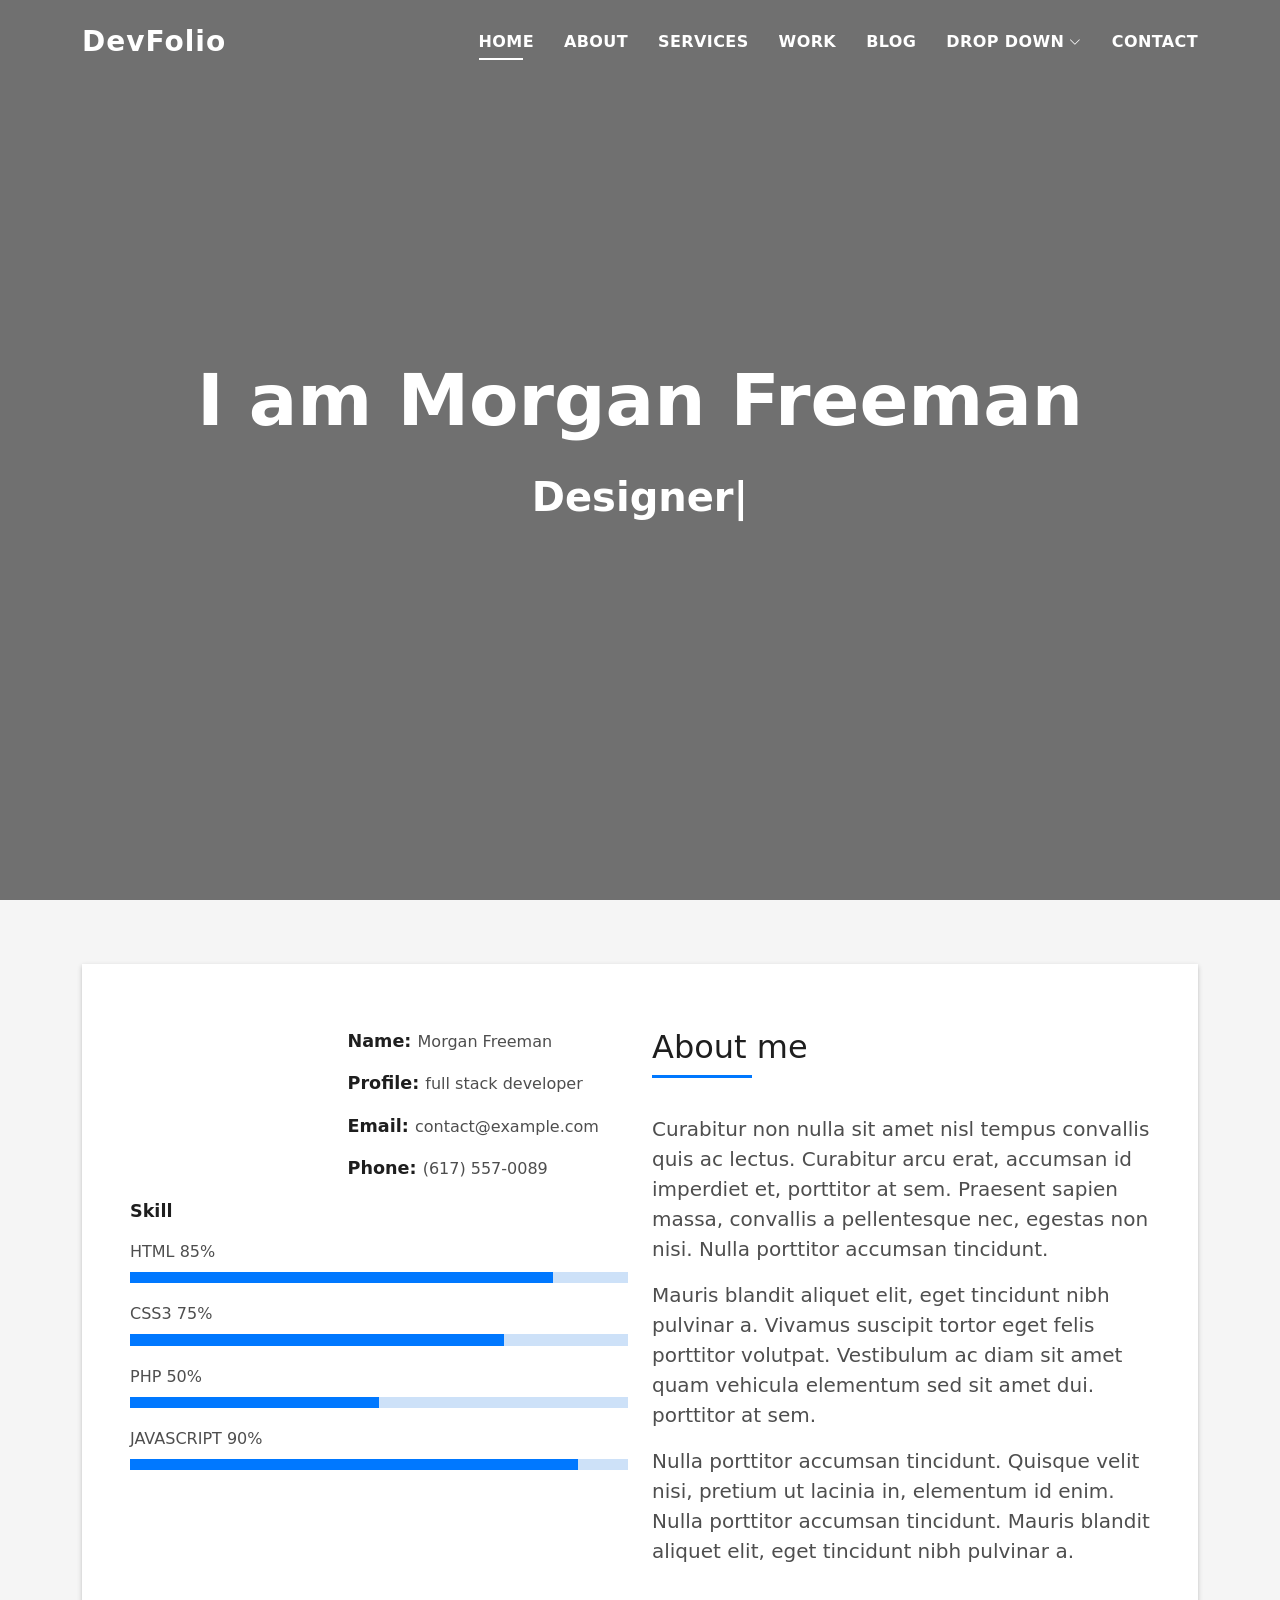
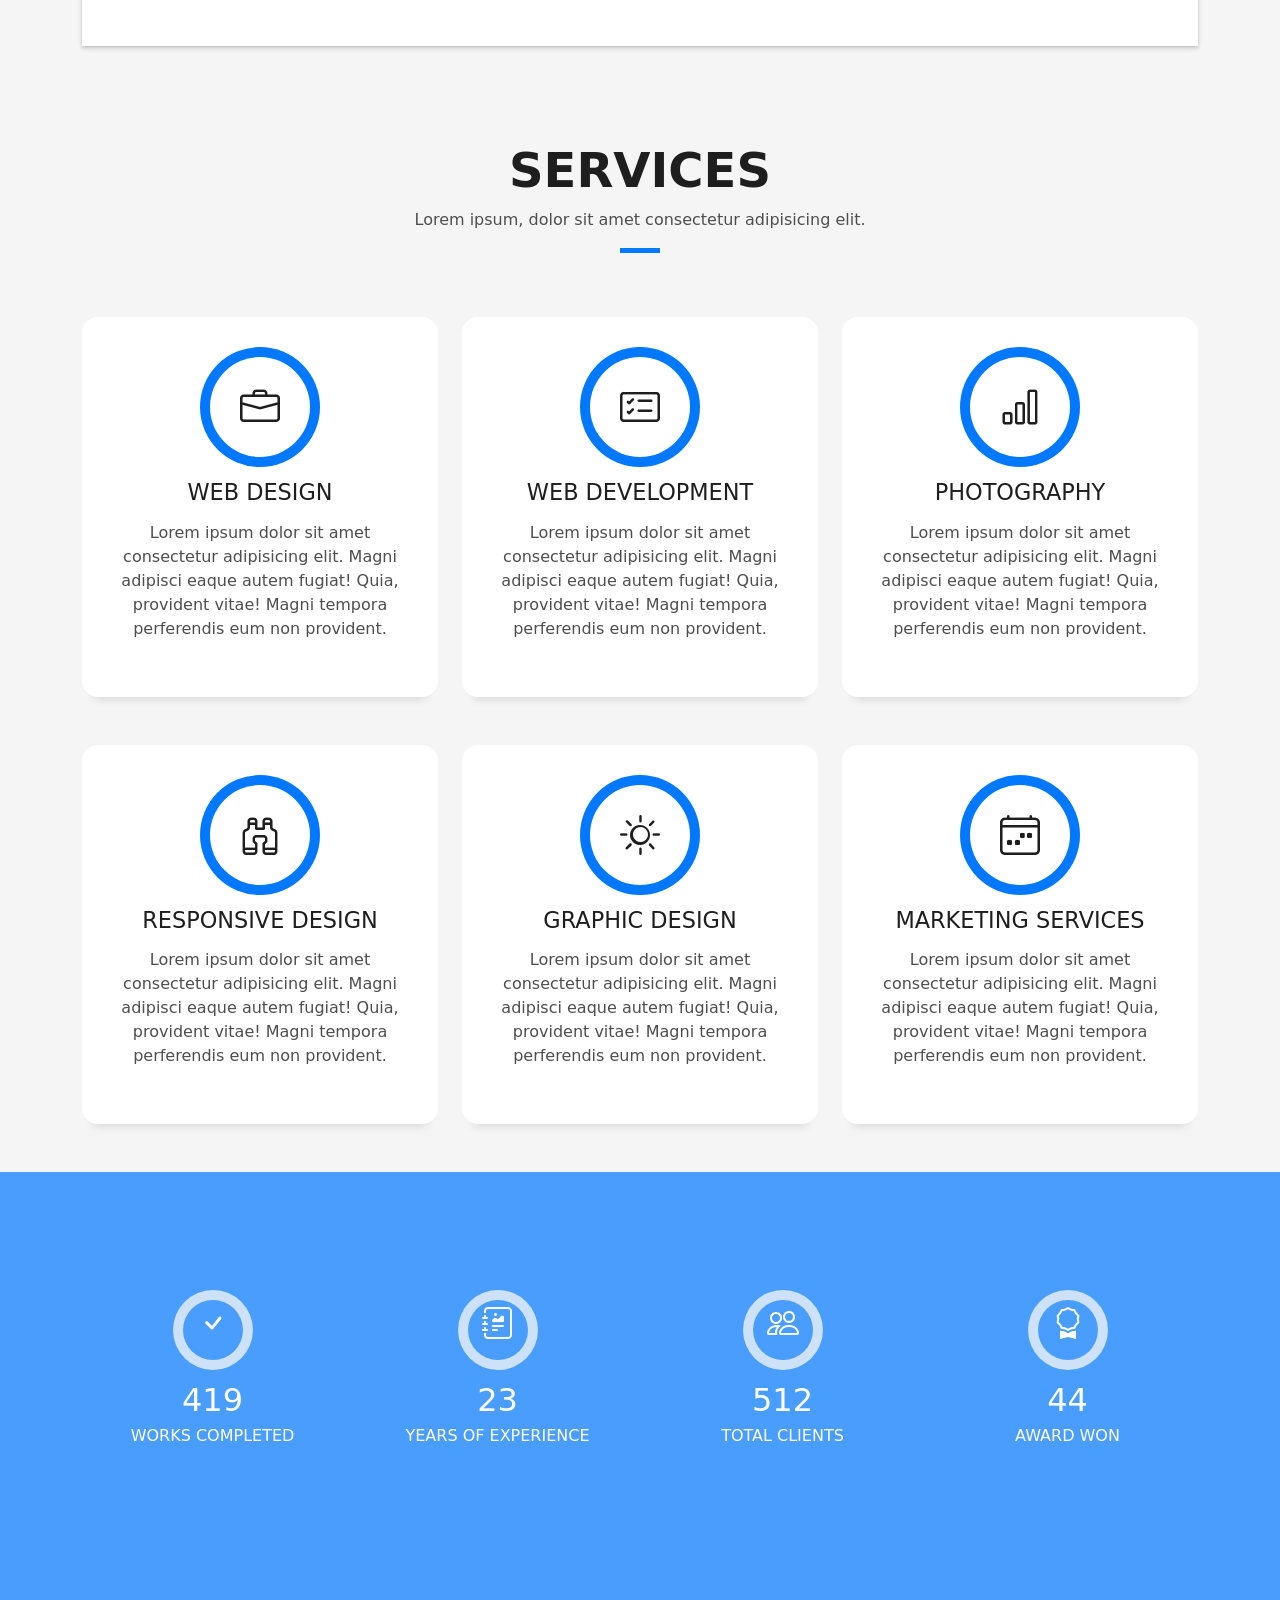
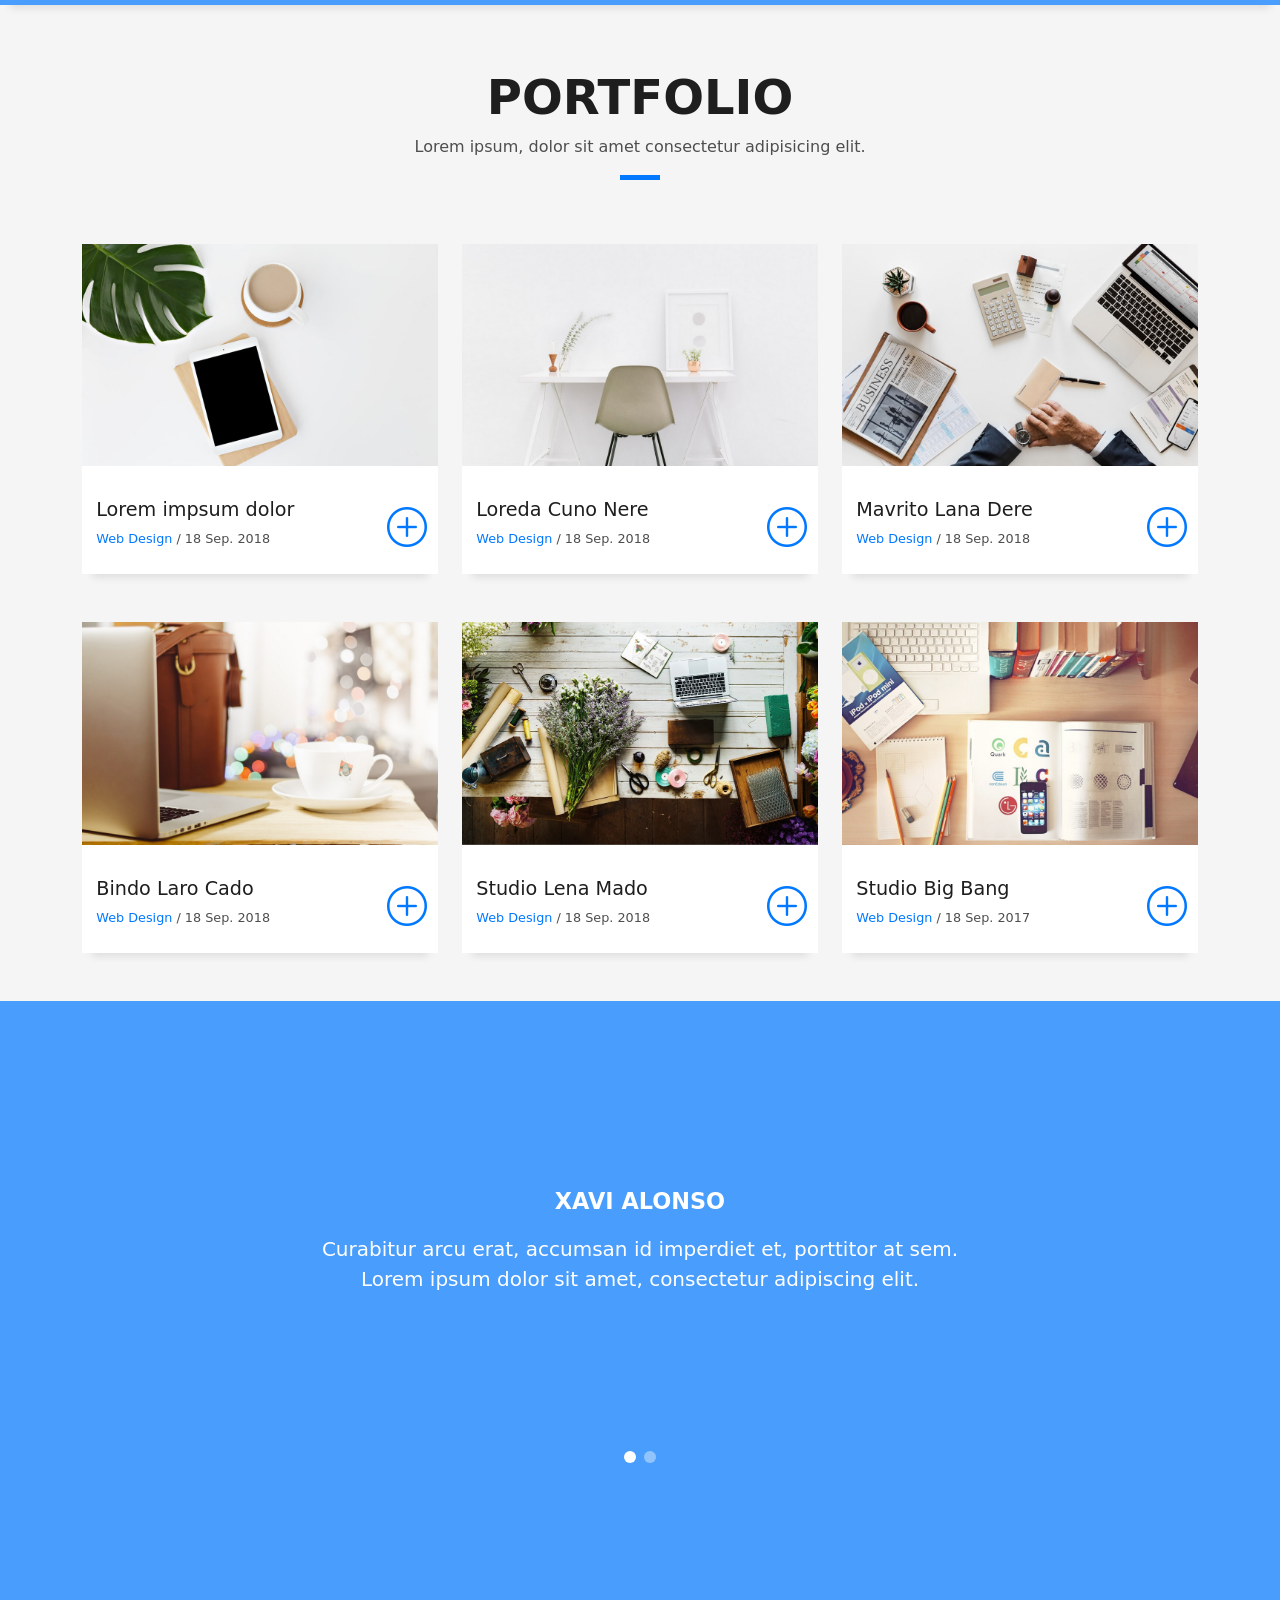
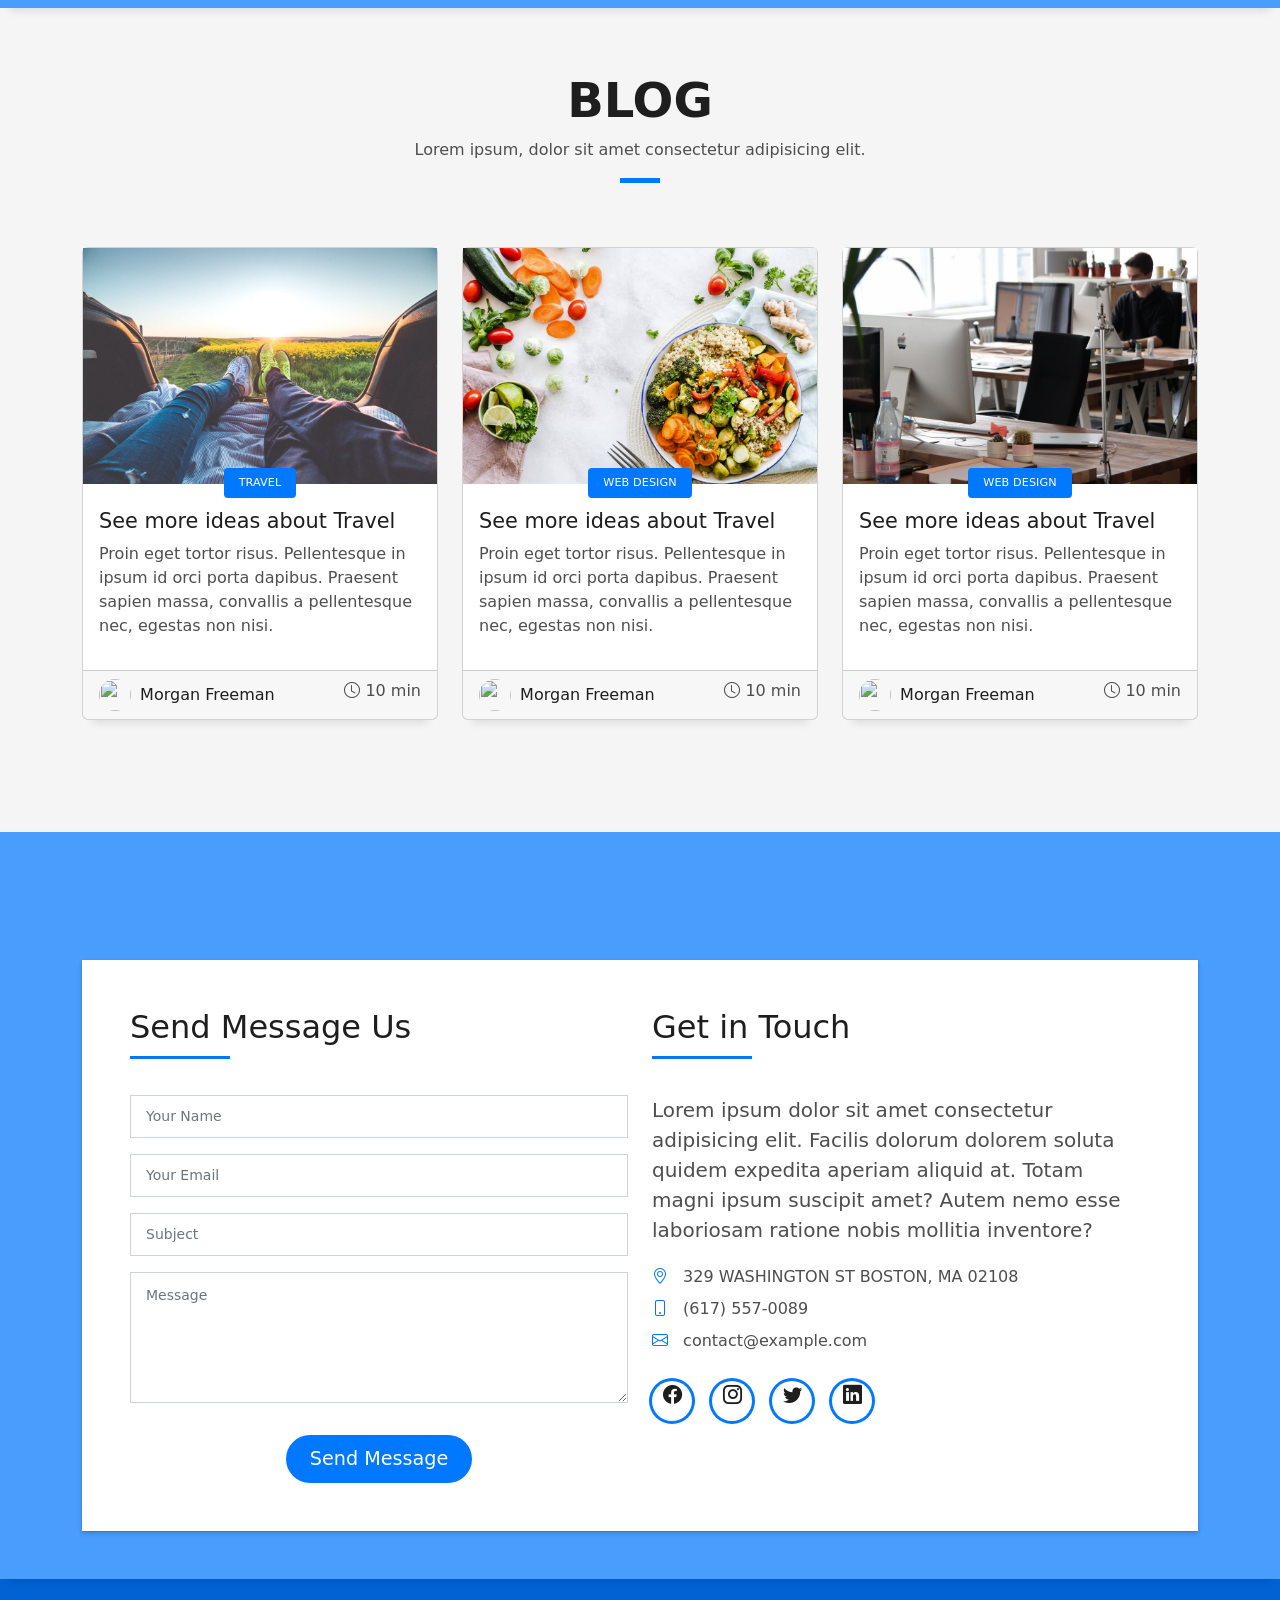
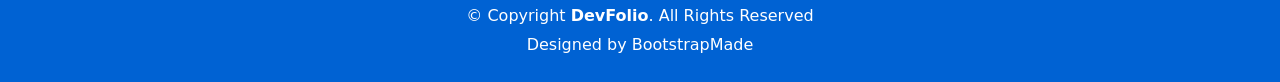
==== index.html @ f22b9125 "First commit" ====
<!DOCTYPE html>
<html lang="en">

<head>
  <meta charset="utf-8">
  <meta content="width=device-width, initial-scale=1.0" name="viewport">

  <title>DevFolio Bootstrap Portfolio Template - Index</title>
  <meta content="" name="description">
  <meta content="" name="keywords">

  <!-- Favicons -->
  <link href="assets/img/favicon.png" rel="icon">
  <link href="assets/img/apple-touch-icon.png" rel="apple-touch-icon">

  <!-- Vendor CSS Files -->
  <link href="assets/vendor/bootstrap/css/bootstrap.min.css" rel="stylesheet">
  <link href="assets/vendor/bootstrap-icons/bootstrap-icons.css" rel="stylesheet">
  <link href="assets/vendor/glightbox/css/glightbox.min.css" rel="stylesheet">
  <link href="assets/vendor/swiper/swiper-bundle.min.css" rel="stylesheet">

  <!-- Template Main CSS File -->
  <link href="assets/css/style.css" rel="stylesheet">

  <!-- =======================================================
  * Template Name: DevFolio - v4.10.0
  * Template URL: https://bootstrapmade.com/devfolio-bootstrap-portfolio-html-template/
  * Author: BootstrapMade.com
  * License: https://bootstrapmade.com/license/
  ======================================================== -->
</head>

<body>

  <!-- ======= Header ======= -->
  <header id="header" class="fixed-top">
    <div class="container d-flex align-items-center justify-content-between">

      <h1 class="logo"><a href="index.html">DevFolio</a></h1>
      <!-- Uncomment below if you prefer to use an image logo -->
      <!-- <a href="index.html" class="logo"><img src="assets/img/logo.png" alt="" class="img-fluid"></a>-->

      <nav id="navbar" class="navbar">
        <ul>
          <li><a class="nav-link scrollto active" href="#hero">Home</a></li>
          <li><a class="nav-link scrollto" href="#about">About</a></li>
          <li><a class="nav-link scrollto" href="#services">Services</a></li>
          <li><a class="nav-link scrollto " href="#work">Work</a></li>
          <li><a class="nav-link scrollto " href="#blog">Blog</a></li>
          <li class="dropdown"><a href="#"><span>Drop Down</span> <i class="bi bi-chevron-down"></i></a>
            <ul>
              <li><a href="#">Drop Down 1</a></li>
              <li class="dropdown"><a href="#"><span>Deep Drop Down</span> <i class="bi bi-chevron-right"></i></a>
                <ul>
                  <li><a href="#">Deep Drop Down 1</a></li>
                  <li><a href="#">Deep Drop Down 2</a></li>
                  <li><a href="#">Deep Drop Down 3</a></li>
                  <li><a href="#">Deep Drop Down 4</a></li>
                  <li><a href="#">Deep Drop Down 5</a></li>
                </ul>
              </li>
              <li><a href="#">Drop Down 2</a></li>
              <li><a href="#">Drop Down 3</a></li>
              <li><a href="#">Drop Down 4</a></li>
            </ul>
          </li>
          <li><a class="nav-link scrollto" href="#contact">Contact</a></li>
        </ul>
        <i class="bi bi-list mobile-nav-toggle"></i>
      </nav><!-- .navbar -->

    </div>
  </header><!-- End Header -->

  <!-- ======= Hero Section ======= -->
  <div id="hero" class="hero route bg-image" style="background-image: url(assets/img/hero-bg.jpg)">
    <div class="overlay-itro"></div>
    <div class="hero-content display-table">
      <div class="table-cell">
        <div class="container">
          <!--<p class="display-6 color-d">Hello, world!</p>-->
          <h1 class="hero-title mb-4">I am Morgan Freeman</h1>
          <p class="hero-subtitle"><span class="typed" data-typed-items="Designer, Developer, Freelancer, Photographer"></span></p>
          <!-- <p class="pt-3"><a class="btn btn-primary btn js-scroll px-4" href="#about" role="button">Learn More</a></p> -->
        </div>
      </div>
    </div>
  </div><!-- End Hero Section -->

  <main id="main">

    <!-- ======= About Section ======= -->
    <section id="about" class="about-mf sect-pt4 route">
      <div class="container">
        <div class="row">
          <div class="col-sm-12">
            <div class="box-shadow-full">
              <div class="row">
                <div class="col-md-6">
                  <div class="row">
                    <div class="col-sm-6 col-md-5">
                      <div class="about-img">
                        <img src="assets/img/testimonial-2.jpg" class="img-fluid rounded b-shadow-a" alt="">
                      </div>
                    </div>
                    <div class="col-sm-6 col-md-7">
                      <div class="about-info">
                        <p><span class="title-s">Name: </span> <span>Morgan Freeman</span></p>
                        <p><span class="title-s">Profile: </span> <span>full stack developer</span></p>
                        <p><span class="title-s">Email: </span> <span>contact@example.com</span></p>
                        <p><span class="title-s">Phone: </span> <span>(617) 557-0089</span></p>
                      </div>
                    </div>
                  </div>
                  <div class="skill-mf">
                    <p class="title-s">Skill</p>
                    <span>HTML</span> <span class="pull-right">85%</span>
                    <div class="progress">
                      <div class="progress-bar" role="progressbar" style="width: 85%;" aria-valuenow="85" aria-valuemin="0" aria-valuemax="100"></div>
                    </div>
                    <span>CSS3</span> <span class="pull-right">75%</span>
                    <div class="progress">
                      <div class="progress-bar" role="progressbar" style="width: 75%" aria-valuenow="75" aria-valuemin="0" aria-valuemax="100"></div>
                    </div>
                    <span>PHP</span> <span class="pull-right">50%</span>
                    <div class="progress">
                      <div class="progress-bar" role="progressbar" style="width: 50%" aria-valuenow="50" aria-valuemin="0" aria-valuemax="100"></div>
                    </div>
                    <span>JAVASCRIPT</span> <span class="pull-right">90%</span>
                    <div class="progress">
                      <div class="progress-bar" role="progressbar" style="width: 90%" aria-valuenow="90" aria-valuemin="0" aria-valuemax="100"></div>
                    </div>
                  </div>
                </div>
                <div class="col-md-6">
                  <div class="about-me pt-4 pt-md-0">
                    <div class="title-box-2">
                      <h5 class="title-left">
                        About me
                      </h5>
                    </div>
                    <p class="lead">
                      Curabitur non nulla sit amet nisl tempus convallis quis ac lectus. Curabitur arcu erat, accumsan id
                      imperdiet et, porttitor
                      at sem. Praesent sapien massa, convallis a pellentesque nec, egestas non nisi. Nulla
                      porttitor accumsan tincidunt.
                    </p>
                    <p class="lead">
                      Mauris blandit aliquet elit, eget tincidunt nibh pulvinar a. Vivamus suscipit tortor eget felis
                      porttitor volutpat. Vestibulum
                      ac diam sit amet quam vehicula elementum sed sit amet dui. porttitor at sem.
                    </p>
                    <p class="lead">
                      Nulla porttitor accumsan tincidunt. Quisque velit nisi, pretium ut lacinia in, elementum id enim.
                      Nulla porttitor accumsan
                      tincidunt. Mauris blandit aliquet elit, eget tincidunt nibh pulvinar a.
                    </p>
                  </div>
                </div>
              </div>
            </div>
          </div>
        </div>
      </div>
    </section><!-- End About Section -->

    <!-- ======= Services Section ======= -->
    <section id="services" class="services-mf pt-5 route">
      <div class="container">
        <div class="row">
          <div class="col-sm-12">
            <div class="title-box text-center">
              <h3 class="title-a">
                Services
              </h3>
              <p class="subtitle-a">
                Lorem ipsum, dolor sit amet consectetur adipisicing elit.
              </p>
              <div class="line-mf"></div>
            </div>
          </div>
        </div>
        <div class="row">
          <div class="col-md-4">
            <div class="service-box">
              <div class="service-ico">
                <span class="ico-circle"><i class="bi bi-briefcase"></i></span>
              </div>
              <div class="service-content">
                <h2 class="s-title">Web Design</h2>
                <p class="s-description text-center">
                  Lorem ipsum dolor sit amet consectetur adipisicing elit. Magni adipisci eaque autem fugiat! Quia,
                  provident vitae! Magni
                  tempora perferendis eum non provident.
                </p>
              </div>
            </div>
          </div>
          <div class="col-md-4">
            <div class="service-box">
              <div class="service-ico">
                <span class="ico-circle"><i class="bi bi-card-checklist"></i></span>
              </div>
              <div class="service-content">
                <h2 class="s-title">Web Development</h2>
                <p class="s-description text-center">
                  Lorem ipsum dolor sit amet consectetur adipisicing elit. Magni adipisci eaque autem fugiat! Quia,
                  provident vitae! Magni
                  tempora perferendis eum non provident.
                </p>
              </div>
            </div>
          </div>
          <div class="col-md-4">
            <div class="service-box">
              <div class="service-ico">
                <span class="ico-circle"><i class="bi bi-bar-chart"></i></span>
              </div>
              <div class="service-content">
                <h2 class="s-title">Photography</h2>
                <p class="s-description text-center">
                  Lorem ipsum dolor sit amet consectetur adipisicing elit. Magni adipisci eaque autem fugiat! Quia,
                  provident vitae! Magni
                  tempora perferendis eum non provident.
                </p>
              </div>
            </div>
          </div>
          <div class="col-md-4">
            <div class="service-box">
              <div class="service-ico">
                <span class="ico-circle"><i class="bi bi-binoculars"></i></span>
              </div>
              <div class="service-content">
                <h2 class="s-title">Responsive Design</h2>
                <p class="s-description text-center">
                  Lorem ipsum dolor sit amet consectetur adipisicing elit. Magni adipisci eaque autem fugiat! Quia,
                  provident vitae! Magni
                  tempora perferendis eum non provident.
                </p>
              </div>
            </div>
          </div>
          <div class="col-md-4">
            <div class="service-box">
              <div class="service-ico">
                <span class="ico-circle"><i class="bi bi-brightness-high"></i></span>
              </div>
              <div class="service-content">
                <h2 class="s-title">Graphic Design</h2>
                <p class="s-description text-center">
                  Lorem ipsum dolor sit amet consectetur adipisicing elit. Magni adipisci eaque autem fugiat! Quia,
                  provident vitae! Magni
                  tempora perferendis eum non provident.
                </p>
              </div>
            </div>
          </div>
          <div class="col-md-4">
            <div class="service-box">
              <div class="service-ico">
                <span class="ico-circle"><i class="bi bi-calendar4-week"></i></span>
              </div>
              <div class="service-content">
                <h2 class="s-title">Marketing Services</h2>
                <p class="s-description text-center">
                  Lorem ipsum dolor sit amet consectetur adipisicing elit. Magni adipisci eaque autem fugiat! Quia,
                  provident vitae! Magni
                  tempora perferendis eum non provident.
                </p>
              </div>
            </div>
          </div>
        </div>
      </div>
    </section><!-- End Services Section -->

    <!-- ======= Counter Section ======= -->
    <div class="section-counter paralax-mf bg-image" style="background-image: url(assets/img/counters-bg.jpg)">
      <div class="overlay-mf"></div>
      <div class="container position-relative">
        <div class="row">
          <div class="col-sm-3 col-lg-3">
            <div class="counter-box counter-box pt-4 pt-md-0">
              <div class="counter-ico">
                <span class="ico-circle"><i class="bi bi-check"></i></span>
              </div>
              <div class="counter-num">
                <p data-purecounter-start="0" data-purecounter-end="450" data-purecounter-duration="1" class="counter purecounter"></p>
                <span class="counter-text">WORKS COMPLETED</span>
              </div>
            </div>
          </div>
          <div class="col-sm-3 col-lg-3">
            <div class="counter-box pt-4 pt-md-0">
              <div class="counter-ico">
                <span class="ico-circle"><i class="bi bi-journal-richtext"></i></span>
              </div>
              <div class="counter-num">
                <p data-purecounter-start="0" data-purecounter-end="25" data-purecounter-duration="1" class="counter purecounter"></p>
                <span class="counter-text">YEARS OF EXPERIENCE</span>
              </div>
            </div>
          </div>
          <div class="col-sm-3 col-lg-3">
            <div class="counter-box pt-4 pt-md-0">
              <div class="counter-ico">
                <span class="ico-circle"><i class="bi bi-people"></i></span>
              </div>
              <div class="counter-num">
                <p data-purecounter-start="0" data-purecounter-end="550" data-purecounter-duration="1" class="counter purecounter"></p>
                <span class="counter-text">TOTAL CLIENTS</span>
              </div>
            </div>
          </div>
          <div class="col-sm-3 col-lg-3">
            <div class="counter-box pt-4 pt-md-0">
              <div class="counter-ico">
                <span class="ico-circle"><i class="bi bi-award"></i></span>
              </div>
              <div class="counter-num">
                <p data-purecounter-start="0" data-purecounter-end="48" data-purecounter-duration="1" class="counter purecounter"></p>
                <span class="counter-text">AWARD WON</span>
              </div>
            </div>
          </div>
        </div>
      </div>
    </div><!-- End Counter Section -->

    <!-- ======= Portfolio Section ======= -->
    <section id="work" class="portfolio-mf sect-pt4 route">
      <div class="container">
        <div class="row">
          <div class="col-sm-12">
            <div class="title-box text-center">
              <h3 class="title-a">
                Portfolio
              </h3>
              <p class="subtitle-a">
                Lorem ipsum, dolor sit amet consectetur adipisicing elit.
              </p>
              <div class="line-mf"></div>
            </div>
          </div>
        </div>
        <div class="row">
          <div class="col-md-4">
            <div class="work-box">
              <a href="assets/img/work-1.jpg" data-gallery="portfolioGallery" class="portfolio-lightbox">
                <div class="work-img">
                  <img src="assets/img/work-1.jpg" alt="" class="img-fluid">
                </div>
              </a>
              <div class="work-content">
                <div class="row">
                  <div class="col-sm-8">
                    <h2 class="w-title">Lorem impsum dolor</h2>
                    <div class="w-more">
                      <span class="w-ctegory">Web Design</span> / <span class="w-date">18 Sep. 2018</span>
                    </div>
                  </div>
                  <div class="col-sm-4">
                    <div class="w-like">
                      <a href="portfolio-details.html"> <span class="bi bi-plus-circle"></span></a>
                    </div>
                  </div>
                </div>
              </div>
            </div>
          </div>
          <div class="col-md-4">
            <div class="work-box">
              <a href="assets/img/work-2.jpg" data-gallery="portfolioGallery" class="portfolio-lightbox">
                <div class="work-img">
                  <img src="assets/img/work-2.jpg" alt="" class="img-fluid">
                </div>
              </a>
              <div class="work-content">
                <div class="row">
                  <div class="col-sm-8">
                    <h2 class="w-title">Loreda Cuno Nere</h2>
                    <div class="w-more">
                      <span class="w-ctegory">Web Design</span> / <span class="w-date">18 Sep. 2018</span>
                    </div>
                  </div>
                  <div class="col-sm-4">
                    <div class="w-like">
                      <a href="portfolio-details.html"> <span class="bi bi-plus-circle"></span></a>
                    </div>
                  </div>
                </div>
              </div>
            </div>
          </div>
          <div class="col-md-4">
            <div class="work-box">
              <a href="assets/img/work-3.jpg" data-gallery="portfolioGallery" class="portfolio-lightbox">
                <div class="work-img">
                  <img src="assets/img/work-3.jpg" alt="" class="img-fluid">
                </div>
              </a>
              <div class="work-content">
                <div class="row">
                  <div class="col-sm-8">
                    <h2 class="w-title">Mavrito Lana Dere</h2>
                    <div class="w-more">
                      <span class="w-ctegory">Web Design</span> / <span class="w-date">18 Sep. 2018</span>
                    </div>
                  </div>
                  <div class="col-sm-4">
                    <div class="w-like">
                      <a href="portfolio-details.html"> <span class="bi bi-plus-circle"></span></a>
                    </div>
                  </div>
                </div>
              </div>
            </div>
          </div>
          <div class="col-md-4">
            <div class="work-box">
              <a href="assets/img/work-4.jpg" data-gallery="portfolioGallery" class="portfolio-lightbox">
                <div class="work-img">
                  <img src="assets/img/work-4.jpg" alt="" class="img-fluid">
                </div>
              </a>
              <div class="work-content">
                <div class="row">
                  <div class="col-sm-8">
                    <h2 class="w-title">Bindo Laro Cado</h2>
                    <div class="w-more">
                      <span class="w-ctegory">Web Design</span> / <span class="w-date">18 Sep. 2018</span>
                    </div>
                  </div>
                  <div class="col-sm-4">
                    <div class="w-like">
                      <a href="portfolio-details.html"> <span class="bi bi-plus-circle"></span></a>
                    </div>
                  </div>
                </div>
              </div>
            </div>
          </div>
          <div class="col-md-4">
            <div class="work-box">
              <a href="assets/img/work-5.jpg" data-gallery="portfolioGallery" class="portfolio-lightbox">
                <div class="work-img">
                  <img src="assets/img/work-5.jpg" alt="" class="img-fluid">
                </div>
              </a>
              <div class="work-content">
                <div class="row">
                  <div class="col-sm-8">
                    <h2 class="w-title">Studio Lena Mado</h2>
                    <div class="w-more">
                      <span class="w-ctegory">Web Design</span> / <span class="w-date">18 Sep. 2018</span>
                    </div>
                  </div>
                  <div class="col-sm-4">
                    <div class="w-like">
                      <a href="portfolio-details.html"> <span class="bi bi-plus-circle"></span></a>
                    </div>
                  </div>
                </div>
              </div>
            </div>
          </div>
          <div class="col-md-4">
            <div class="work-box">
              <a href="assets/img/work-6.jpg" data-gallery="portfolioGallery" class="portfolio-lightbox">
                <div class="work-img">
                  <img src="assets/img/work-6.jpg" alt="" class="img-fluid">
                </div>
              </a>
              <div class="work-content">
                <div class="row">
                  <div class="col-sm-8">
                    <h2 class="w-title">Studio Big Bang</h2>
                    <div class="w-more">
                      <span class="w-ctegory">Web Design</span> / <span class="w-date">18 Sep. 2017</span>
                    </div>
                  </div>
                  <div class="col-sm-4">
                    <div class="w-like">
                      <a href="portfolio-details.html"> <span class="bi bi-plus-circle"></span></a>
                    </div>
                  </div>
                </div>
              </div>
            </div>
          </div>

        </div>
      </div>
    </section><!-- End Portfolio Section -->

    <!-- ======= Testimonials Section ======= -->
    <div class="testimonials paralax-mf bg-image" style="background-image: url(assets/img/overlay-bg.jpg)">
      <div class="overlay-mf"></div>
      <div class="container">
        <div class="row">
          <div class="col-md-12">

            <div class="testimonials-slider swiper" data-aos="fade-up" data-aos-delay="100">
              <div class="swiper-wrapper">

                <div class="swiper-slide">
                  <div class="testimonial-box">
                    <div class="author-test">
                      <img src="assets/img/testimonial-2.jpg" alt="" class="rounded-circle b-shadow-a">
                      <span class="author">Xavi Alonso</span>
                    </div>
                    <div class="content-test">
                      <p class="description lead">
                        Curabitur arcu erat, accumsan id imperdiet et, porttitor at sem. Lorem ipsum dolor sit amet,
                        consectetur adipiscing elit.
                      </p>
                    </div>
                  </div>
                </div><!-- End testimonial item -->

                <div class="swiper-slide">
                  <div class="testimonial-box">
                    <div class="author-test">
                      <img src="assets/img/testimonial-4.jpg" alt="" class="rounded-circle b-shadow-a">
                      <span class="author">Marta Socrate</span>
                    </div>
                    <div class="content-test">
                      <p class="description lead">
                        Curabitur arcu erat, accumsan id imperdiet et, porttitor at sem. Lorem ipsum dolor sit amet,
                        consectetur adipiscing elit.
                      </p>
                    </div>
                  </div>
                </div><!-- End testimonial item -->
              </div>
              <div class="swiper-pagination"></div>
            </div>

            <!-- <div id="testimonial-mf" class="owl-carousel owl-theme">
          
        </div> -->
          </div>
        </div>
      </div>
    </div><!-- End Testimonials Section -->

    <!-- ======= Blog Section ======= -->
    <section id="blog" class="blog-mf sect-pt4 route">
      <div class="container">
        <div class="row">
          <div class="col-sm-12">
            <div class="title-box text-center">
              <h3 class="title-a">
                Blog
              </h3>
              <p class="subtitle-a">
                Lorem ipsum, dolor sit amet consectetur adipisicing elit.
              </p>
              <div class="line-mf"></div>
            </div>
          </div>
        </div>
        <div class="row">
          <div class="col-md-4">
            <div class="card card-blog">
              <div class="card-img">
                <a href="blog-single.html"><img src="assets/img/post-1.jpg" alt="" class="img-fluid"></a>
              </div>
              <div class="card-body">
                <div class="card-category-box">
                  <div class="card-category">
                    <h6 class="category">Travel</h6>
                  </div>
                </div>
                <h3 class="card-title"><a href="blog-single.html">See more ideas about Travel</a></h3>
                <p class="card-description">
                  Proin eget tortor risus. Pellentesque in ipsum id orci porta dapibus. Praesent sapien massa, convallis
                  a pellentesque nec,
                  egestas non nisi.
                </p>
              </div>
              <div class="card-footer">
                <div class="post-author">
                  <a href="#">
                    <img src="assets/img/testimonial-2.jpg" alt="" class="avatar rounded-circle">
                    <span class="author">Morgan Freeman</span>
                  </a>
                </div>
                <div class="post-date">
                  <span class="bi bi-clock"></span> 10 min
                </div>
              </div>
            </div>
          </div>
          <div class="col-md-4">
            <div class="card card-blog">
              <div class="card-img">
                <a href="blog-single.html"><img src="assets/img/post-2.jpg" alt="" class="img-fluid"></a>
              </div>
              <div class="card-body">
                <div class="card-category-box">
                  <div class="card-category">
                    <h6 class="category">Web Design</h6>
                  </div>
                </div>
                <h3 class="card-title"><a href="blog-single.html">See more ideas about Travel</a></h3>
                <p class="card-description">
                  Proin eget tortor risus. Pellentesque in ipsum id orci porta dapibus. Praesent sapien massa, convallis
                  a pellentesque nec,
                  egestas non nisi.
                </p>
              </div>
              <div class="card-footer">
                <div class="post-author">
                  <a href="#">
                    <img src="assets/img/testimonial-2.jpg" alt="" class="avatar rounded-circle">
                    <span class="author">Morgan Freeman</span>
                  </a>
                </div>
                <div class="post-date">
                  <span class="bi bi-clock"></span> 10 min
                </div>
              </div>
            </div>
          </div>
          <div class="col-md-4">
            <div class="card card-blog">
              <div class="card-img">
                <a href="blog-single.html"><img src="assets/img/post-3.jpg" alt="" class="img-fluid"></a>
              </div>
              <div class="card-body">
                <div class="card-category-box">
                  <div class="card-category">
                    <h6 class="category">Web Design</h6>
                  </div>
                </div>
                <h3 class="card-title"><a href="blog-single.html">See more ideas about Travel</a></h3>
                <p class="card-description">
                  Proin eget tortor risus. Pellentesque in ipsum id orci porta dapibus. Praesent sapien massa, convallis
                  a pellentesque nec,
                  egestas non nisi.
                </p>
              </div>
              <div class="card-footer">
                <div class="post-author">
                  <a href="#">
                    <img src="assets/img/testimonial-2.jpg" alt="" class="avatar rounded-circle">
                    <span class="author">Morgan Freeman</span>
                  </a>
                </div>
                <div class="post-date">
                  <span class="bi bi-clock"></span> 10 min
                </div>
              </div>
            </div>
          </div>
        </div>
      </div>
    </section><!-- End Blog Section -->

    <!-- ======= Contact Section ======= -->
    <section id="contact" class="paralax-mf footer-paralax bg-image sect-mt4 route" style="background-image: url(assets/img/overlay-bg.jpg)">
      <div class="overlay-mf"></div>
      <div class="container">
        <div class="row">
          <div class="col-sm-12">
            <div class="contact-mf">
              <div id="contact" class="box-shadow-full">
                <div class="row">
                  <div class="col-md-6">
                    <div class="title-box-2">
                      <h5 class="title-left">
                        Send Message Us
                      </h5>
                    </div>
                    <div>
                      <form action="forms/contact.php" method="post" role="form" class="php-email-form">
                        <div class="row">
                          <div class="col-md-12 mb-3">
                            <div class="form-group">
                              <input type="text" name="name" class="form-control" id="name" placeholder="Your Name" required>
                            </div>
                          </div>
                          <div class="col-md-12 mb-3">
                            <div class="form-group">
                              <input type="email" class="form-control" name="email" id="email" placeholder="Your Email" required>
                            </div>
                          </div>
                          <div class="col-md-12 mb-3">
                            <div class="form-group">
                              <input type="text" class="form-control" name="subject" id="subject" placeholder="Subject" required>
                            </div>
                          </div>
                          <div class="col-md-12">
                            <div class="form-group">
                              <textarea class="form-control" name="message" rows="5" placeholder="Message" required></textarea>
                            </div>
                          </div>
                          <div class="col-md-12 text-center my-3">
                            <div class="loading">Loading</div>
                            <div class="error-message"></div>
                            <div class="sent-message">Your message has been sent. Thank you!</div>
                          </div>
                          <div class="col-md-12 text-center">
                            <button type="submit" class="button button-a button-big button-rouded">Send Message</button>
                          </div>
                        </div>
                      </form>
                    </div>
                  </div>
                  <div class="col-md-6">
                    <div class="title-box-2 pt-4 pt-md-0">
                      <h5 class="title-left">
                        Get in Touch
                      </h5>
                    </div>
                    <div class="more-info">
                      <p class="lead">
                        Lorem ipsum dolor sit amet consectetur adipisicing elit. Facilis dolorum dolorem soluta quidem
                        expedita aperiam aliquid at.
                        Totam magni ipsum suscipit amet? Autem nemo esse laboriosam ratione nobis
                        mollitia inventore?
                      </p>
                      <ul class="list-ico">
                        <li><span class="bi bi-geo-alt"></span> 329 WASHINGTON ST BOSTON, MA 02108</li>
                        <li><span class="bi bi-phone"></span> (617) 557-0089</li>
                        <li><span class="bi bi-envelope"></span> contact@example.com</li>
                      </ul>
                    </div>
                    <div class="socials">
                      <ul>
                        <li><a href=""><span class="ico-circle"><i class="bi bi-facebook"></i></span></a></li>
                        <li><a href=""><span class="ico-circle"><i class="bi bi-instagram"></i></span></a></li>
                        <li><a href=""><span class="ico-circle"><i class="bi bi-twitter"></i></span></a></li>
                        <li><a href=""><span class="ico-circle"><i class="bi bi-linkedin"></i></span></a></li>
                      </ul>
                    </div>
                  </div>
                </div>
              </div>
            </div>
          </div>
        </div>
      </div>
    </section><!-- End Contact Section -->

  </main><!-- End #main -->

  <!-- ======= Footer ======= -->
  <footer>
    <div class="container">
      <div class="row">
        <div class="col-sm-12">
          <div class="copyright-box">
            <p class="copyright">&copy; Copyright <strong>DevFolio</strong>. All Rights Reserved</p>
            <div class="credits">
              <!--
              All the links in the footer should remain intact.
              You can delete the links only if you purchased the pro version.
              Licensing information: https://bootstrapmade.com/license/
              Purchase the pro version with working PHP/AJAX contact form: https://bootstrapmade.com/buy/?theme=DevFolio
            -->
              Designed by <a href="https://bootstrapmade.com/">BootstrapMade</a>
            </div>
          </div>
        </div>
      </div>
    </div>
  </footer><!-- End  Footer -->

  <div id="preloader"></div>
  <a href="#" class="back-to-top d-flex align-items-center justify-content-center"><i class="bi bi-arrow-up-short"></i></a>

  <!-- Vendor JS Files -->
  <script src="assets/vendor/purecounter/purecounter_vanilla.js"></script>
  <script src="assets/vendor/bootstrap/js/bootstrap.bundle.min.js"></script>
  <script src="assets/vendor/glightbox/js/glightbox.min.js"></script>
  <script src="assets/vendor/swiper/swiper-bundle.min.js"></script>
  <script src="assets/vendor/typed.js/typed.min.js"></script>
  <script src="assets/vendor/php-email-form/validate.js"></script>

  <!-- Template Main JS File -->
  <script src="assets/js/main.js"></script>

</body>

</html>
---- assets/css/style.css ----
/**
* Template Name: DevFolio - v4.10.0
* Template URL: https://bootstrapmade.com/devfolio-bootstrap-portfolio-html-template/
* Author: BootstrapMade.com
* License: https://bootstrapmade.com/license/
*/

/*--------------------------------------------------------------
# General
--------------------------------------------------------------*/
body {
  background-color: #f5f5f5;
  color: #4e4e4e;
}

h1,
h2,
h3,
h4,
h5,
h6 {
  color: #1e1e1e;
}

a {
  color: #1e1e1e;
  text-decoration: none;
  transition: all 0.5s ease-in-out;
}

a:hover {
  color: #0078ff;
  text-decoration: none;
  transition: all 0.5s ease-in-out;
}

.p-r {
  position: relative;
}

.color-a {
  text-decoration: none;
  color: #0078ff;
}

.color-d {
  color: #f5f5f5;
}

.color-text-a {
  text-decoration: none;
  color: #4e4e4e;
}

.box-shadow,
.card-blog,
.work-box,
.service-box,
.paralax-mf {
  box-shadow: 0 13px 8px -10px rgba(0, 0, 0, 0.1);
}

.box-shadow-a,
.button:hover {
  text-decoration: none;
  box-shadow: 0 0 0 4px #cde1f8;
}

.display-5 {
  font-size: 2.5rem;
  font-weight: 300;
  line-height: 1.1;
}

.display-6 {
  font-size: 2rem;
  font-weight: 300;
  line-height: 1.1;
}

.avatar {
  width: 32px;
  height: 32px;
  margin-right: 4px;
  overflow: hidden;
}

.bg-image {
  background-repeat: no-repeat;
  background-attachment: fixed;
  background-size: cover;
  background-position: center center;
}

@media (max-width: 1024px) {
  .bg-image {
    background-attachment: scroll;
  }
}

.overlay-mf {
  background-color: #0078ff;
}

.overlay-mf {
  position: absolute;
  top: 0;
  left: 0px;
  padding: 0;
  height: 100%;
  width: 100%;
  opacity: 0.7;
}

.paralax-mf {
  position: relative;
  padding: 8rem 0;
}

.display-table {
  width: 100%;
  height: 100%;
  display: table;
}

.table-cell {
  display: table-cell;
  vertical-align: middle;
}

/*--/ Sections /--*/
.sect-4 {
  padding: 4rem 0;
}

.sect-pt4 {
  padding-top: 4rem;
}

.sect-mt4 {
  margin-top: 4rem;
}

/*--/ Title s /--*/
.title-s {
  font-weight: 600;
  color: #1e1e1e;
  font-size: 1.1rem;
}

/*--/ Title A /--*/
.title-box {
  margin-bottom: 4rem;
}

.title-a {
  text-decoration: none;
  font-size: 3rem;
  font-weight: bold;
  text-transform: uppercase;
}

.subtitle-a {
  text-decoration: none;
  color: #4e4e4e;
}

.line-mf {
  width: 40px;
  height: 5px;
  background-color: #0078ff;
  margin: 0 auto;
}

/*--/ Title Left /--*/
.title-box-2 {
  margin-bottom: 3rem;
}

.title-left {
  font-size: 2rem;
  position: relative;
}

.title-left:before {
  content: "";
  position: absolute;
  height: 3px;
  background-color: #0078ff;
  width: 100px;
  bottom: -12px;
}

/*------/ Box /------*/
.box-pl2 {
  padding-left: 2rem;
}

.box-shadow-full {
  padding: 3rem 1.25rem;
  position: relative;
  background-color: #fff;
  margin-bottom: 3rem;
  z-index: 2;
  box-shadow: 0 1px 1px 0 rgba(0, 0, 0, 0.06), 0 2px 5px 0 rgba(0, 0, 0, 0.2);
}

@media (min-width: 768px) {
  .box-shadow-full {
    padding: 3rem;
  }
}

/*------/ Socials /------*/
.socials {
  padding: 1.5rem 0;
}

.socials ul li {
  display: inline-block;
}

.socials .ico-circle {
  height: 40px;
  width: 40px;
  font-size: 1.2rem;
  border-radius: 50%;
  line-height: 1.6;
  margin: 0 15px 0 0;
  box-shadow: 0 0 0 3px #0078ff;
  transition: all 500ms ease;
}

.socials .ico-circle:hover {
  background-color: #0078ff;
  color: #fff;
  box-shadow: 0 0 0 3px #cde1f8;
  transition: all 500ms ease;
}

/*------/ Ul resect /------*/
.ul-resect,
.widget-tags ul,
.widget-sidebar .list-sidebar,
.box-comments .list-comments,
.blog-wrapper .post-meta ul,
.list-ico,
.socials ul {
  list-style: none;
  padding-left: 0;
  margin-bottom: 0;
}

.list-ico {
  line-height: 2;
}

.list-ico span {
  color: #0078ff;
  margin-right: 10px;
}

/*------/ Ico Circle /------*/
.ico-circle {
  height: 100px;
  width: 100px;
  font-size: 2rem;
  border-radius: 50%;
  line-height: 1.55;
  margin: 0 auto;
  text-align: center;
  box-shadow: 0 0 0 10px #0078ff;
  display: block;
}

/*------/ Owl Carousel /------*/
.owl-theme .owl-dots {
  text-align: center;
  margin-top: 18px;
}

.owl-theme .owl-dots .owl-dot {
  display: inline-block;
}

.owl-theme .owl-dots .owl-dot span {
  width: 18px;
  height: 7px;
  margin: 5px 5px;
  background: #cde1f8;
  border: 0px solid #cde1f8;
  display: block;
  transition: all 0.6s ease-in-out;
  cursor: pointer;
}

.owl-theme .owl-dots .owl-dot:hover span {
  background-color: #cde1f8;
}

.owl-theme .owl-dots .owl-dot.active span {
  background-color: #1B1B1B;
  width: 25px;
}

/*--/ Scrolltop s /--*/
.scrolltop-mf {
  position: relative;
  display: none;
}

.scrolltop-mf span {
  z-index: 999;
  position: fixed;
  width: 42px;
  height: 42px;
  background-color: #0078ff;
  opacity: 0.7;
  font-size: 1.6rem;
  line-height: 1.5;
  text-align: center;
  color: #fff;
  top: auto;
  left: auto;
  right: 30px;
  bottom: 50px;
  cursor: pointer;
  border-radius: 50%;
}

/*--------------------------------------------------------------
# Back to top button
--------------------------------------------------------------*/
.back-to-top {
  position: fixed;
  visibility: hidden;
  opacity: 0;
  right: 15px;
  bottom: 15px;
  z-index: 996;
  background: #0078ff;
  width: 40px;
  height: 40px;
  border-radius: 50px;
  transition: all 0.4s;
}

.back-to-top i {
  font-size: 28px;
  color: #fff;
  line-height: 0;
}

.back-to-top:hover {
  background: #298eff;
  color: #fff;
}

.back-to-top.active {
  visibility: visible;
  opacity: 1;
}

/*------/ Prelaoder /------*/
#preloader {
  position: fixed;
  top: 0;
  left: 0;
  right: 0;
  bottom: 0;
  z-index: 9999;
  overflow: hidden;
  background: #fff;
}

#preloader:before {
  content: "";
  position: fixed;
  top: calc(50% - 30px);
  left: calc(50% - 30px);
  border: 6px solid #f2f2f2;
  border-top: 6px solid #0078ff;
  border-radius: 50%;
  width: 60px;
  height: 60px;
  -webkit-animation: animate-preloader 1s linear infinite;
  animation: animate-preloader 1s linear infinite;
}

@-webkit-keyframes animate-preloader {
  0% {
    transform: rotate(0deg);
  }

  100% {
    transform: rotate(360deg);
  }
}

@keyframes animate-preloader {
  0% {
    transform: rotate(0deg);
  }

  100% {
    transform: rotate(360deg);
  }
}

/*------/ Button /------*/
.button {
  display: inline-block;
  padding: 0.3rem 0.6rem;
  text-align: center;
  vertical-align: middle;
  -webkit-user-select: none;
  -moz-user-select: none;
  user-select: none;
  font-size: 1rem;
  border-radius: 0.3rem;
  border: 1px solid transparent;
  transition: all 500ms ease;
  cursor: pointer;
}

.button:focus {
  outline: 0;
}

.button:hover {
  background-color: #0062d3;
  color: #fff;
  transition: all 500ms ease;
}

.button-a {
  text-decoration: none;
  background-color: #0078ff;
  color: #fff;
  border-color: #cde1f8;
}

.button-big {
  padding: 0.9rem 2.3rem;
  font-size: 1.2rem;
}

.button-rouded {
  border-radius: 5rem;
}

.btn-lg {
  padding: 0.5rem 1rem;
  font-size: 1.25rem;
  line-height: 1.5;
  border-radius: 0.3rem;
}

/*--------------------------------------------------------------
# Header
--------------------------------------------------------------*/
#header {
  transition: all 0.5s;
  z-index: 997;
  padding: 20px 0;
}

#header .logo {
  font-size: 28px;
  margin: 0;
  padding: 0;
  font-weight: 600;
  letter-spacing: 1px;
}

#header .logo a {
  color: #fff;
}

#header .logo img {
  max-height: 40px;
}

#header.header-scrolled {
  background: rgba(0, 0, 0, 0.9);
  padding: 12px 0;
}

/*--------------------------------------------------------------
# Navigation Menu
--------------------------------------------------------------*/
/**
* Desktop Navigation 
*/
.navbar {
  padding: 0;
}

.navbar ul {
  margin: 0;
  padding: 0;
  display: flex;
  list-style: none;
  align-items: center;
}

.navbar li {
  position: relative;
}

.navbar>ul>li {
  white-space: nowrap;
  padding: 10px 0 10px 30px;
}

.navbar a,
.navbar a:focus {
  display: flex;
  align-items: center;
  justify-content: space-between;
  color: #fff;
  font-size: 16px;
  font-weight: 600;
  padding: 0;
  white-space: nowrap;
  transition: 0.3s;
  letter-spacing: 0.4px;
  position: relative;
  text-transform: uppercase;
}

.navbar a i,
.navbar a:focus i {
  font-size: 12px;
  line-height: 0;
  margin-left: 5px;
}

.navbar>ul>li>a:before {
  content: "";
  position: absolute;
  width: 100%;
  height: 2px;
  bottom: -6px;
  left: 0;
  width: 0;
  background-color: #fff;
  visibility: hidden;
  transition: all 0.3s ease-in-out 0s;
}

.navbar a:hover:before,
.navbar li:hover>a:before,
.navbar .active:before {
  visibility: visible;
  width: 80%;
}

.navbar a:hover,
.navbar .active,
.navbar .active:focus,
.navbar li:hover>a {
  color: #fff;
}

.navbar .dropdown ul {
  display: block;
  position: absolute;
  left: 30px;
  top: calc(100% + 30px);
  margin: 0;
  padding: 10px 0;
  z-index: 99;
  opacity: 0;
  visibility: hidden;
  background: #fff;
  box-shadow: 0px 0px 30px rgba(127, 137, 161, 0.25);
  transition: 0.3s;
}

.navbar .dropdown ul li {
  min-width: 200px;
}

.navbar .dropdown ul a {
  padding: 10px 20px;
  font-size: 14px;
  text-transform: none;
  color: #4e4e4e;
}

.navbar .dropdown ul a i {
  font-size: 12px;
}

.navbar .dropdown ul a:hover,
.navbar .dropdown ul .active:hover,
.navbar .dropdown ul li:hover>a {
  color: #0078ff;
}

.navbar .dropdown:hover>ul {
  opacity: 1;
  top: 100%;
  visibility: visible;
}

.navbar .dropdown .dropdown ul {
  top: 0;
  left: calc(100% - 30px);
  visibility: hidden;
}

.navbar .dropdown .dropdown:hover>ul {
  opacity: 1;
  top: 0;
  left: 100%;
  visibility: visible;
}

@media (max-width: 1366px) {
  .navbar .dropdown .dropdown ul {
    left: -90%;
  }

  .navbar .dropdown .dropdown:hover>ul {
    left: -100%;
  }
}

/**
* Mobile Navigation 
*/
.mobile-nav-toggle {
  color: #fff;
  font-size: 28px;
  cursor: pointer;
  display: none;
  line-height: 0;
  transition: 0.5s;
}

@media (max-width: 991px) {
  .mobile-nav-toggle {
    display: block;
  }

  .navbar ul {
    display: none;
  }
}

.navbar-mobile {
  position: fixed;
  overflow: hidden;
  top: 0;
  right: 0;
  left: 0;
  bottom: 0;
  background: rgba(78, 78, 78, 0.9);
  transition: 0.3s;
  z-index: 999;
}

.navbar-mobile .mobile-nav-toggle {
  position: absolute;
  top: 15px;
  right: 15px;
}

.navbar-mobile ul {
  display: block;
  position: absolute;
  top: 55px;
  right: 15px;
  bottom: 15px;
  left: 15px;
  padding: 10px 0;
  background-color: #fff;
  overflow-y: auto;
  transition: 0.3s;
}

.navbar-mobile>ul>li {
  padding: 0;
}

.navbar-mobile a:hover:before,
.navbar-mobile li:hover>a:before,
.navbar-mobile .active:before {
  visibility: hidden;
}

.navbar-mobile a,
.navbar-mobile a:focus {
  padding: 10px 20px;
  font-size: 15px;
  color: #4e4e4e;
}

.navbar-mobile a:hover,
.navbar-mobile .active,
.navbar-mobile li:hover>a {
  color: #0078ff;
}

.navbar-mobile .getstarted,
.navbar-mobile .getstarted:focus {
  margin: 15px;
}

.navbar-mobile .dropdown ul {
  position: static;
  display: none;
  margin: 10px 20px;
  padding: 10px 0;
  z-index: 99;
  opacity: 1;
  visibility: visible;
  background: #fff;
  box-shadow: 0px 0px 30px rgba(127, 137, 161, 0.25);
}

.navbar-mobile .dropdown ul li {
  min-width: 200px;
}

.navbar-mobile .dropdown ul a {
  padding: 10px 20px;
}

.navbar-mobile .dropdown ul a i {
  font-size: 12px;
}

.navbar-mobile .dropdown ul a:hover,
.navbar-mobile .dropdown ul .active:hover,
.navbar-mobile .dropdown ul li:hover>a {
  color: #0078ff;
}

.navbar-mobile .dropdown>.dropdown-active {
  display: block;
}

/*--------------------------------------------------------------
# Hero Section
--------------------------------------------------------------*/
.hero {
  height: 100vh;
  position: relative;
  color: #fff;
}

.hero .hero-content {
  text-align: center;
  position: absolute;
}

.hero .overlay-itro {
  background-color: rgba(0, 0, 0, 0.6);
  position: absolute;
  top: 0;
  left: 0px;
  padding: 0;
  height: 100%;
  width: 100%;
  opacity: 0.9;
}

.hero .hero-title {
  color: #fff;
  font-weight: 600;
  font-size: 3rem;
}

@media (min-width: 768px) {
  .hero .hero-title {
    font-size: 4.5rem;
  }
}

.hero .hero-subtitle {
  font-size: 1.5rem;
  font-weight: 600;
}

@media (min-width: 768px) {
  .hero .hero-subtitle {
    font-size: 2.5rem;
  }
}

.hero .text-slider-items {
  display: none;
}

.hero-single {
  height: 350px;
}

.hero-single .hero-content {
  margin-top: 30px;
}

.hero-single .hero-title {
  text-transform: uppercase;
  font-size: 3rem;
}

@media (min-width: 768px) {
  .hero-single .hero-title {
    font-size: 3.5rem;
  }
}

.hero-single .breadcrumb {
  background-color: transparent;
  color: #0078ff;
}

.hero-single .breadcrumb .breadcrumb-item:before {
  color: #cde1f8;
}

.hero-single .breadcrumb .breadcrumb-item.active {
  color: #cde1f8;
}

.hero-single .breadcrumb a {
  color: #fff;
}

/*--------------------------------------------------------------
# About
--------------------------------------------------------------*/
.about-mf .box-shadow-full {
  padding-top: 4rem;
  padding-bottom: 4rem;
}

.about-mf .about-img {
  margin-bottom: 2rem;
}

.about-mf .about-img img {
  margin-left: 10px;
}

@media (min-width: 767px) {
  .about-mf .box-pl2 {
    margin-top: 3rem;
    padding-left: 0rem;
  }
}

.skill-mf span {
  color: #4e4e4e;
}

.skill-mf .progress {
  background-color: #cde1f8;
  margin: 0.5rem 0 1.2rem 0;
  border-radius: 0;
  height: 0.7rem;
}

.skill-mf .progress .progress-bar {
  height: 0.7rem;
  background-color: #0078ff;
}

/*--------------------------------------------------------------
# Services
--------------------------------------------------------------*/
.service-box {
  background-color: #fff;
  padding: 2.5rem 1.3rem;
  border-radius: 1rem;
  margin-bottom: 3rem;
  text-align: center;
}

.service-box:hover .ico-circle {
  transition: all 500ms ease;
  color: #fff;
  background-color: #0078ff;
  box-shadow: 0 0 0 10px #cde1f8;
}

.service-box .service-ico {
  margin-bottom: 1rem;
  color: #1e1e1e;
}

.service-box .ico-circle {
  transition: all 500ms ease;
  display: inline-flex;
  align-items: center;
  justify-content: center;
}

.service-box .ico-circle i {
  line-height: 0;
  font-size: 40px;
}

.service-box .s-title {
  font-size: 1.4rem;
  text-transform: uppercase;
  text-align: center;
  padding: 0.4rem 0;
}

.service-box .s-description {
  color: #4e4e4e;
}

/*--------------------------------------------------------------
# Counter
--------------------------------------------------------------*/
.counter-box {
  color: #fff;
  text-align: center;
}

@media (min-width: 577px) {
  .counter-box {
    margin-bottom: 1.8rem;
  }
}

.counter-ico {
  margin-bottom: 1rem;
}

.counter-ico .ico-circle {
  height: 60px;
  width: 60px;
  line-height: 1.5;
  box-shadow: 0 0 0 10px #cde1f8;
}

.counter-num .counter {
  font-size: 2rem;
  margin-bottom: 0;
}

/*--------------------------------------------------------------
# Portfolio
--------------------------------------------------------------*/
.work-box {
  margin-bottom: 3rem;
  -webkit-backface-visibility: hidden;
  backface-visibility: hidden;
  background-color: #fff;
}

.work-box:hover img {
  transform: scale(1.3);
}

.work-img {
  display: block;
  overflow: hidden;
}

.work-img img {
  transition: all 1s;
}

.work-content {
  padding: 2rem 3% 1rem 4%;
}

.work-content .w-more {
  color: #4e4e4e;
  font-size: 0.8rem;
}

.work-content .w-more .w-ctegory {
  color: #0078ff;
}

.work-content .w-like {
  font-size: 2.5rem;
  color: #0078ff;
  float: right;
}

.work-content .w-like a {
  color: #0078ff;
}

.work-content .w-like .num-like {
  font-size: 0.7rem;
}

.w-title {
  font-size: 1.2rem;
}

/*--------------------------------------------------------------
# Portfolio Details
--------------------------------------------------------------*/
.portfolio-details {
  padding-top: 40px;
}

.portfolio-details .portfolio-details-slider img {
  width: 100%;
}

.portfolio-details .portfolio-details-slider .swiper-pagination {
  margin-top: 20px;
  position: relative;
}

.portfolio-details .portfolio-details-slider .swiper-pagination .swiper-pagination-bullet {
  width: 12px;
  height: 12px;
  background-color: #fff;
  opacity: 1;
  border: 1px solid #0078ff;
}

.portfolio-details .portfolio-details-slider .swiper-pagination .swiper-pagination-bullet-active {
  background-color: #0078ff;
}

.portfolio-details .portfolio-info {
  padding: 30px;
  box-shadow: 0px 0 30px rgba(78, 78, 78, 0.08);
}

.portfolio-details .portfolio-info h3 {
  font-size: 22px;
  font-weight: 700;
  margin-bottom: 20px;
  padding-bottom: 20px;
  border-bottom: 1px solid #eee;
}

.portfolio-details .portfolio-info ul {
  list-style: none;
  padding: 0;
  font-size: 15px;
}

.portfolio-details .portfolio-info ul li+li {
  margin-top: 10px;
}

.portfolio-details .portfolio-description {
  padding-top: 30px;
}

.portfolio-details .portfolio-description h2 {
  font-size: 26px;
  font-weight: 700;
  margin-bottom: 20px;
}

.portfolio-details .portfolio-description p {
  padding: 0;
}

/*--------------------------------------------------------------
# Testimonials
--------------------------------------------------------------*/
.testimonial-box {
  color: #fff;
  text-align: center;
}

.testimonial-box .author-test {
  margin-top: 1rem;
}

.testimonial-box .author-test img {
  margin: 0 auto;
}

.testimonial-box .author {
  color: #fff;
  text-transform: uppercase;
  font-weight: 600;
  margin: 1rem 0;
  display: block;
  font-size: 1.4rem;
}

.testimonial-box .comit {
  font-size: 2rem;
  color: #0078ff;
  background-color: #fff;
  width: 52px;
  height: 52px;
  display: block;
  margin: 0 auto;
  border-radius: 50%;
  line-height: 1.6;
}

@media (min-width: 768px) {
  .testimonial-box .description {
    padding: 0 5rem;
  }
}

@media (min-width: 992px) {
  .testimonial-box .description {
    padding: 0 8rem;
  }
}

@media (min-width: 1200px) {
  .testimonial-box .description {
    padding: 0 13rem;
  }
}

.swiper-pagination {
  margin-top: 20px;
  position: relative;
}

.swiper-pagination .swiper-pagination-bullet {
  width: 12px;
  height: 12px;
  background-color: rgba(255, 255, 255, 0.4);
  opacity: 1;
}

.swiper-pagination .swiper-pagination-bullet-active {
  background-color: #fff;
}

/*--------------------------------------------------------------
# Contact
--------------------------------------------------------------*/
.footer-paralax {
  padding: 4rem 0 0 0;
}

.contact-mf {
  margin-top: 4rem;
}

@media (min-width: 767px) {
  .contact-mf .box-pl2 {
    margin-top: 3rem;
    padding-left: 0rem;
  }
}

.php-email-form .error-message {
  display: none;
  color: #fff;
  background: #ed3c0d;
  text-align: center;
  padding: 15px;
  font-weight: 600;
}

.php-email-form .sent-message {
  display: none;
  color: #fff;
  background: #18d26e;
  text-align: center;
  padding: 15px;
  font-weight: 600;
}

.php-email-form .loading {
  display: none;
  background: #fff;
  text-align: center;
  padding: 15px;
}

.php-email-form .loading:before {
  content: "";
  display: inline-block;
  border-radius: 50%;
  width: 24px;
  height: 24px;
  margin: 0 10px -6px 0;
  border: 3px solid #18d26e;
  border-top-color: #eee;
  -webkit-animation: animate-loading 1s linear infinite;
  animation: animate-loading 1s linear infinite;
}

.php-email-form input,
.php-email-form textarea {
  border-radius: 0;
  box-shadow: none;
  font-size: 14px;
}

.php-email-form input:focus,
.php-email-form textarea:focus {
  border-color: #0078ff;
}

.php-email-form input {
  padding: 10px 15px;
}

.php-email-form textarea {
  padding: 12px 15px;
  margin-bottom: 0;
}

.php-email-form button[type=submit] {
  background: #0078ff;
  border: 0;
  padding: 10px 24px;
  color: #fff;
  transition: 0.4s;
}

.php-email-form button[type=submit]:hover {
  background: #3393ff;
}

@-webkit-keyframes animate-loading {
  0% {
    transform: rotate(0deg);
  }

  100% {
    transform: rotate(360deg);
  }
}

@keyframes animate-loading {
  0% {
    transform: rotate(0deg);
  }

  100% {
    transform: rotate(360deg);
  }
}

/*--------------------------------------------------------------
# Blog
--------------------------------------------------------------*/
@media (min-width: 767px) {
  .card-blog {
    margin-bottom: 3rem;
  }
}

.card-blog .card-body {
  position: relative;
}

.card-blog .card-category-box {
  position: absolute;
  text-align: center;
  top: -16px;
  left: 15px;
  right: 15px;
  line-height: 25px;
  overflow: hidden;
}

.card-blog .card-category {
  display: inline-block;
  color: #fff;
  padding: 0 15px 5px;
  overflow: hidden;
  background-color: #0078ff;
  border-radius: 4px;
}

.card-blog .card-category .category {
  color: #fff;
  display: inline-block;
  text-transform: uppercase;
  font-size: 0.7rem;
  letter-spacing: 0.1px;
  margin-bottom: 0;
}

.card-blog .card-title {
  font-size: 1.3rem;
  margin-top: 0.6rem;
}

.card-blog .card-description {
  color: #4e4e4e;
}

.card-blog .post-author {
  display: inline-block;
}

.card-blog .post-date {
  color: #4e4e4e;
  display: inline-block;
  float: right;
}

/*--------------------------------------------------------------
# Blog Single
--------------------------------------------------------------*/
.post-box,
.form-comments,
.box-comments,
.widget-sidebar {
  padding: 2rem;
  background-color: #fff;
  margin-bottom: 3rem;
}

@media (min-width: 768px) {

  .post-box,
  .form-comments,
  .box-comments,
  .widget-sidebar {
    padding: 3rem;
  }
}

.blog-wrapper .article-title {
  font-size: 1.5rem;
}

@media (min-width: 768px) {
  .blog-wrapper .article-title {
    font-size: 1.9rem;
  }
}

.blog-wrapper .post-meta {
  margin: 1rem 0;
}

.blog-wrapper .post-meta ul {
  border-left: 4px solid #0078ff;
  margin-top: 1rem;
}

.blog-wrapper .post-meta ul li {
  display: inline-block;
  margin-left: 15px;
}

.blog-wrapper .post-meta ul a {
  color: #0078ff;
}

.blog-wrapper .post-meta ul span {
  color: #1e1e1e;
}

.blog-wrapper .blockquote {
  border-left: 4px solid #0078ff;
  padding: 18px;
  font-style: italic;
}

/*------/ Comments /------*/
.box-comments .list-comments li {
  padding-bottom: 40px;
}

.box-comments .list-comments .comment-avatar {
  display: table-cell;
  vertical-align: top;
}

.box-comments .list-comments .comment-avatar img {
  width: 80px;
  height: 80px;
}

.box-comments .list-comments .comment-author {
  font-size: 1.3rem;
}

@media (min-width: 768px) {
  .box-comments .list-comments .comment-author {
    font-size: 1.5rem;
  }
}

.box-comments .list-comments .comment-details {
  display: table-cell;
  vertical-align: top;
  padding-left: 25px;
}

.box-comments .list-comments a {
  color: #0078ff;
}

.box-comments .list-comments span {
  color: #1e1e1e;
  font-style: italic;
}

.box-comments .comment-children {
  margin-left: 40px;
}

/*------/ Sidebar /------*/
.widget-sidebar .sidebar-title {
  font-size: 1.6rem;
  font-weight: 600;
  border-left: 5px solid #0078ff;
  padding-left: 15px;
  text-transform: uppercase;
  margin-bottom: 1.5rem;
}

.widget-sidebar .list-sidebar li {
  position: relative;
  padding: 6px 0 6px 24px;
}

.widget-sidebar .list-sidebar li:before {
  position: absolute;
  content: "";
  width: 10px;
  height: 1px;
  left: 0;
  background-color: #0078ff;
  top: 20px;
}

.sidebar-search input {
  background-color: #fff;
  border-radius: 0;
  transition: all 0.5s ease-in-out;
}

.sidebar-search .btn-search {
  background-color: #0078ff;
  border-color: #0078ff;
  border-radius: 0;
  padding-left: 20px;
  padding-right: 20px;
}

.widget-tags ul li {
  display: inline-block;
  background-color: #0078ff;
  padding: 0.2rem 0.6rem;
  margin-bottom: 0.5rem;
  border-radius: 15px;
}

.widget-tags ul li a {
  color: #fff;
}

/*--------------------------------------------------------------
# Footer
--------------------------------------------------------------*/
footer {
  text-align: center;
  color: #fff;
  padding: 25px 0;
  background: #0062d3;
}

footer .copyright {
  margin-bottom: 0.3rem;
}

footer .credits {
  margin-bottom: 0;
}

footer .credits a {
  color: #fff;
}
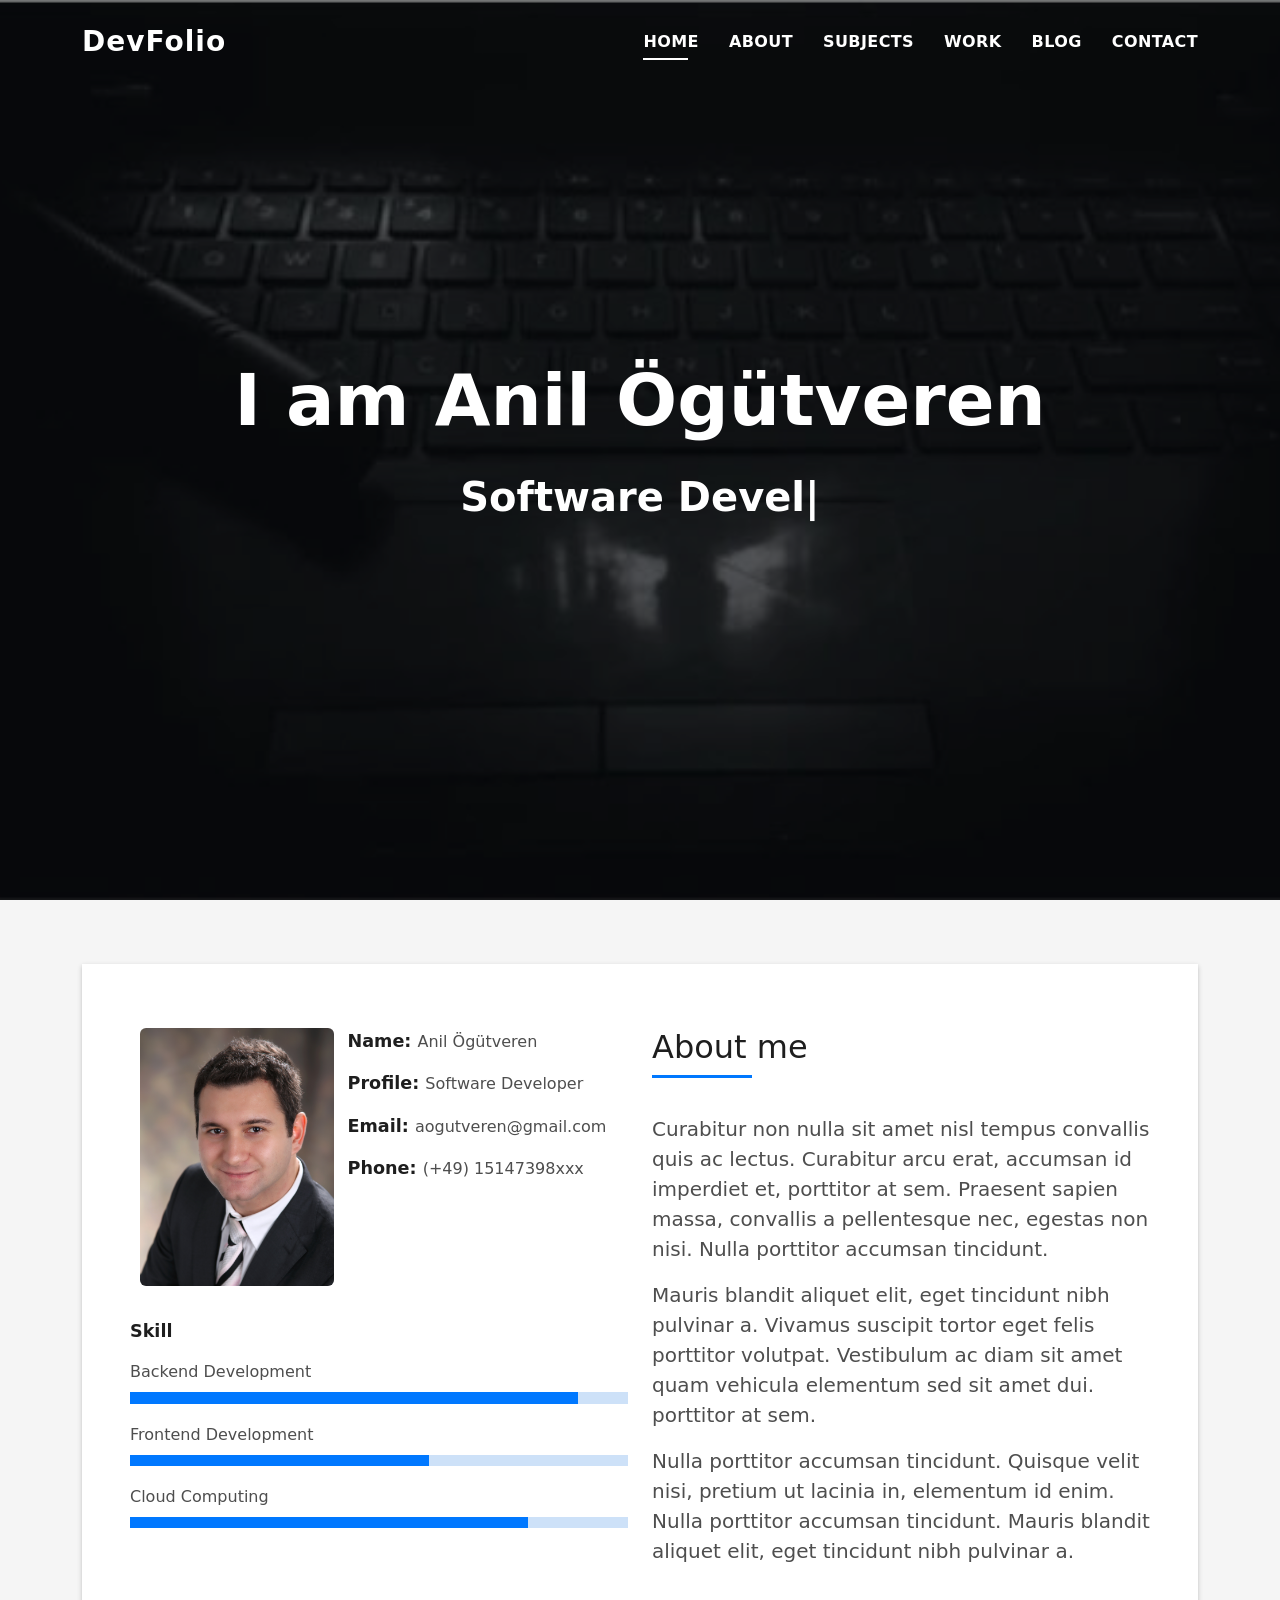
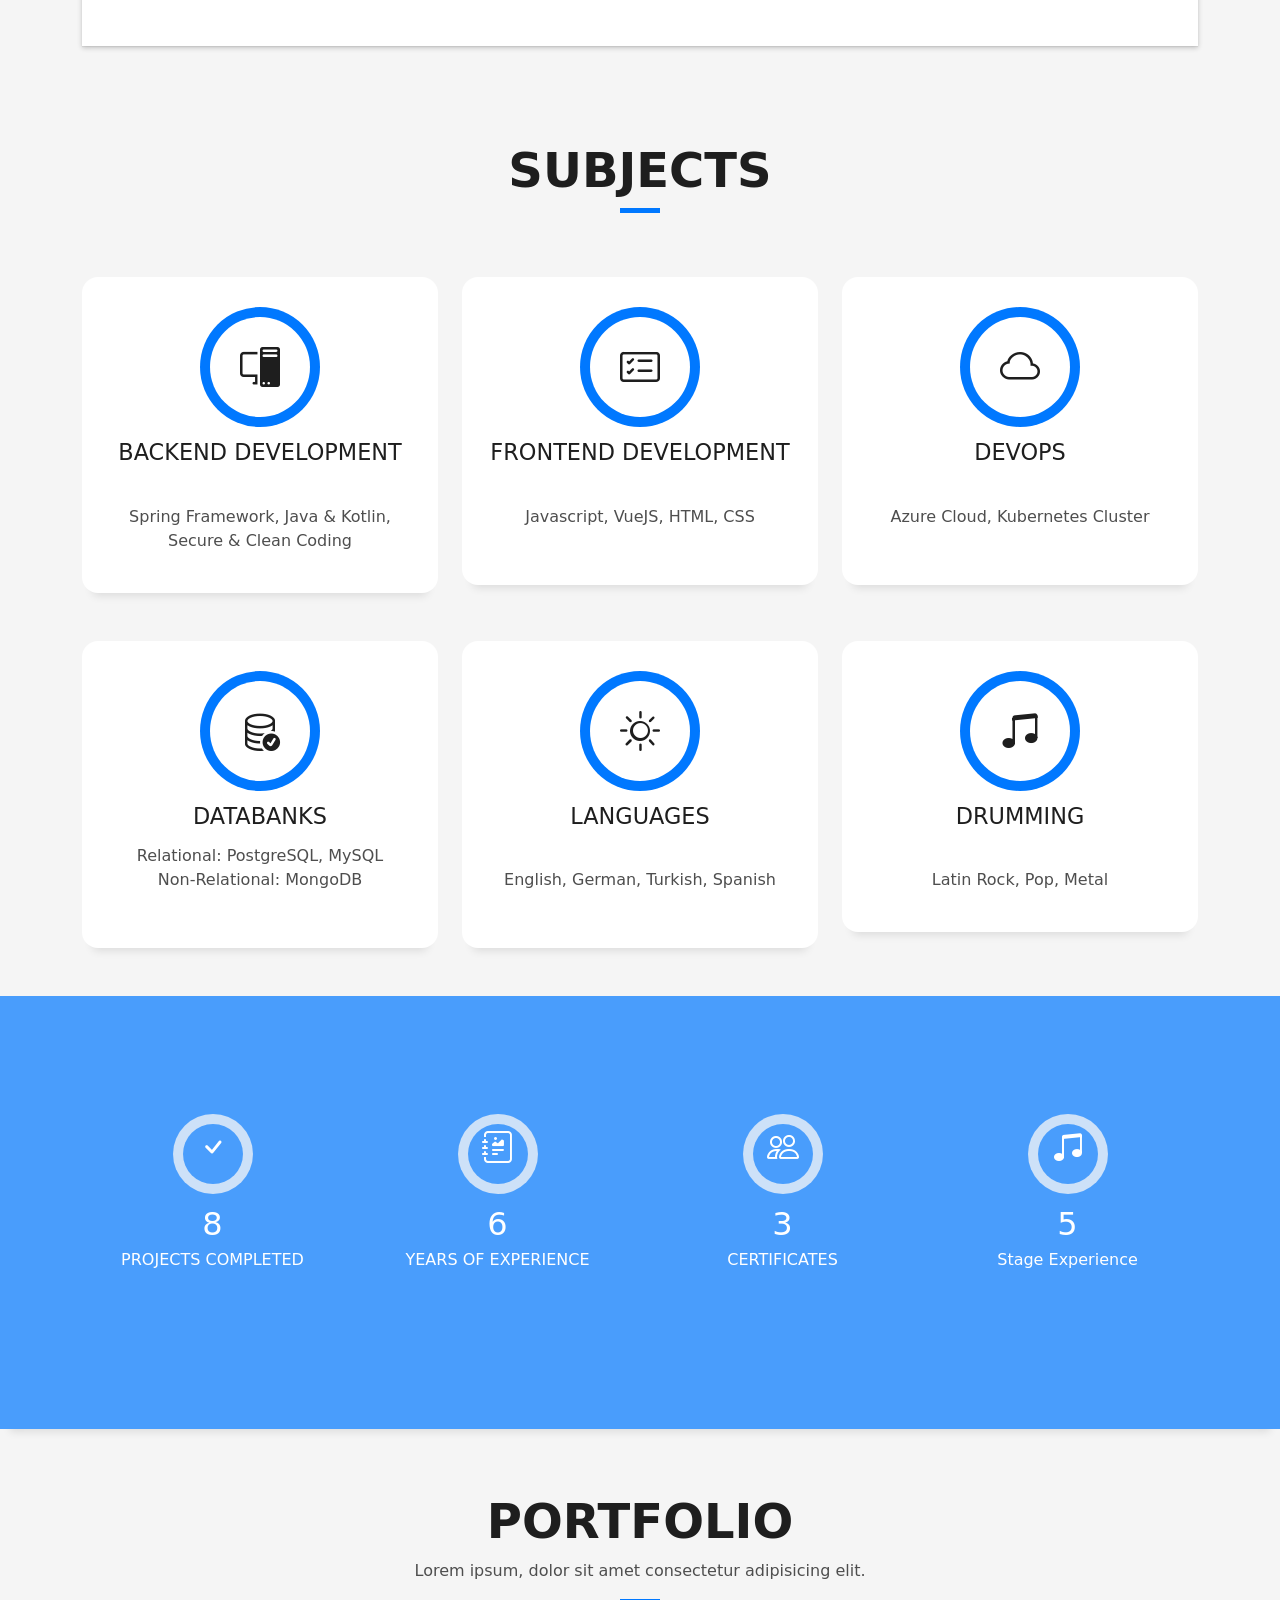
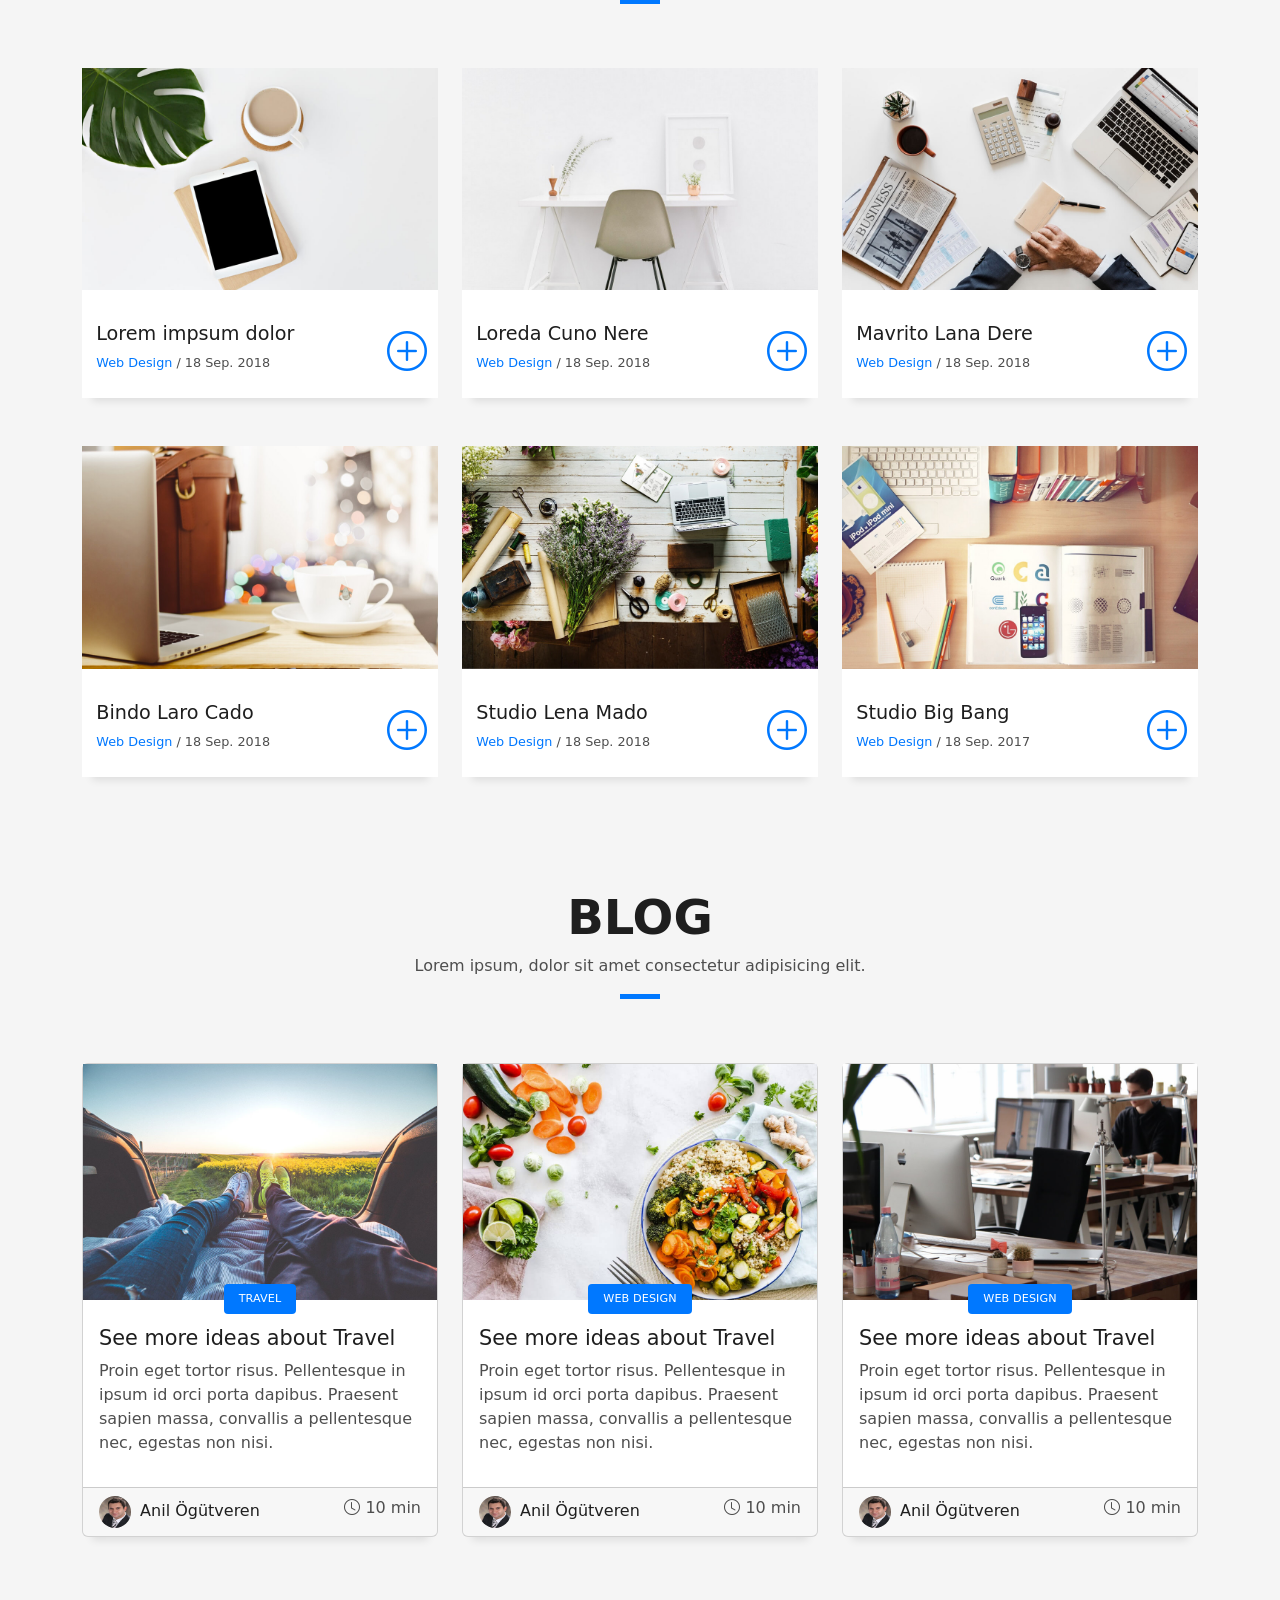
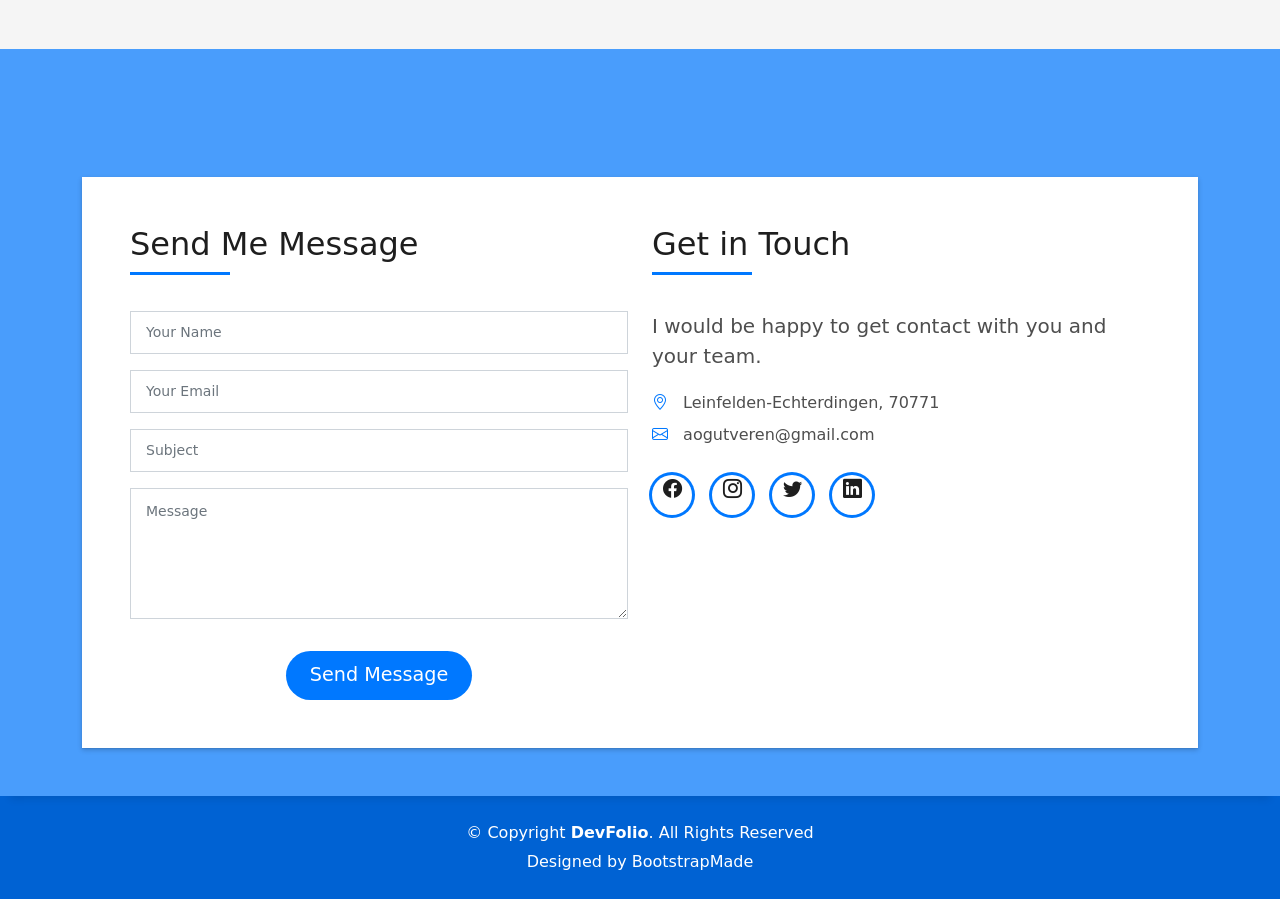
==== commit 8c01e8c4: "Frontpage is set" ====
--- a/index.html
+++ b/index.html
@@ -44,26 +44,9 @@
         <ul>
           <li><a class="nav-link scrollto active" href="#hero">Home</a></li>
           <li><a class="nav-link scrollto" href="#about">About</a></li>
-          <li><a class="nav-link scrollto" href="#services">Services</a></li>
+          <li><a class="nav-link scrollto" href="#services">Subjects</a></li>
           <li><a class="nav-link scrollto " href="#work">Work</a></li>
           <li><a class="nav-link scrollto " href="#blog">Blog</a></li>
-          <li class="dropdown"><a href="#"><span>Drop Down</span> <i class="bi bi-chevron-down"></i></a>
-            <ul>
-              <li><a href="#">Drop Down 1</a></li>
-              <li class="dropdown"><a href="#"><span>Deep Drop Down</span> <i class="bi bi-chevron-right"></i></a>
-                <ul>
-                  <li><a href="#">Deep Drop Down 1</a></li>
-                  <li><a href="#">Deep Drop Down 2</a></li>
-                  <li><a href="#">Deep Drop Down 3</a></li>
-                  <li><a href="#">Deep Drop Down 4</a></li>
-                  <li><a href="#">Deep Drop Down 5</a></li>
-                </ul>
-              </li>
-              <li><a href="#">Drop Down 2</a></li>
-              <li><a href="#">Drop Down 3</a></li>
-              <li><a href="#">Drop Down 4</a></li>
-            </ul>
-          </li>
           <li><a class="nav-link scrollto" href="#contact">Contact</a></li>
         </ul>
         <i class="bi bi-list mobile-nav-toggle"></i>
@@ -79,8 +62,8 @@
       <div class="table-cell">
         <div class="container">
           <!--<p class="display-6 color-d">Hello, world!</p>-->
-          <h1 class="hero-title mb-4">I am Morgan Freeman</h1>
-          <p class="hero-subtitle"><span class="typed" data-typed-items="Designer, Developer, Freelancer, Photographer"></span></p>
+          <h1 class="hero-title mb-4">I am Anil Ögütveren</h1>
+          <p class="hero-subtitle"><span class="typed" data-typed-items="Software Developer, Freelancer, Drummer"></span></p>
           <!-- <p class="pt-3"><a class="btn btn-primary btn js-scroll px-4" href="#about" role="button">Learn More</a></p> -->
         </div>
       </div>
@@ -105,30 +88,26 @@
                     </div>
                     <div class="col-sm-6 col-md-7">
                       <div class="about-info">
-                        <p><span class="title-s">Name: </span> <span>Morgan Freeman</span></p>
-                        <p><span class="title-s">Profile: </span> <span>full stack developer</span></p>
-                        <p><span class="title-s">Email: </span> <span>contact@example.com</span></p>
-                        <p><span class="title-s">Phone: </span> <span>(617) 557-0089</span></p>
+                        <p><span class="title-s">Name: </span> <span>Anil Ögütveren</span></p>
+                        <p><span class="title-s">Profile: </span> <span>Software Developer</span></p>
+                        <p><span class="title-s">Email: </span> <span>aogutveren@gmail.com</span></p>
+                        <p><span class="title-s">Phone: </span> <span>(+49) 15147398xxx</span></p>
                       </div>
                     </div>
                   </div>
                   <div class="skill-mf">
                     <p class="title-s">Skill</p>
-                    <span>HTML</span> <span class="pull-right">85%</span>
+                    <span>Backend Development</span> <span class="pull-right"></span>
                     <div class="progress">
-                      <div class="progress-bar" role="progressbar" style="width: 85%;" aria-valuenow="85" aria-valuemin="0" aria-valuemax="100"></div>
-                    </div>
-                    <span>CSS3</span> <span class="pull-right">75%</span>
+                      <div class="progress-bar" role="progressbar" style="width: 90%;" aria-valuenow="85" aria-valuemin="0" aria-valuemax="100"></div>
+                    </div>
+                    <span>Frontend Development</span> <span class="pull-right"></span>
                     <div class="progress">
-                      <div class="progress-bar" role="progressbar" style="width: 75%" aria-valuenow="75" aria-valuemin="0" aria-valuemax="100"></div>
-                    </div>
-                    <span>PHP</span> <span class="pull-right">50%</span>
+                      <div class="progress-bar" role="progressbar" style="width: 60%" aria-valuenow="75" aria-valuemin="0" aria-valuemax="100"></div>
+                    </div>
+                    <span>Cloud Computing</span> <span class="pull-right"></span>
                     <div class="progress">
-                      <div class="progress-bar" role="progressbar" style="width: 50%" aria-valuenow="50" aria-valuemin="0" aria-valuemax="100"></div>
-                    </div>
-                    <span>JAVASCRIPT</span> <span class="pull-right">90%</span>
-                    <div class="progress">
-                      <div class="progress-bar" role="progressbar" style="width: 90%" aria-valuenow="90" aria-valuemin="0" aria-valuemax="100"></div>
+                      <div class="progress-bar" role="progressbar" style="width: 80%" aria-valuenow="50" aria-valuemin="0" aria-valuemax="100"></div>
                     </div>
                   </div>
                 </div>
@@ -171,11 +150,8 @@
           <div class="col-sm-12">
             <div class="title-box text-center">
               <h3 class="title-a">
-                Services
+                Subjects
               </h3>
-              <p class="subtitle-a">
-                Lorem ipsum, dolor sit amet consectetur adipisicing elit.
-              </p>
               <div class="line-mf"></div>
             </div>
           </div>
@@ -184,15 +160,14 @@
           <div class="col-md-4">
             <div class="service-box">
               <div class="service-ico">
-                <span class="ico-circle"><i class="bi bi-briefcase"></i></span>
+                <span class="ico-circle"><i class="bi bi-pc-display"></i></span>
               </div>
               <div class="service-content">
-                <h2 class="s-title">Web Design</h2>
-                <p class="s-description text-center">
-                  Lorem ipsum dolor sit amet consectetur adipisicing elit. Magni adipisci eaque autem fugiat! Quia,
-                  provident vitae! Magni
-                  tempora perferendis eum non provident.
-                </p>
+                <h2 class="s-title">Backend Development</h2>
+                <br class="s-description text-center">
+                  Spring Framework, Java & Kotlin,  
+                  Secure & Clean Coding
+                </br>
               </div>
             </div>
           </div>
@@ -202,11 +177,9 @@
                 <span class="ico-circle"><i class="bi bi-card-checklist"></i></span>
               </div>
               <div class="service-content">
-                <h2 class="s-title">Web Development</h2>
-                <p class="s-description text-center">
-                  Lorem ipsum dolor sit amet consectetur adipisicing elit. Magni adipisci eaque autem fugiat! Quia,
-                  provident vitae! Magni
-                  tempora perferendis eum non provident.
+                <h2 class="s-title">Frontend Development</h2>
+                <br class="s-description text-center">
+                  Javascript, VueJS, HTML, CSS
                 </p>
               </div>
             </div>
@@ -214,14 +187,13 @@
           <div class="col-md-4">
             <div class="service-box">
               <div class="service-ico">
-                <span class="ico-circle"><i class="bi bi-bar-chart"></i></span>
+                <span class="ico-circle"><i class="bi bi-cloud"></i></span>
               </div>
               <div class="service-content">
-                <h2 class="s-title">Photography</h2>
-                <p class="s-description text-center">
-                  Lorem ipsum dolor sit amet consectetur adipisicing elit. Magni adipisci eaque autem fugiat! Quia,
-                  provident vitae! Magni
-                  tempora perferendis eum non provident.
+                <h2 class="s-title">DevOps</h2>
+                <br class="s-description text-center">
+                  Azure Cloud, Kubernetes Cluster
+                 
                 </p>
               </div>
             </div>
@@ -229,14 +201,14 @@
           <div class="col-md-4">
             <div class="service-box">
               <div class="service-ico">
-                <span class="ico-circle"><i class="bi bi-binoculars"></i></span>
+                <span class="ico-circle"><i class="bi bi-database-check"></i></span>
               </div>
               <div class="service-content">
-                <h2 class="s-title">Responsive Design</h2>
+                <h2 class="s-title">Databanks</h2>
                 <p class="s-description text-center">
-                  Lorem ipsum dolor sit amet consectetur adipisicing elit. Magni adipisci eaque autem fugiat! Quia,
-                  provident vitae! Magni
-                  tempora perferendis eum non provident.
+                  Relational: PostgreSQL, MySQL
+                  <br> 
+                  Non-Relational: MongoDB
                 </p>
               </div>
             </div>
@@ -247,11 +219,9 @@
                 <span class="ico-circle"><i class="bi bi-brightness-high"></i></span>
               </div>
               <div class="service-content">
-                <h2 class="s-title">Graphic Design</h2>
-                <p class="s-description text-center">
-                  Lorem ipsum dolor sit amet consectetur adipisicing elit. Magni adipisci eaque autem fugiat! Quia,
-                  provident vitae! Magni
-                  tempora perferendis eum non provident.
+                <h2 class="s-title">Languages</h2>
+                <br class="s-description text-center">
+                  English, German, Turkish, Spanish
                 </p>
               </div>
             </div>
@@ -259,15 +229,13 @@
           <div class="col-md-4">
             <div class="service-box">
               <div class="service-ico">
-                <span class="ico-circle"><i class="bi bi-calendar4-week"></i></span>
+                <span class="ico-circle"><i class="bi bi-music-note-beamed"></i></span>
               </div>
               <div class="service-content">
-                <h2 class="s-title">Marketing Services</h2>
-                <p class="s-description text-center">
-                  Lorem ipsum dolor sit amet consectetur adipisicing elit. Magni adipisci eaque autem fugiat! Quia,
-                  provident vitae! Magni
-                  tempora perferendis eum non provident.
-                </p>
+                <h2 class="s-title">Drumming</h2>
+                <br class="s-description text-center">
+                  Latin Rock, Pop, Metal 
+                </br>
               </div>
             </div>
           </div>
@@ -286,8 +254,8 @@
                 <span class="ico-circle"><i class="bi bi-check"></i></span>
               </div>
               <div class="counter-num">
-                <p data-purecounter-start="0" data-purecounter-end="450" data-purecounter-duration="1" class="counter purecounter"></p>
-                <span class="counter-text">WORKS COMPLETED</span>
+                <p data-purecounter-start="0" data-purecounter-end="10" data-purecounter-duration="1" class="counter purecounter"></p>
+                <span class="counter-text">PROJECTS COMPLETED</span>
               </div>
             </div>
           </div>
@@ -297,7 +265,7 @@
                 <span class="ico-circle"><i class="bi bi-journal-richtext"></i></span>
               </div>
               <div class="counter-num">
-                <p data-purecounter-start="0" data-purecounter-end="25" data-purecounter-duration="1" class="counter purecounter"></p>
+                <p data-purecounter-start="0" data-purecounter-end="8" data-purecounter-duration="1" class="counter purecounter"></p>
                 <span class="counter-text">YEARS OF EXPERIENCE</span>
               </div>
             </div>
@@ -308,19 +276,19 @@
                 <span class="ico-circle"><i class="bi bi-people"></i></span>
               </div>
               <div class="counter-num">
-                <p data-purecounter-start="0" data-purecounter-end="550" data-purecounter-duration="1" class="counter purecounter"></p>
-                <span class="counter-text">TOTAL CLIENTS</span>
+                <p data-purecounter-start="0" data-purecounter-end="4" data-purecounter-duration="1" class="counter purecounter"></p>
+                <span class="counter-text">CERTIFICATES</span>
               </div>
             </div>
           </div>
           <div class="col-sm-3 col-lg-3">
             <div class="counter-box pt-4 pt-md-0">
               <div class="counter-ico">
-                <span class="ico-circle"><i class="bi bi-award"></i></span>
+                <span class="ico-circle"><i class="bi bi-music-note-beamed"></i></span>
               </div>
               <div class="counter-num">
-                <p data-purecounter-start="0" data-purecounter-end="48" data-purecounter-duration="1" class="counter purecounter"></p>
-                <span class="counter-text">AWARD WON</span>
+                <p data-purecounter-start="0" data-purecounter-end="6" data-purecounter-duration="1" class="counter purecounter"></p>
+                <span class="counter-text">Stage Experience</span>
               </div>
             </div>
           </div>
@@ -494,57 +462,6 @@
       </div>
     </section><!-- End Portfolio Section -->
 
-    <!-- ======= Testimonials Section ======= -->
-    <div class="testimonials paralax-mf bg-image" style="background-image: url(assets/img/overlay-bg.jpg)">
-      <div class="overlay-mf"></div>
-      <div class="container">
-        <div class="row">
-          <div class="col-md-12">
-
-            <div class="testimonials-slider swiper" data-aos="fade-up" data-aos-delay="100">
-              <div class="swiper-wrapper">
-
-                <div class="swiper-slide">
-                  <div class="testimonial-box">
-                    <div class="author-test">
-                      <img src="assets/img/testimonial-2.jpg" alt="" class="rounded-circle b-shadow-a">
-                      <span class="author">Xavi Alonso</span>
-                    </div>
-                    <div class="content-test">
-                      <p class="description lead">
-                        Curabitur arcu erat, accumsan id imperdiet et, porttitor at sem. Lorem ipsum dolor sit amet,
-                        consectetur adipiscing elit.
-                      </p>
-                    </div>
-                  </div>
-                </div><!-- End testimonial item -->
-
-                <div class="swiper-slide">
-                  <div class="testimonial-box">
-                    <div class="author-test">
-                      <img src="assets/img/testimonial-4.jpg" alt="" class="rounded-circle b-shadow-a">
-                      <span class="author">Marta Socrate</span>
-                    </div>
-                    <div class="content-test">
-                      <p class="description lead">
-                        Curabitur arcu erat, accumsan id imperdiet et, porttitor at sem. Lorem ipsum dolor sit amet,
-                        consectetur adipiscing elit.
-                      </p>
-                    </div>
-                  </div>
-                </div><!-- End testimonial item -->
-              </div>
-              <div class="swiper-pagination"></div>
-            </div>
-
-            <!-- <div id="testimonial-mf" class="owl-carousel owl-theme">
-          
-        </div> -->
-          </div>
-        </div>
-      </div>
-    </div><!-- End Testimonials Section -->
-
     <!-- ======= Blog Section ======= -->
     <section id="blog" class="blog-mf sect-pt4 route">
       <div class="container">
@@ -584,7 +501,7 @@
                 <div class="post-author">
                   <a href="#">
                     <img src="assets/img/testimonial-2.jpg" alt="" class="avatar rounded-circle">
-                    <span class="author">Morgan Freeman</span>
+                    <span class="author">Anil Ögütveren</span>
                   </a>
                 </div>
                 <div class="post-date">
@@ -615,7 +532,7 @@
                 <div class="post-author">
                   <a href="#">
                     <img src="assets/img/testimonial-2.jpg" alt="" class="avatar rounded-circle">
-                    <span class="author">Morgan Freeman</span>
+                    <span class="author">Anil Ögütveren</span>
                   </a>
                 </div>
                 <div class="post-date">
@@ -646,7 +563,7 @@
                 <div class="post-author">
                   <a href="#">
                     <img src="assets/img/testimonial-2.jpg" alt="" class="avatar rounded-circle">
-                    <span class="author">Morgan Freeman</span>
+                    <span class="author">Anil Ögütveren</span>
                   </a>
                 </div>
                 <div class="post-date">
@@ -671,7 +588,7 @@
                   <div class="col-md-6">
                     <div class="title-box-2">
                       <h5 class="title-left">
-                        Send Message Us
+                        Send Me Message
                       </h5>
                     </div>
                     <div>
@@ -717,15 +634,11 @@
                     </div>
                     <div class="more-info">
                       <p class="lead">
-                        Lorem ipsum dolor sit amet consectetur adipisicing elit. Facilis dolorum dolorem soluta quidem
-                        expedita aperiam aliquid at.
-                        Totam magni ipsum suscipit amet? Autem nemo esse laboriosam ratione nobis
-                        mollitia inventore?
+                        I would be happy to get contact with you and your team. 
                       </p>
                       <ul class="list-ico">
-                        <li><span class="bi bi-geo-alt"></span> 329 WASHINGTON ST BOSTON, MA 02108</li>
-                        <li><span class="bi bi-phone"></span> (617) 557-0089</li>
-                        <li><span class="bi bi-envelope"></span> contact@example.com</li>
+                        <li><span class="bi bi-geo-alt"></span> Leinfelden-Echterdingen, 70771</li>
+                        <li><span class="bi bi-envelope"></span> aogutveren@gmail.com</li>
                       </ul>
                     </div>
                     <div class="socials">
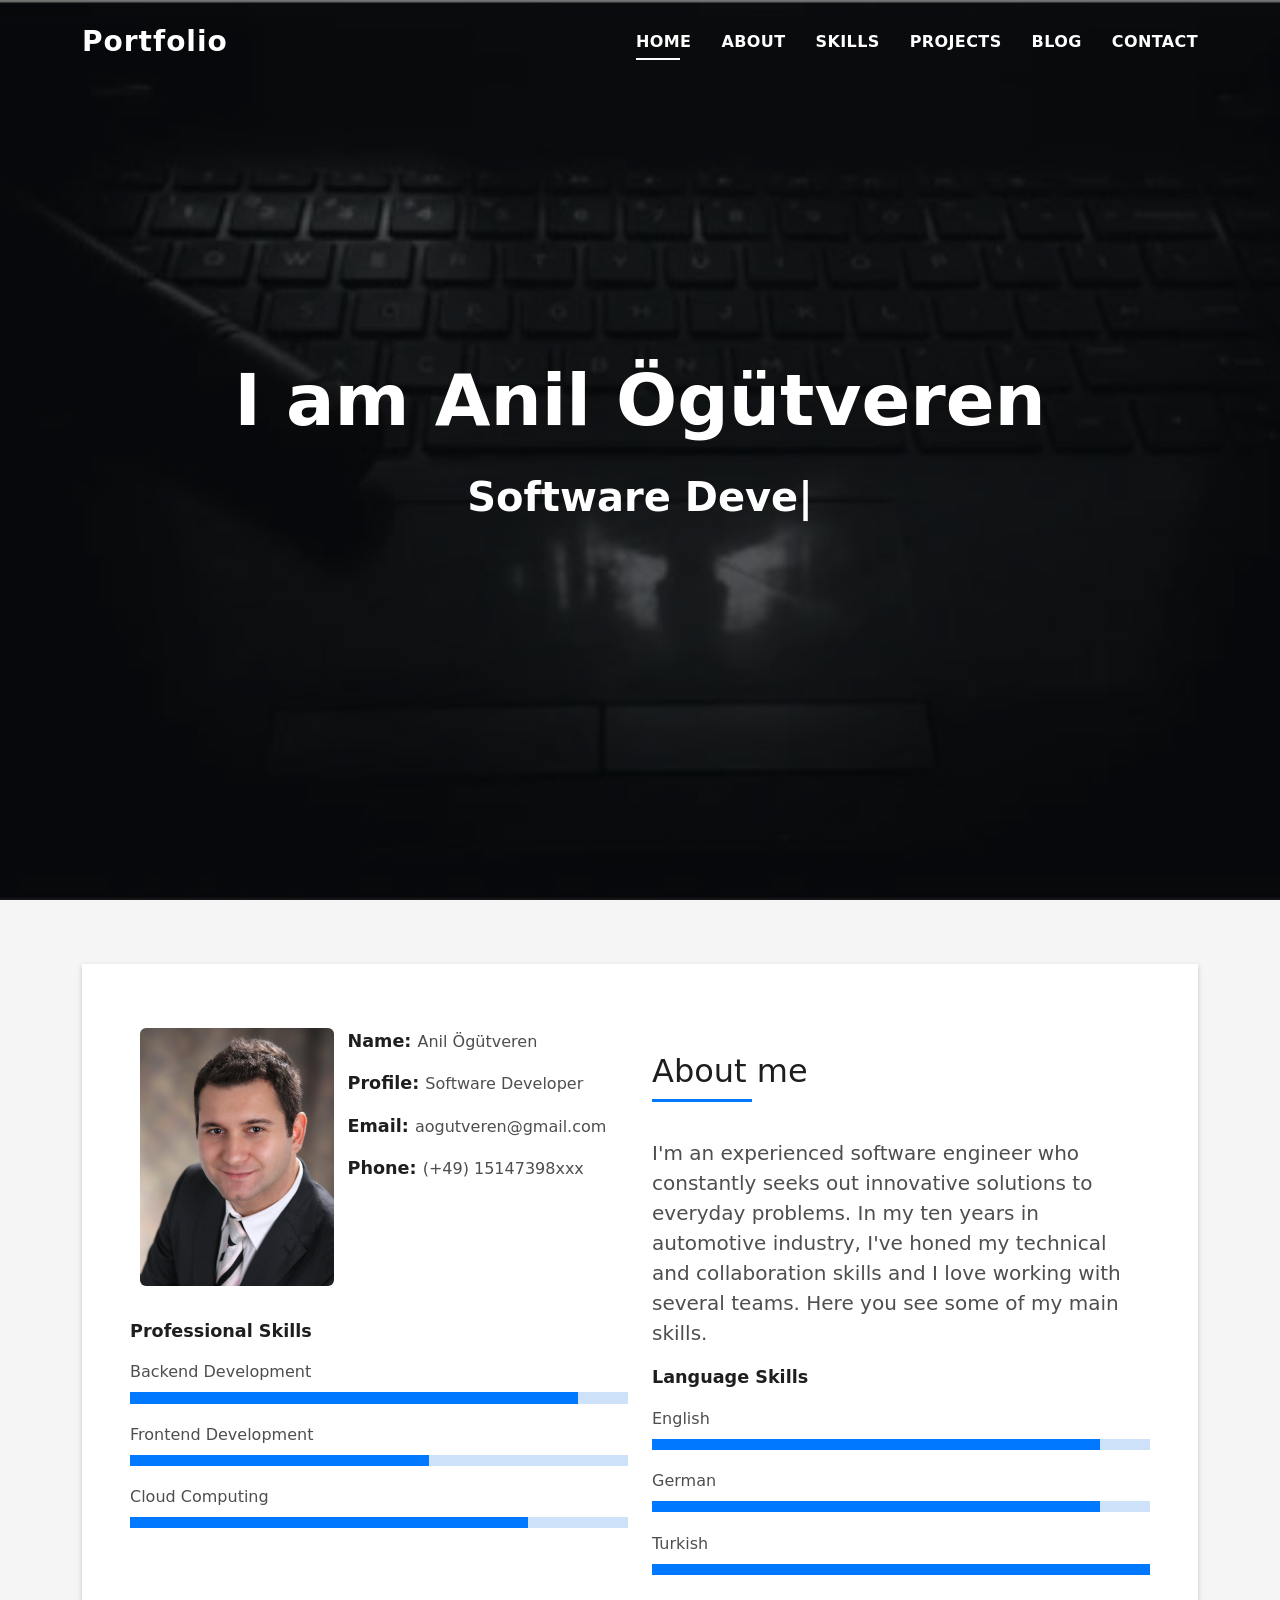
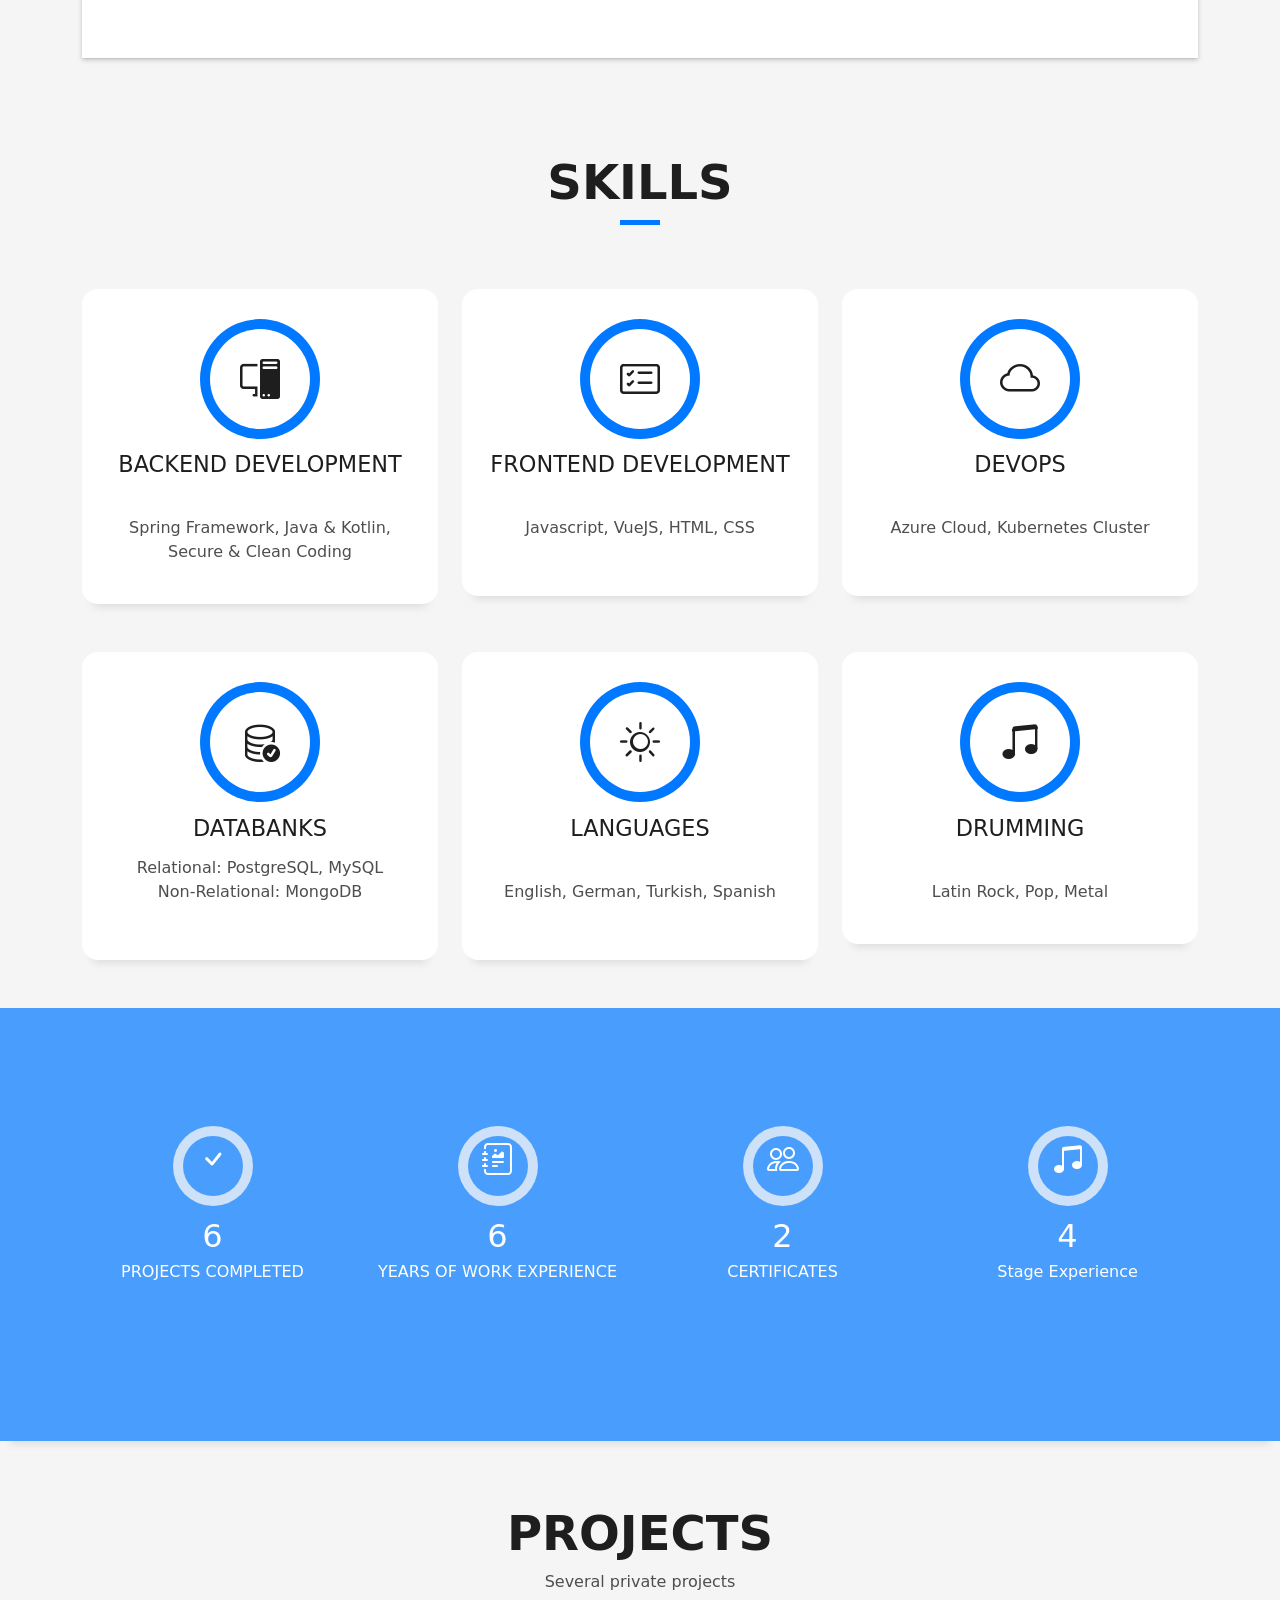
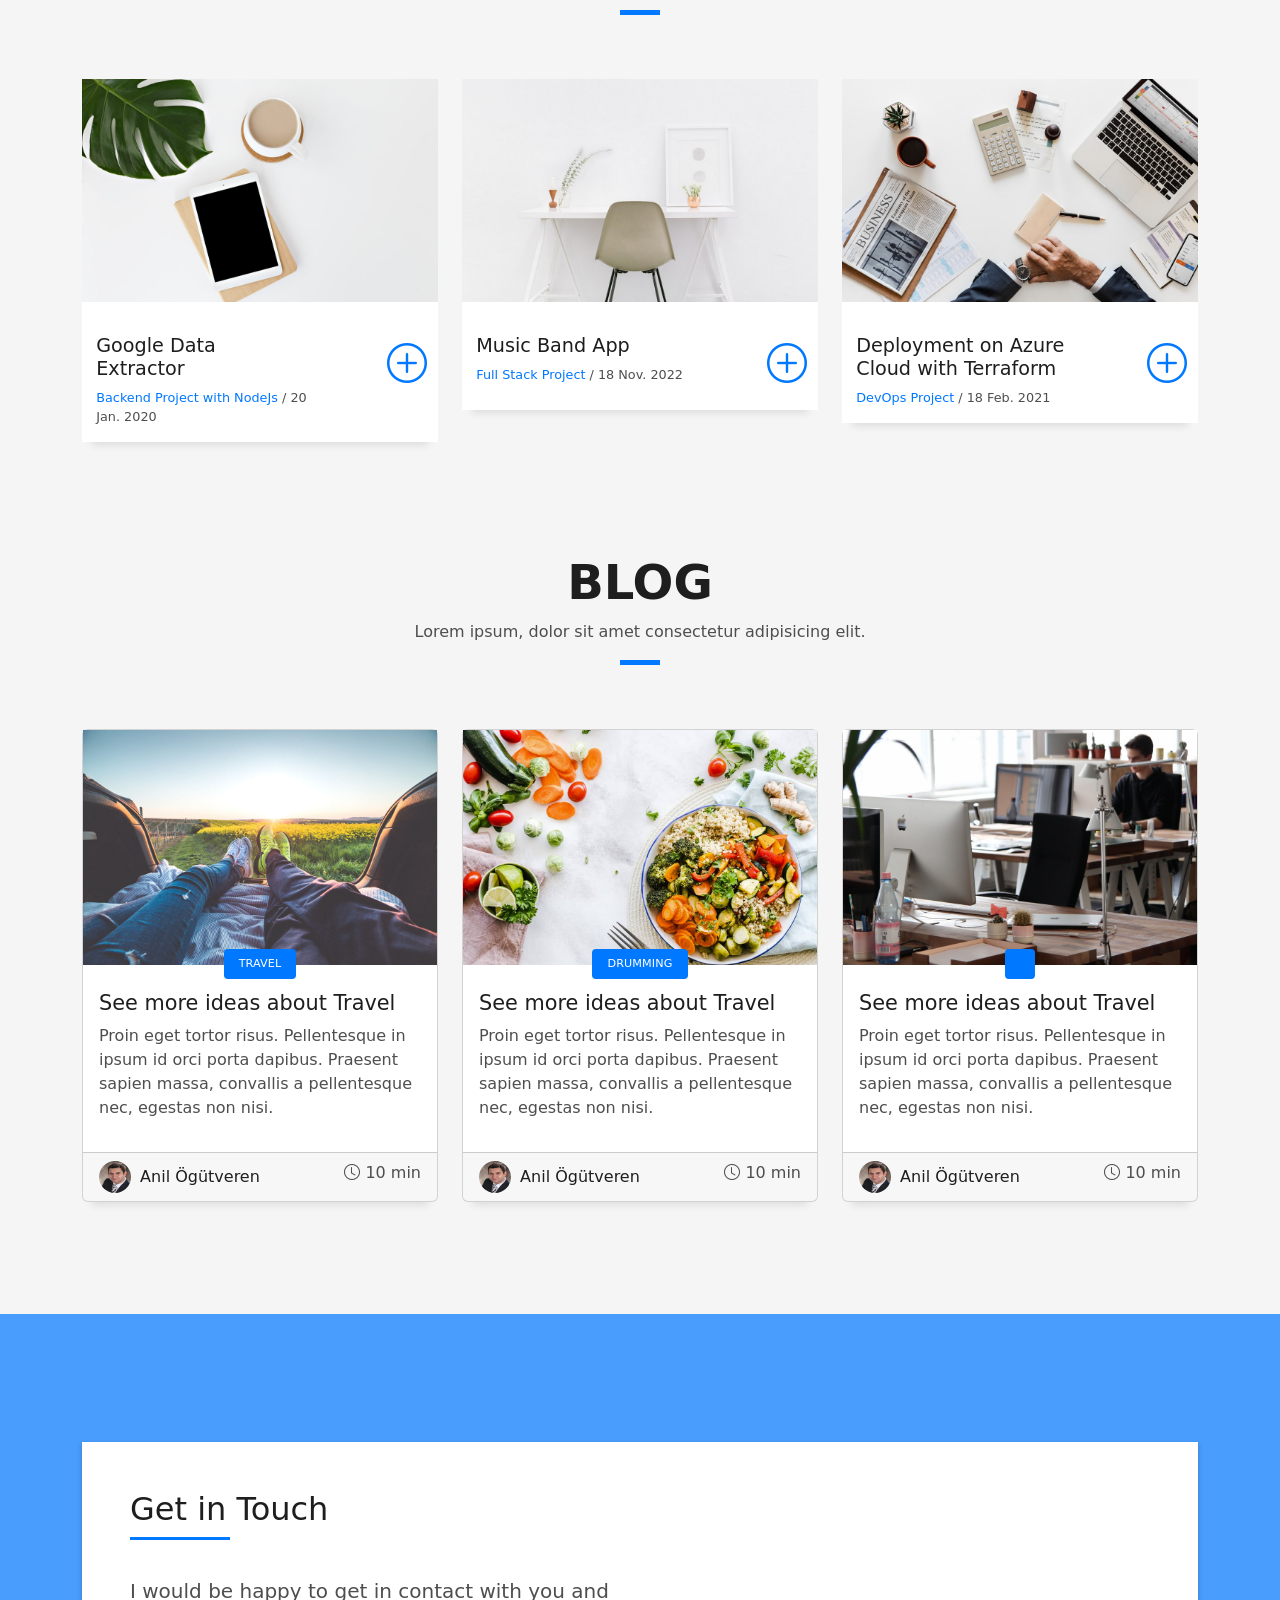
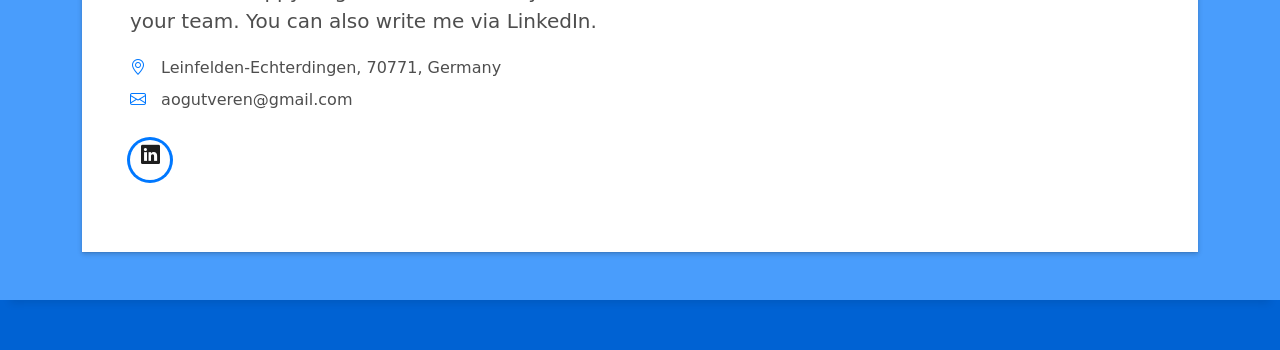
==== commit d315ed90: "Worked on skills" ====
--- a/index.html
+++ b/index.html
@@ -5,7 +5,7 @@
   <meta charset="utf-8">
   <meta content="width=device-width, initial-scale=1.0" name="viewport">
 
-  <title>DevFolio Bootstrap Portfolio Template - Index</title>
+  <title>Anil Ögütveren Portfolio</title>
   <meta content="" name="description">
   <meta content="" name="keywords">
 
@@ -21,22 +21,14 @@
 
   <!-- Template Main CSS File -->
   <link href="assets/css/style.css" rel="stylesheet">
-
-  <!-- =======================================================
-  * Template Name: DevFolio - v4.10.0
-  * Template URL: https://bootstrapmade.com/devfolio-bootstrap-portfolio-html-template/
-  * Author: BootstrapMade.com
-  * License: https://bootstrapmade.com/license/
-  ======================================================== -->
 </head>
-
 <body>
 
   <!-- ======= Header ======= -->
   <header id="header" class="fixed-top">
     <div class="container d-flex align-items-center justify-content-between">
 
-      <h1 class="logo"><a href="index.html">DevFolio</a></h1>
+      <h1 class="logo"><a href="index.html">Portfolio</a></h1>
       <!-- Uncomment below if you prefer to use an image logo -->
       <!-- <a href="index.html" class="logo"><img src="assets/img/logo.png" alt="" class="img-fluid"></a>-->
 
@@ -44,8 +36,8 @@
         <ul>
           <li><a class="nav-link scrollto active" href="#hero">Home</a></li>
           <li><a class="nav-link scrollto" href="#about">About</a></li>
-          <li><a class="nav-link scrollto" href="#services">Subjects</a></li>
-          <li><a class="nav-link scrollto " href="#work">Work</a></li>
+          <li><a class="nav-link scrollto" href="#services">Skills</a></li>
+          <li><a class="nav-link scrollto " href="#work">Projects</a></li>
           <li><a class="nav-link scrollto " href="#blog">Blog</a></li>
           <li><a class="nav-link scrollto" href="#contact">Contact</a></li>
         </ul>
@@ -63,7 +55,7 @@
         <div class="container">
           <!--<p class="display-6 color-d">Hello, world!</p>-->
           <h1 class="hero-title mb-4">I am Anil Ögütveren</h1>
-          <p class="hero-subtitle"><span class="typed" data-typed-items="Software Developer, Freelancer, Drummer"></span></p>
+          <p class="hero-subtitle"><span class="typed" data-typed-items="Software Developer, Drummer"></span></p>
           <!-- <p class="pt-3"><a class="btn btn-primary btn js-scroll px-4" href="#about" role="button">Learn More</a></p> -->
         </div>
       </div>
@@ -96,7 +88,7 @@
                     </div>
                   </div>
                   <div class="skill-mf">
-                    <p class="title-s">Skill</p>
+                    <p class="title-s">Professional Skills</p>
                     <span>Backend Development</span> <span class="pull-right"></span>
                     <div class="progress">
                       <div class="progress-bar" role="progressbar" style="width: 90%;" aria-valuenow="85" aria-valuemin="0" aria-valuemax="100"></div>
@@ -112,28 +104,31 @@
                   </div>
                 </div>
                 <div class="col-md-6">
-                  <div class="about-me pt-4 pt-md-0">
+                  <br class="about-me pt-4 pt-md-0">
                     <div class="title-box-2">
                       <h5 class="title-left">
                         About me
                       </h5>
                     </div>
                     <p class="lead">
-                      Curabitur non nulla sit amet nisl tempus convallis quis ac lectus. Curabitur arcu erat, accumsan id
-                      imperdiet et, porttitor
-                      at sem. Praesent sapien massa, convallis a pellentesque nec, egestas non nisi. Nulla
-                      porttitor accumsan tincidunt.
+                      I'm an experienced software engineer who constantly seeks out innovative solutions to everyday problems. 
+                      In my ten years in automotive industry, I've honed my technical and collaboration skills and I love working with several teams.
+                      Here you see some of my main skills.
                     </p>
-                    <p class="lead">
-                      Mauris blandit aliquet elit, eget tincidunt nibh pulvinar a. Vivamus suscipit tortor eget felis
-                      porttitor volutpat. Vestibulum
-                      ac diam sit amet quam vehicula elementum sed sit amet dui. porttitor at sem.
-                    </p>
-                    <p class="lead">
-                      Nulla porttitor accumsan tincidunt. Quisque velit nisi, pretium ut lacinia in, elementum id enim.
-                      Nulla porttitor accumsan
-                      tincidunt. Mauris blandit aliquet elit, eget tincidunt nibh pulvinar a.
-                    </p>
+                    <div class="skill-mf">
+                      <p class="title-s">Language Skills</p>
+                      <span>English</span> <span class="pull-right"></span>
+                      <div class="progress">
+                        <div class="progress-bar" role="progressbar" style="width: 90%;" aria-valuenow="85" aria-valuemin="0" aria-valuemax="100"></div>
+                      </div>
+                      <span>German</span> <span class="pull-right"></span>
+                      <div class="progress">
+                        <div class="progress-bar" role="progressbar" style="width: 90%" aria-valuenow="75" aria-valuemin="0" aria-valuemax="100"></div>
+                      </div>
+                      <span>Turkish</span> <span class="pull-right"></span>
+                      <div class="progress">
+                        <div class="progress-bar" role="progressbar" style="width: 100%" aria-valuenow="50" aria-valuemin="0" aria-valuemax="100"></div>
+                      </div>
                   </div>
                 </div>
               </div>
@@ -150,7 +145,7 @@
           <div class="col-sm-12">
             <div class="title-box text-center">
               <h3 class="title-a">
-                Subjects
+                Skills
               </h3>
               <div class="line-mf"></div>
             </div>
@@ -265,8 +260,8 @@
                 <span class="ico-circle"><i class="bi bi-journal-richtext"></i></span>
               </div>
               <div class="counter-num">
-                <p data-purecounter-start="0" data-purecounter-end="8" data-purecounter-duration="1" class="counter purecounter"></p>
-                <span class="counter-text">YEARS OF EXPERIENCE</span>
+                <p data-purecounter-start="0" data-purecounter-end="10" data-purecounter-duration="1" class="counter purecounter"></p>
+                <span class="counter-text">YEARS OF WORK EXPERIENCE</span>
               </div>
             </div>
           </div>
@@ -303,10 +298,10 @@
           <div class="col-sm-12">
             <div class="title-box text-center">
               <h3 class="title-a">
-                Portfolio
+                Projects
               </h3>
               <p class="subtitle-a">
-                Lorem ipsum, dolor sit amet consectetur adipisicing elit.
+                Several private projects
               </p>
               <div class="line-mf"></div>
             </div>
@@ -323,9 +318,9 @@
               <div class="work-content">
                 <div class="row">
                   <div class="col-sm-8">
-                    <h2 class="w-title">Lorem impsum dolor</h2>
+                    <h2 class="w-title">Google Data Extractor</h2>
                     <div class="w-more">
-                      <span class="w-ctegory">Web Design</span> / <span class="w-date">18 Sep. 2018</span>
+                      <span class="w-ctegory">Backend Project with NodeJs</span> / <span class="w-date">20 Jan. 2020</span>
                     </div>
                   </div>
                   <div class="col-sm-4">
@@ -347,9 +342,9 @@
               <div class="work-content">
                 <div class="row">
                   <div class="col-sm-8">
-                    <h2 class="w-title">Loreda Cuno Nere</h2>
+                    <h2 class="w-title">Music Band App</h2>
                     <div class="w-more">
-                      <span class="w-ctegory">Web Design</span> / <span class="w-date">18 Sep. 2018</span>
+                      <span class="w-ctegory">Full Stack Project</span> / <span class="w-date">18 Nov. 2022</span>
                     </div>
                   </div>
                   <div class="col-sm-4">
@@ -371,81 +366,9 @@
               <div class="work-content">
                 <div class="row">
                   <div class="col-sm-8">
-                    <h2 class="w-title">Mavrito Lana Dere</h2>
+                    <h2 class="w-title">Deployment on Azure Cloud with Terraform</h2>
                     <div class="w-more">
-                      <span class="w-ctegory">Web Design</span> / <span class="w-date">18 Sep. 2018</span>
-                    </div>
-                  </div>
-                  <div class="col-sm-4">
-                    <div class="w-like">
-                      <a href="portfolio-details.html"> <span class="bi bi-plus-circle"></span></a>
-                    </div>
-                  </div>
-                </div>
-              </div>
-            </div>
-          </div>
-          <div class="col-md-4">
-            <div class="work-box">
-              <a href="assets/img/work-4.jpg" data-gallery="portfolioGallery" class="portfolio-lightbox">
-                <div class="work-img">
-                  <img src="assets/img/work-4.jpg" alt="" class="img-fluid">
-                </div>
-              </a>
-              <div class="work-content">
-                <div class="row">
-                  <div class="col-sm-8">
-                    <h2 class="w-title">Bindo Laro Cado</h2>
-                    <div class="w-more">
-                      <span class="w-ctegory">Web Design</span> / <span class="w-date">18 Sep. 2018</span>
-                    </div>
-                  </div>
-                  <div class="col-sm-4">
-                    <div class="w-like">
-                      <a href="portfolio-details.html"> <span class="bi bi-plus-circle"></span></a>
-                    </div>
-                  </div>
-                </div>
-              </div>
-            </div>
-          </div>
-          <div class="col-md-4">
-            <div class="work-box">
-              <a href="assets/img/work-5.jpg" data-gallery="portfolioGallery" class="portfolio-lightbox">
-                <div class="work-img">
-                  <img src="assets/img/work-5.jpg" alt="" class="img-fluid">
-                </div>
-              </a>
-              <div class="work-content">
-                <div class="row">
-                  <div class="col-sm-8">
-                    <h2 class="w-title">Studio Lena Mado</h2>
-                    <div class="w-more">
-                      <span class="w-ctegory">Web Design</span> / <span class="w-date">18 Sep. 2018</span>
-                    </div>
-                  </div>
-                  <div class="col-sm-4">
-                    <div class="w-like">
-                      <a href="portfolio-details.html"> <span class="bi bi-plus-circle"></span></a>
-                    </div>
-                  </div>
-                </div>
-              </div>
-            </div>
-          </div>
-          <div class="col-md-4">
-            <div class="work-box">
-              <a href="assets/img/work-6.jpg" data-gallery="portfolioGallery" class="portfolio-lightbox">
-                <div class="work-img">
-                  <img src="assets/img/work-6.jpg" alt="" class="img-fluid">
-                </div>
-              </a>
-              <div class="work-content">
-                <div class="row">
-                  <div class="col-sm-8">
-                    <h2 class="w-title">Studio Big Bang</h2>
-                    <div class="w-more">
-                      <span class="w-ctegory">Web Design</span> / <span class="w-date">18 Sep. 2017</span>
+                      <span class="w-ctegory">DevOps Project</span> / <span class="w-date">18 Feb. 2021</span>
                     </div>
                   </div>
                   <div class="col-sm-4">
@@ -518,7 +441,7 @@
               <div class="card-body">
                 <div class="card-category-box">
                   <div class="card-category">
-                    <h6 class="category">Web Design</h6>
+                    <h6 class="category">Drumming</h6>
                   </div>
                 </div>
                 <h3 class="card-title"><a href="blog-single.html">See more ideas about Travel</a></h3>
@@ -549,7 +472,7 @@
               <div class="card-body">
                 <div class="card-category-box">
                   <div class="card-category">
-                    <h6 class="category">Web Design</h6>
+                    <h6 class="category"></h6>
                   </div>
                 </div>
                 <h3 class="card-title"><a href="blog-single.html">See more ideas about Travel</a></h3>
@@ -586,47 +509,6 @@
               <div id="contact" class="box-shadow-full">
                 <div class="row">
                   <div class="col-md-6">
-                    <div class="title-box-2">
-                      <h5 class="title-left">
-                        Send Me Message
-                      </h5>
-                    </div>
-                    <div>
-                      <form action="forms/contact.php" method="post" role="form" class="php-email-form">
-                        <div class="row">
-                          <div class="col-md-12 mb-3">
-                            <div class="form-group">
-                              <input type="text" name="name" class="form-control" id="name" placeholder="Your Name" required>
-                            </div>
-                          </div>
-                          <div class="col-md-12 mb-3">
-                            <div class="form-group">
-                              <input type="email" class="form-control" name="email" id="email" placeholder="Your Email" required>
-                            </div>
-                          </div>
-                          <div class="col-md-12 mb-3">
-                            <div class="form-group">
-                              <input type="text" class="form-control" name="subject" id="subject" placeholder="Subject" required>
-                            </div>
-                          </div>
-                          <div class="col-md-12">
-                            <div class="form-group">
-                              <textarea class="form-control" name="message" rows="5" placeholder="Message" required></textarea>
-                            </div>
-                          </div>
-                          <div class="col-md-12 text-center my-3">
-                            <div class="loading">Loading</div>
-                            <div class="error-message"></div>
-                            <div class="sent-message">Your message has been sent. Thank you!</div>
-                          </div>
-                          <div class="col-md-12 text-center">
-                            <button type="submit" class="button button-a button-big button-rouded">Send Message</button>
-                          </div>
-                        </div>
-                      </form>
-                    </div>
-                  </div>
-                  <div class="col-md-6">
                     <div class="title-box-2 pt-4 pt-md-0">
                       <h5 class="title-left">
                         Get in Touch
@@ -634,19 +516,17 @@
                     </div>
                     <div class="more-info">
                       <p class="lead">
-                        I would be happy to get contact with you and your team. 
+                        I would be happy to get in contact with you and your team.
+                        You can also write me via LinkedIn.
                       </p>
                       <ul class="list-ico">
-                        <li><span class="bi bi-geo-alt"></span> Leinfelden-Echterdingen, 70771</li>
+                        <li><span class="bi bi-geo-alt"></span> Leinfelden-Echterdingen, 70771, Germany</li>
                         <li><span class="bi bi-envelope"></span> aogutveren@gmail.com</li>
                       </ul>
                     </div>
                     <div class="socials">
                       <ul>
-                        <li><a href=""><span class="ico-circle"><i class="bi bi-facebook"></i></span></a></li>
-                        <li><a href=""><span class="ico-circle"><i class="bi bi-instagram"></i></span></a></li>
-                        <li><a href=""><span class="ico-circle"><i class="bi bi-twitter"></i></span></a></li>
-                        <li><a href=""><span class="ico-circle"><i class="bi bi-linkedin"></i></span></a></li>
+                        <li><a href="https://www.linkedin.com/in/an%C4%B1l-%C3%B6-17a94618/" target="_blank"><span class="ico-circle"><i class="bi bi-linkedin"></i></span></a></li>
                       </ul>
                     </div>
                   </div>
@@ -665,18 +545,6 @@
     <div class="container">
       <div class="row">
         <div class="col-sm-12">
-          <div class="copyright-box">
-            <p class="copyright">&copy; Copyright <strong>DevFolio</strong>. All Rights Reserved</p>
-            <div class="credits">
-              <!--
-              All the links in the footer should remain intact.
-              You can delete the links only if you purchased the pro version.
-              Licensing information: https://bootstrapmade.com/license/
-              Purchase the pro version with working PHP/AJAX contact form: https://bootstrapmade.com/buy/?theme=DevFolio
-            -->
-              Designed by <a href="https://bootstrapmade.com/">BootstrapMade</a>
-            </div>
-          </div>
         </div>
       </div>
     </div>
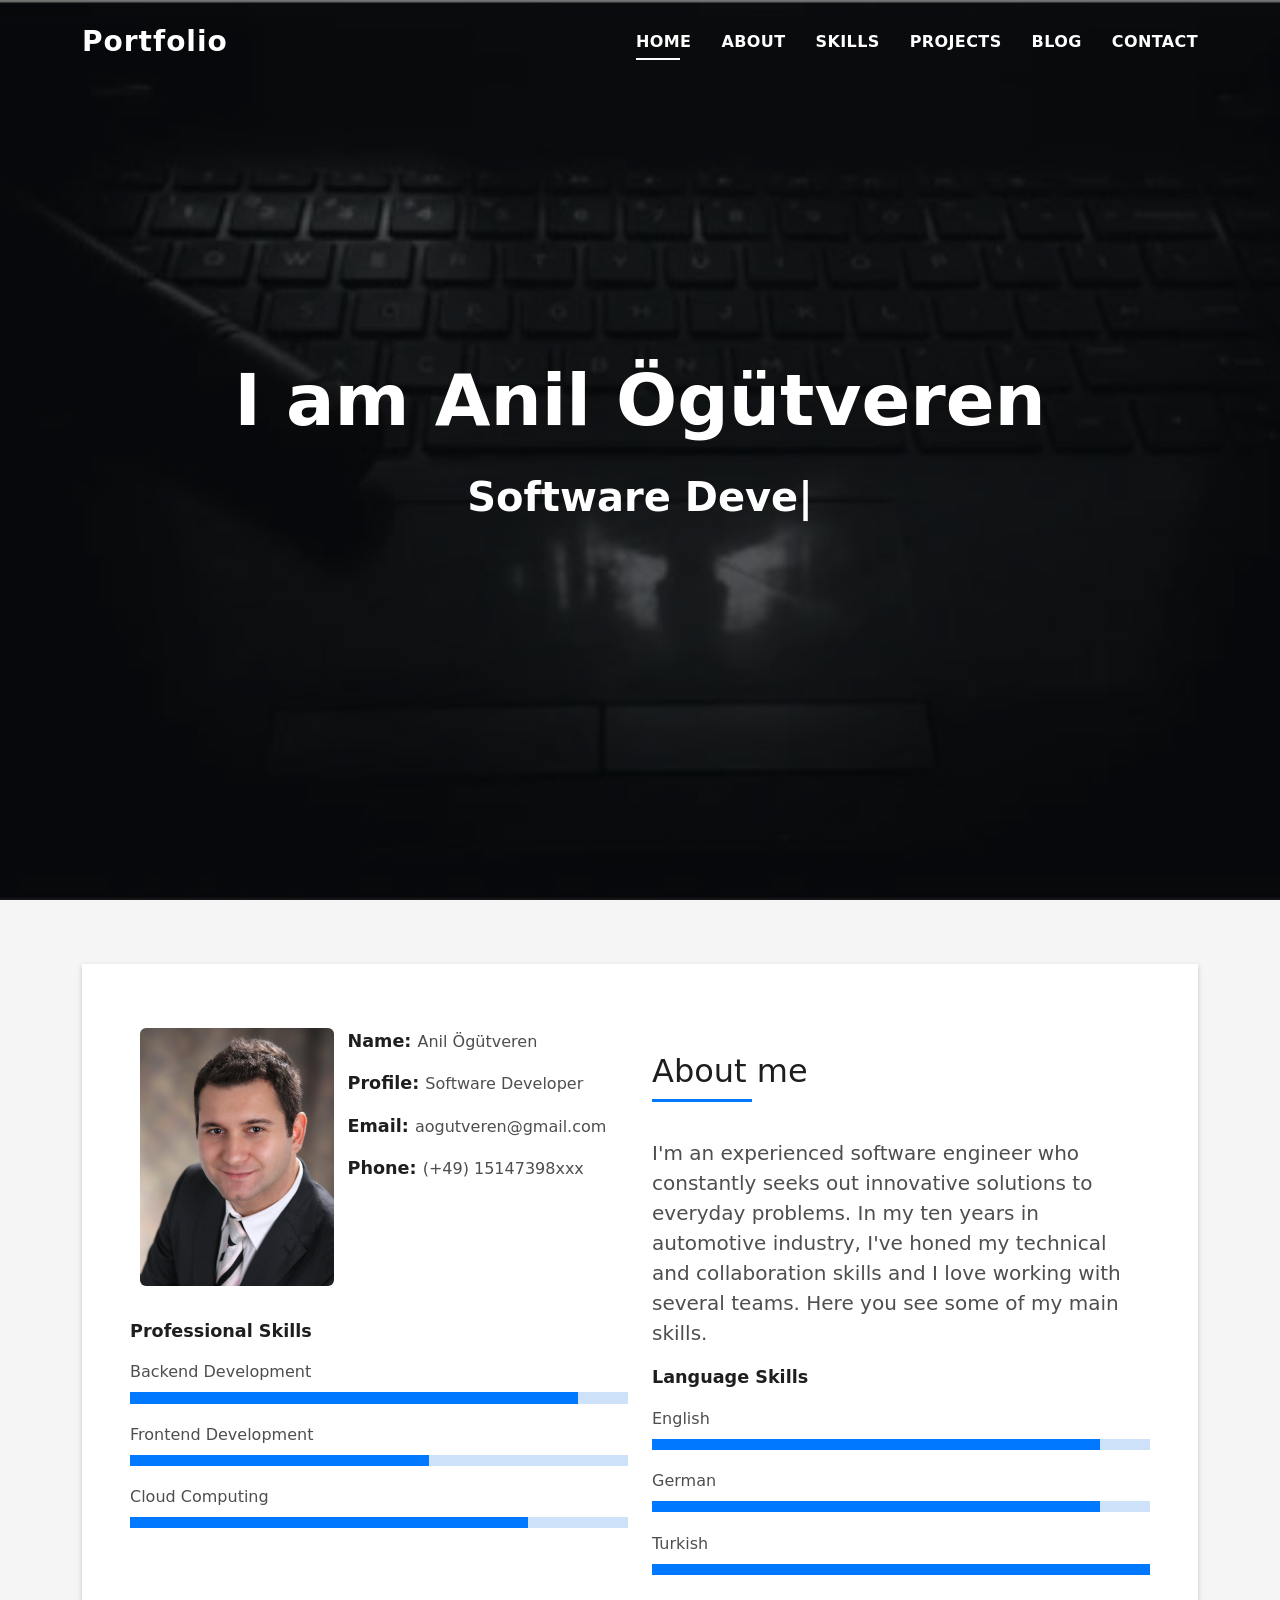
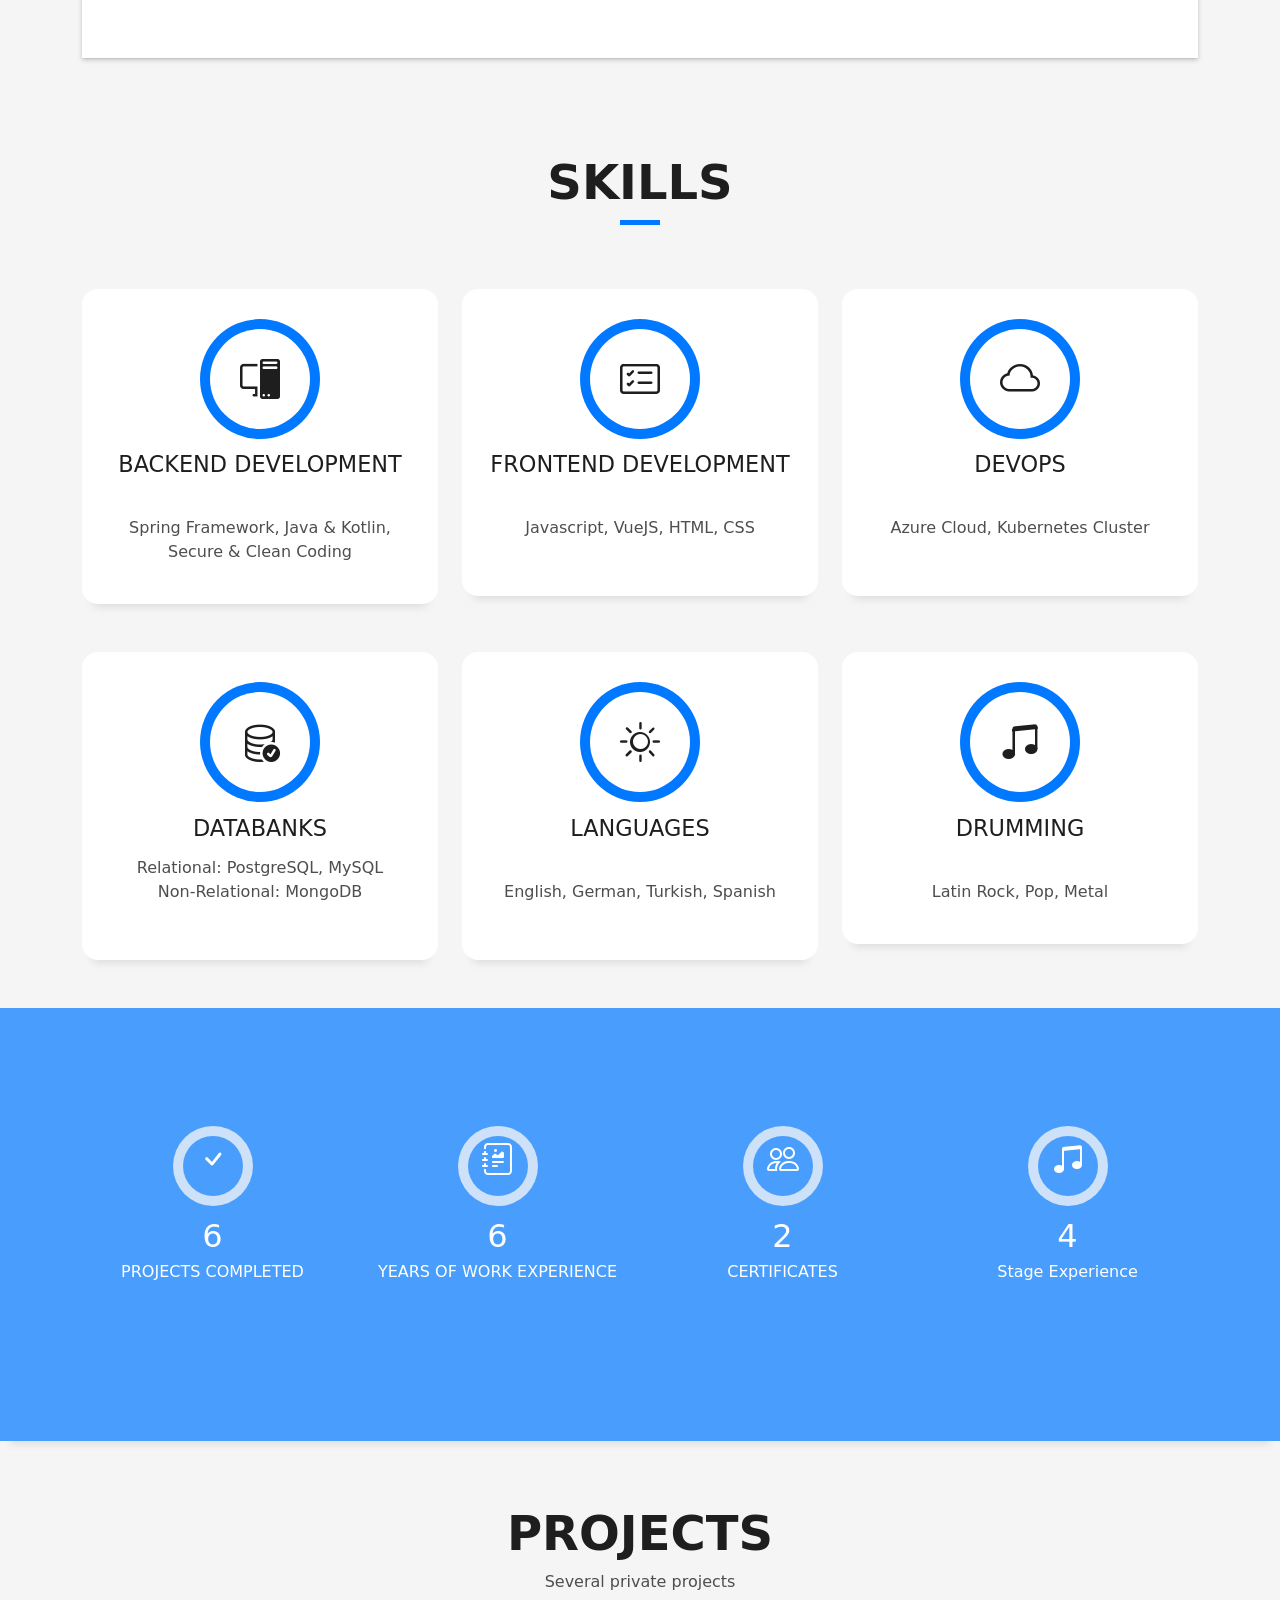
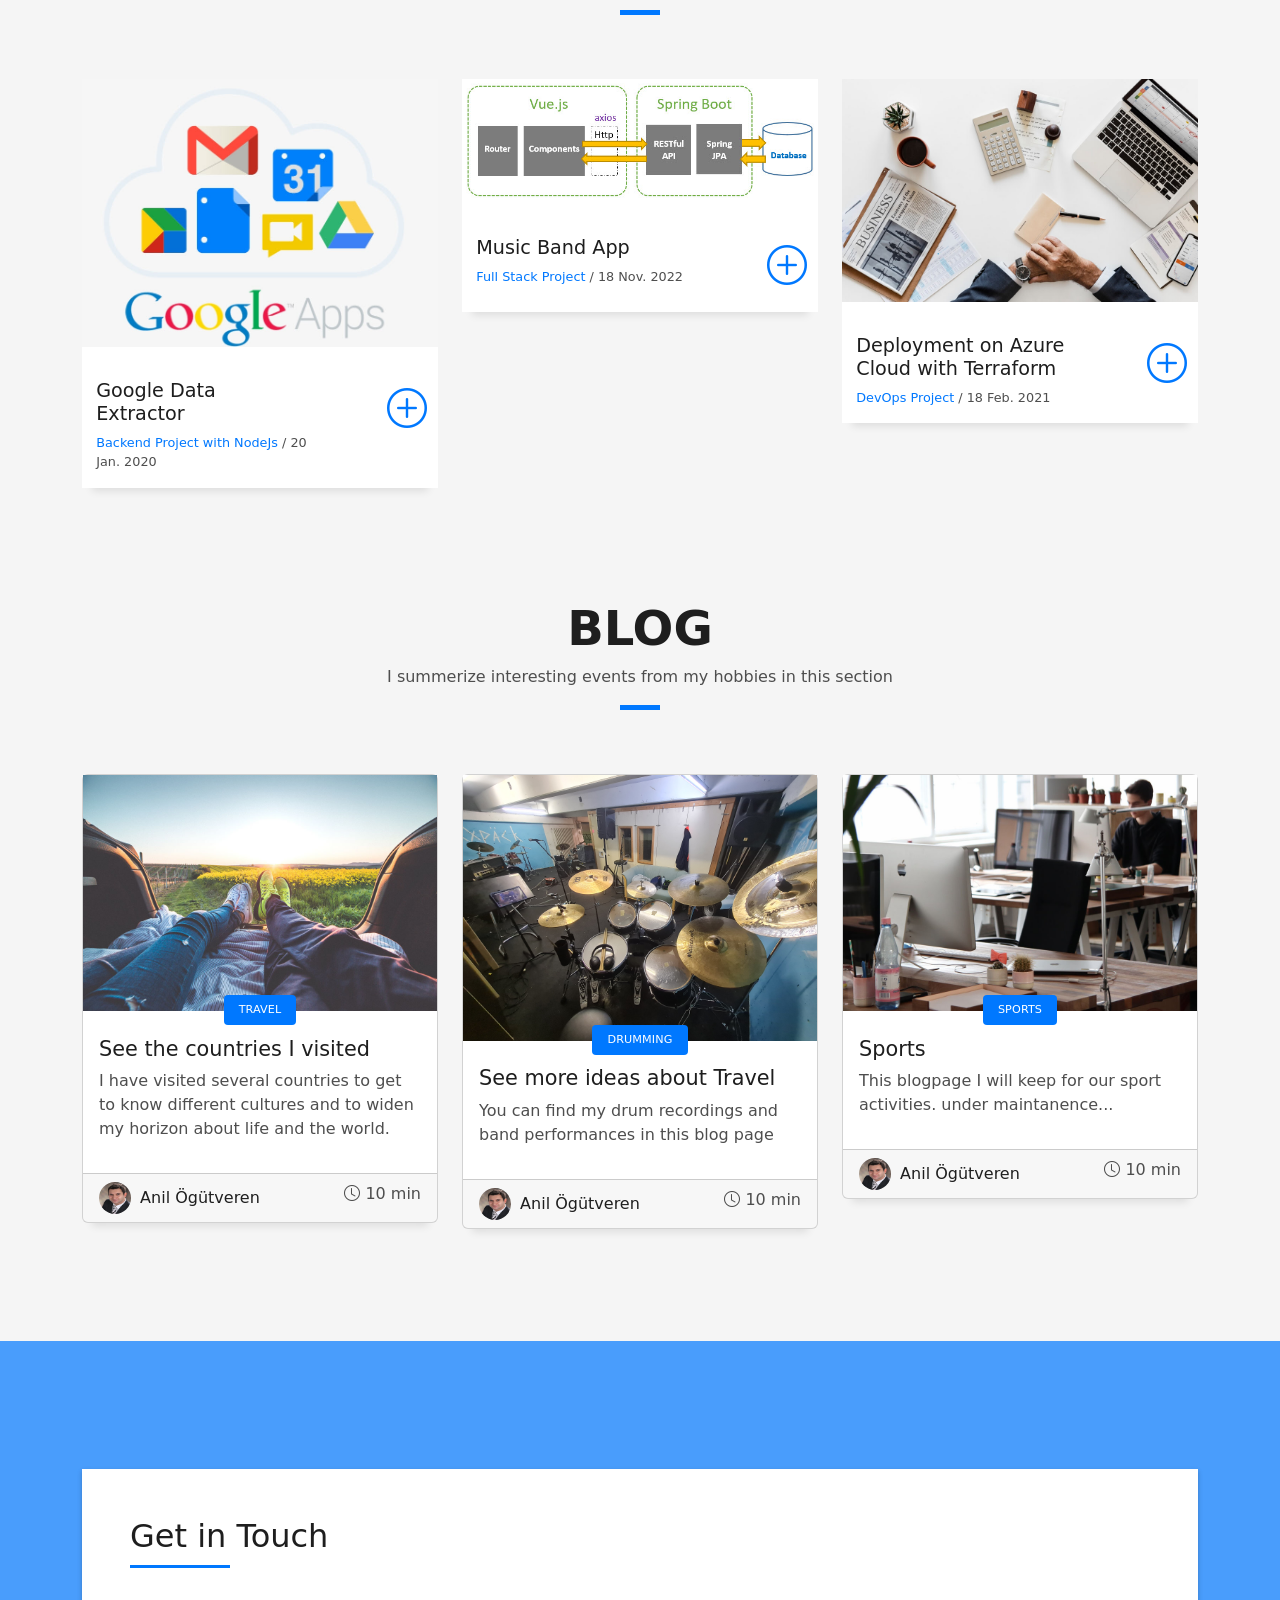
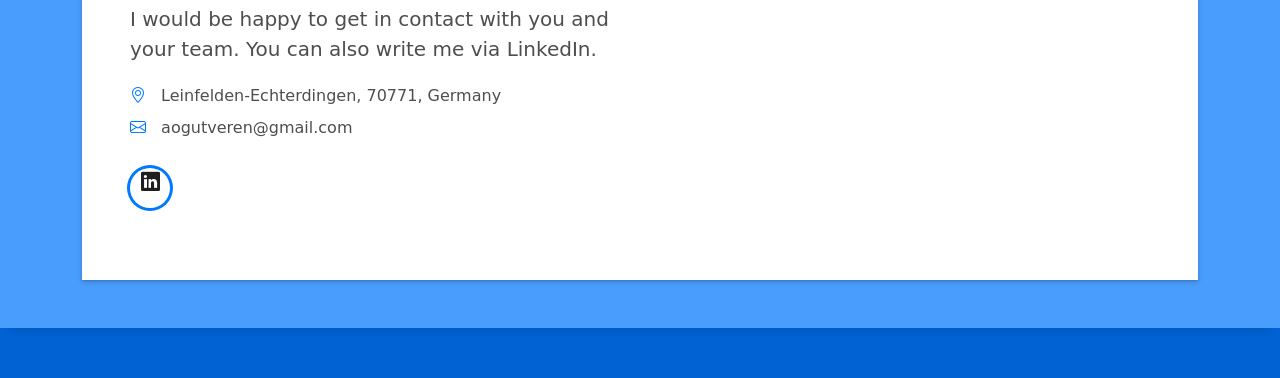
==== commit 1413d5f6: "BlogPages are created" ====
--- a/index.html
+++ b/index.html
@@ -312,7 +312,7 @@
             <div class="work-box">
               <a href="assets/img/work-1.jpg" data-gallery="portfolioGallery" class="portfolio-lightbox">
                 <div class="work-img">
-                  <img src="assets/img/work-1.jpg" alt="" class="img-fluid">
+                  <img src="assets/img/googleLogos.jpg" alt="" class="img-fluid">
                 </div>
               </a>
               <div class="work-content">
@@ -336,7 +336,7 @@
             <div class="work-box">
               <a href="assets/img/work-2.jpg" data-gallery="portfolioGallery" class="portfolio-lightbox">
                 <div class="work-img">
-                  <img src="assets/img/work-2.jpg" alt="" class="img-fluid">
+                  <img src="assets/img/MusicBandProjectLogo.jpg" alt="" class="img-fluid">
                 </div>
               </a>
               <div class="work-content">
@@ -395,7 +395,7 @@
                 Blog
               </h3>
               <p class="subtitle-a">
-                Lorem ipsum, dolor sit amet consectetur adipisicing elit.
+                I summerize interesting events from my hobbies in this section
               </p>
               <div class="line-mf"></div>
             </div>
@@ -413,11 +413,9 @@
                     <h6 class="category">Travel</h6>
                   </div>
                 </div>
-                <h3 class="card-title"><a href="blog-single.html">See more ideas about Travel</a></h3>
+                <h3 class="card-title"><a href="blog-travel.html">See the countries I visited</a></h3>
                 <p class="card-description">
-                  Proin eget tortor risus. Pellentesque in ipsum id orci porta dapibus. Praesent sapien massa, convallis
-                  a pellentesque nec,
-                  egestas non nisi.
+                  I have visited several countries to get to know different cultures and to widen my horizon about life and the world.
                 </p>
               </div>
               <div class="card-footer">
@@ -436,7 +434,7 @@
           <div class="col-md-4">
             <div class="card card-blog">
               <div class="card-img">
-                <a href="blog-single.html"><img src="assets/img/post-2.jpg" alt="" class="img-fluid"></a>
+                <a href="blog-single.html"><img src="assets/img/AnilsDrums.jpg" alt="" class="img-fluid"></a>
               </div>
               <div class="card-body">
                 <div class="card-category-box">
@@ -444,11 +442,9 @@
                     <h6 class="category">Drumming</h6>
                   </div>
                 </div>
-                <h3 class="card-title"><a href="blog-single.html">See more ideas about Travel</a></h3>
+                <h3 class="card-title"><a href="blog-drumming.html">See more ideas about Travel</a></h3>
                 <p class="card-description">
-                  Proin eget tortor risus. Pellentesque in ipsum id orci porta dapibus. Praesent sapien massa, convallis
-                  a pellentesque nec,
-                  egestas non nisi.
+                  You can find my drum recordings and band performances in this blog page
                 </p>
               </div>
               <div class="card-footer">
@@ -472,14 +468,12 @@
               <div class="card-body">
                 <div class="card-category-box">
                   <div class="card-category">
-                    <h6 class="category"></h6>
-                  </div>
-                </div>
-                <h3 class="card-title"><a href="blog-single.html">See more ideas about Travel</a></h3>
+                    <h6 class="category">Sports</h6>
+                  </div>
+                </div>
+                <h3 class="card-title"><a href="blog-sport.html">Sports</a></h3>
                 <p class="card-description">
-                  Proin eget tortor risus. Pellentesque in ipsum id orci porta dapibus. Praesent sapien massa, convallis
-                  a pellentesque nec,
-                  egestas non nisi.
+                  This blogpage I will keep for our sport activities. under maintanence...
                 </p>
               </div>
               <div class="card-footer">
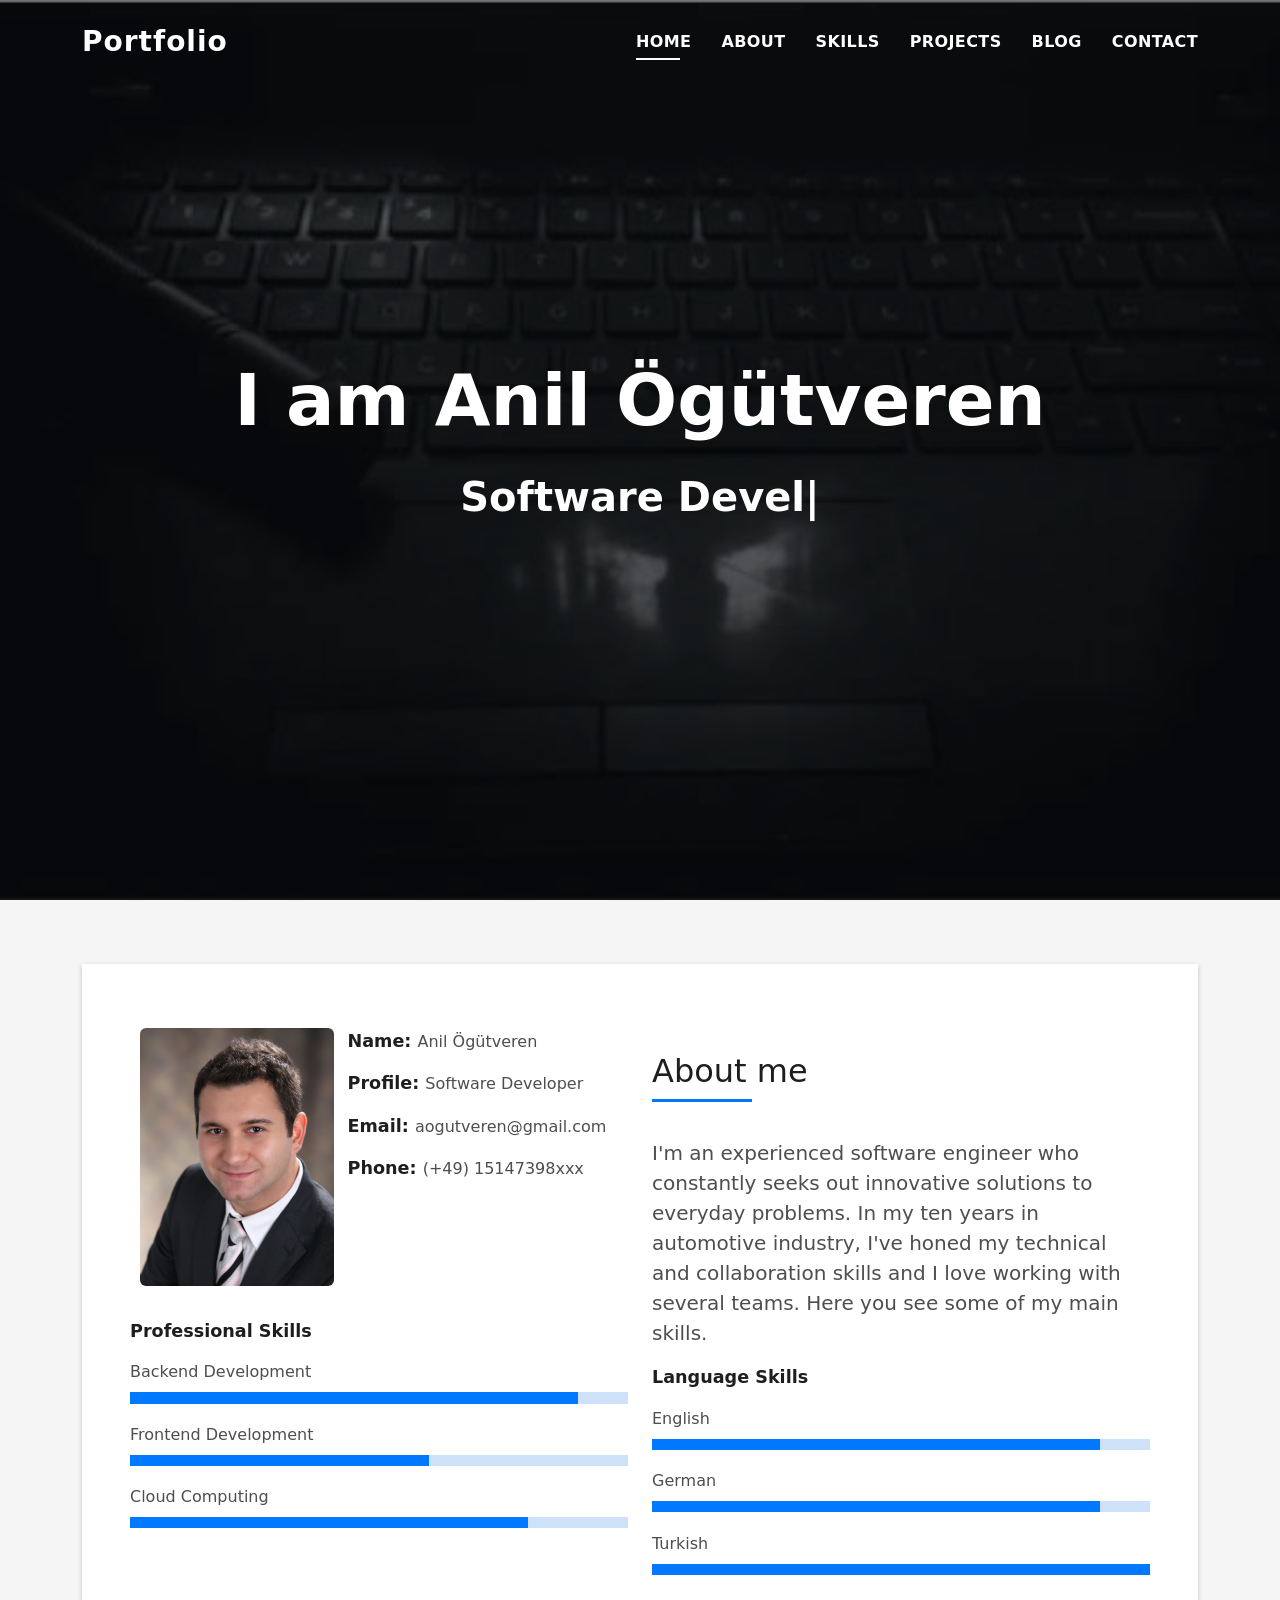
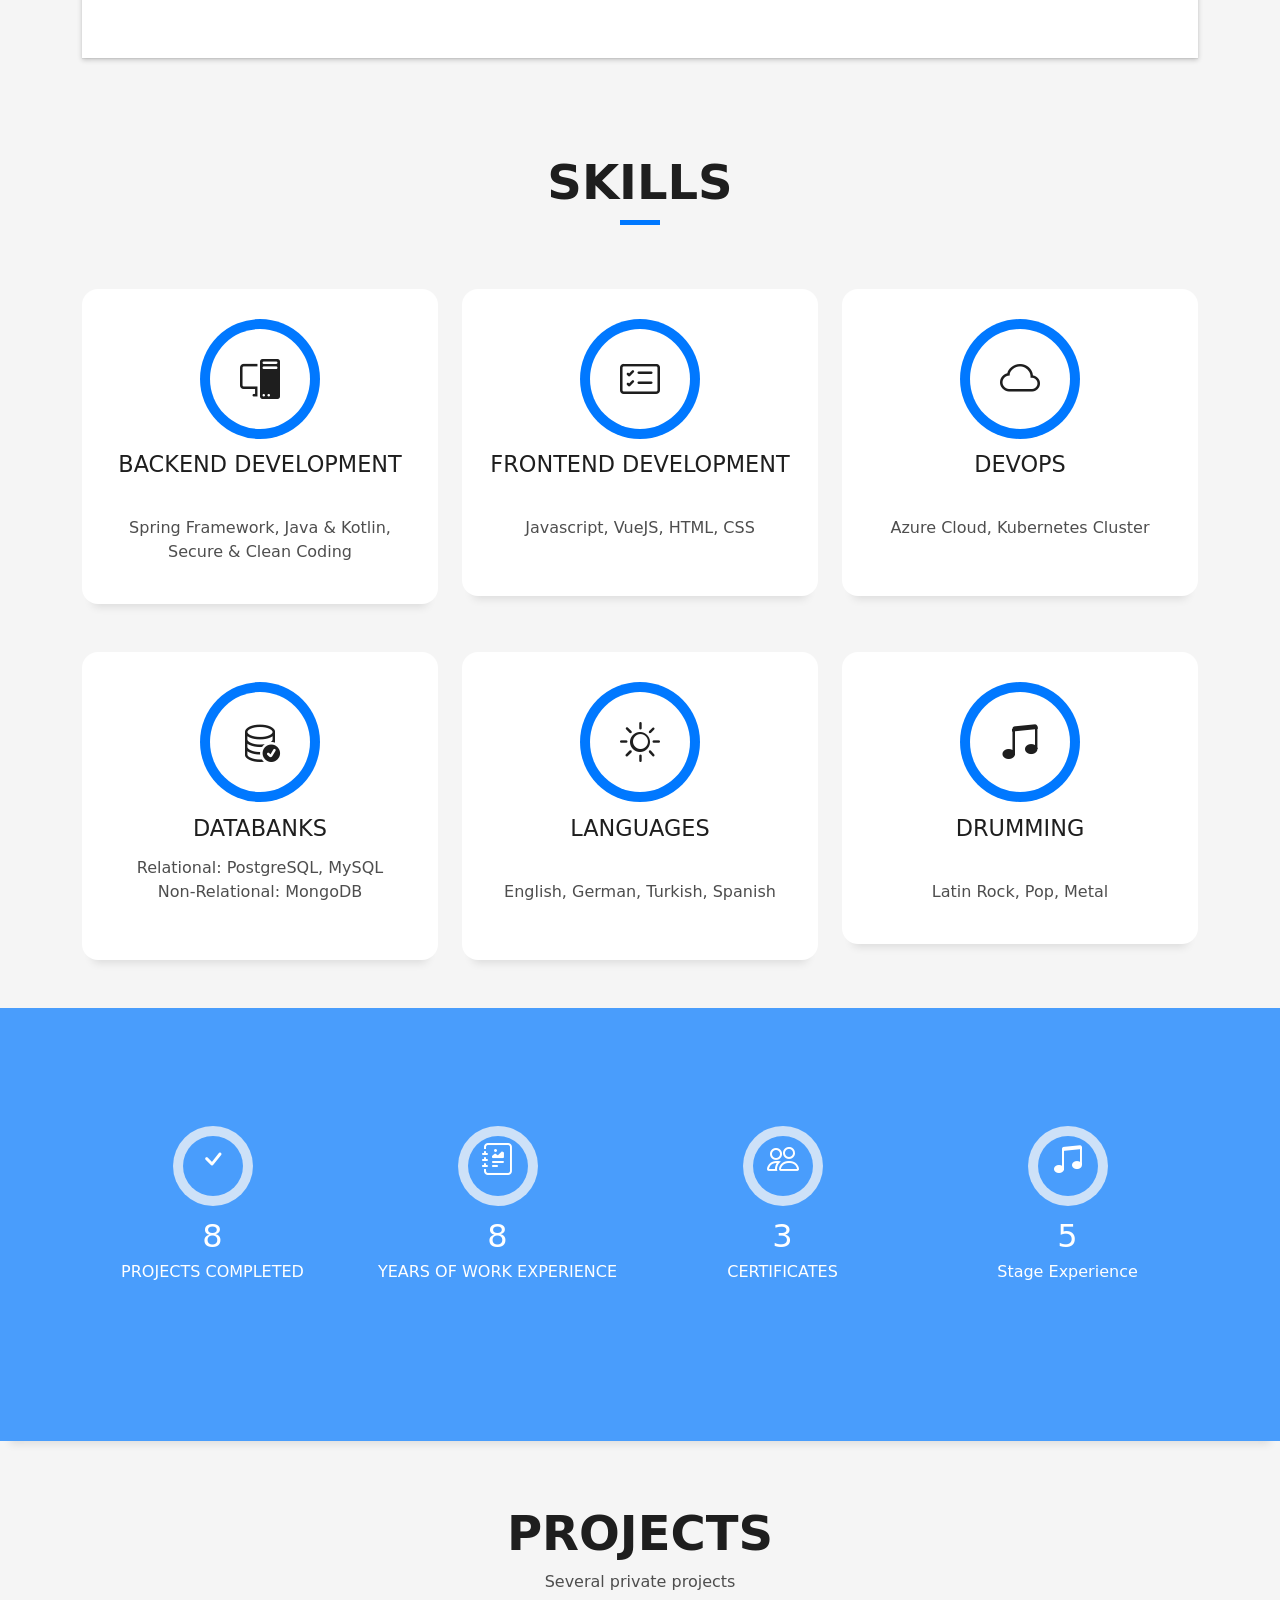
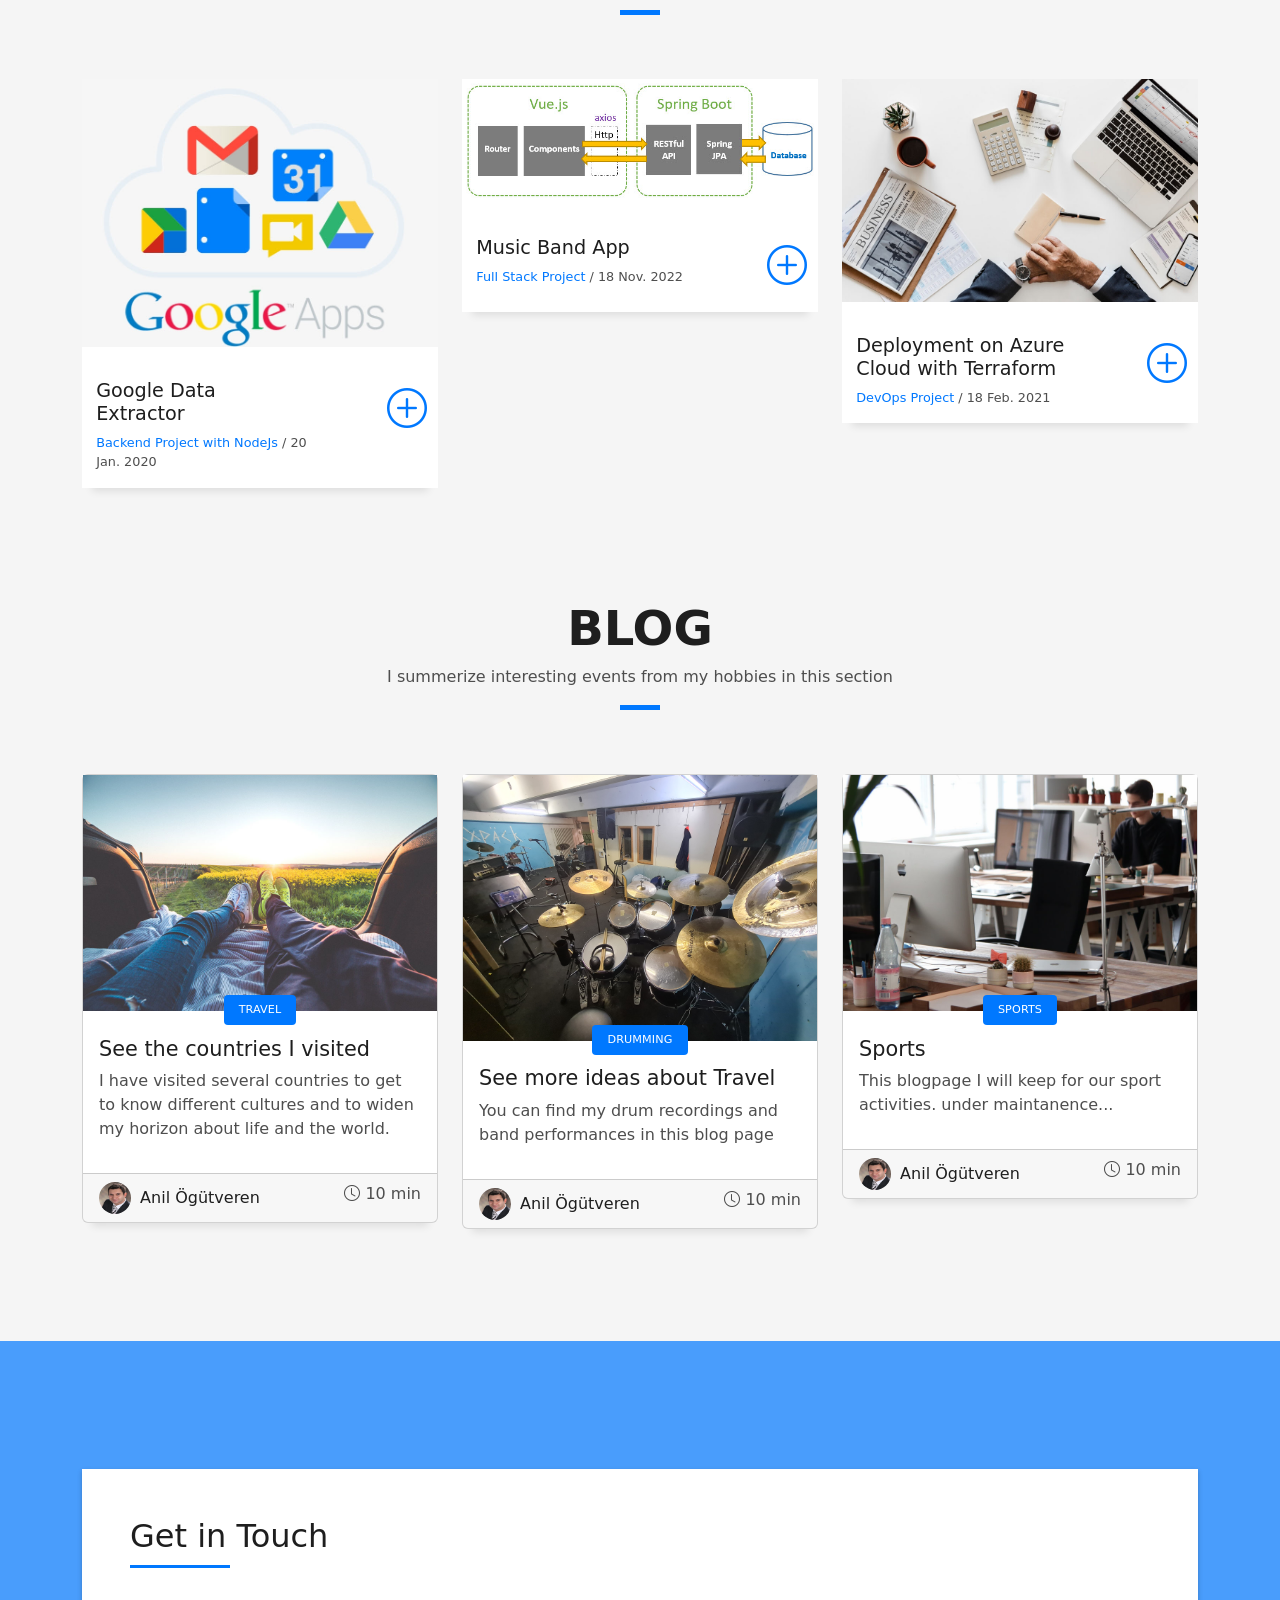
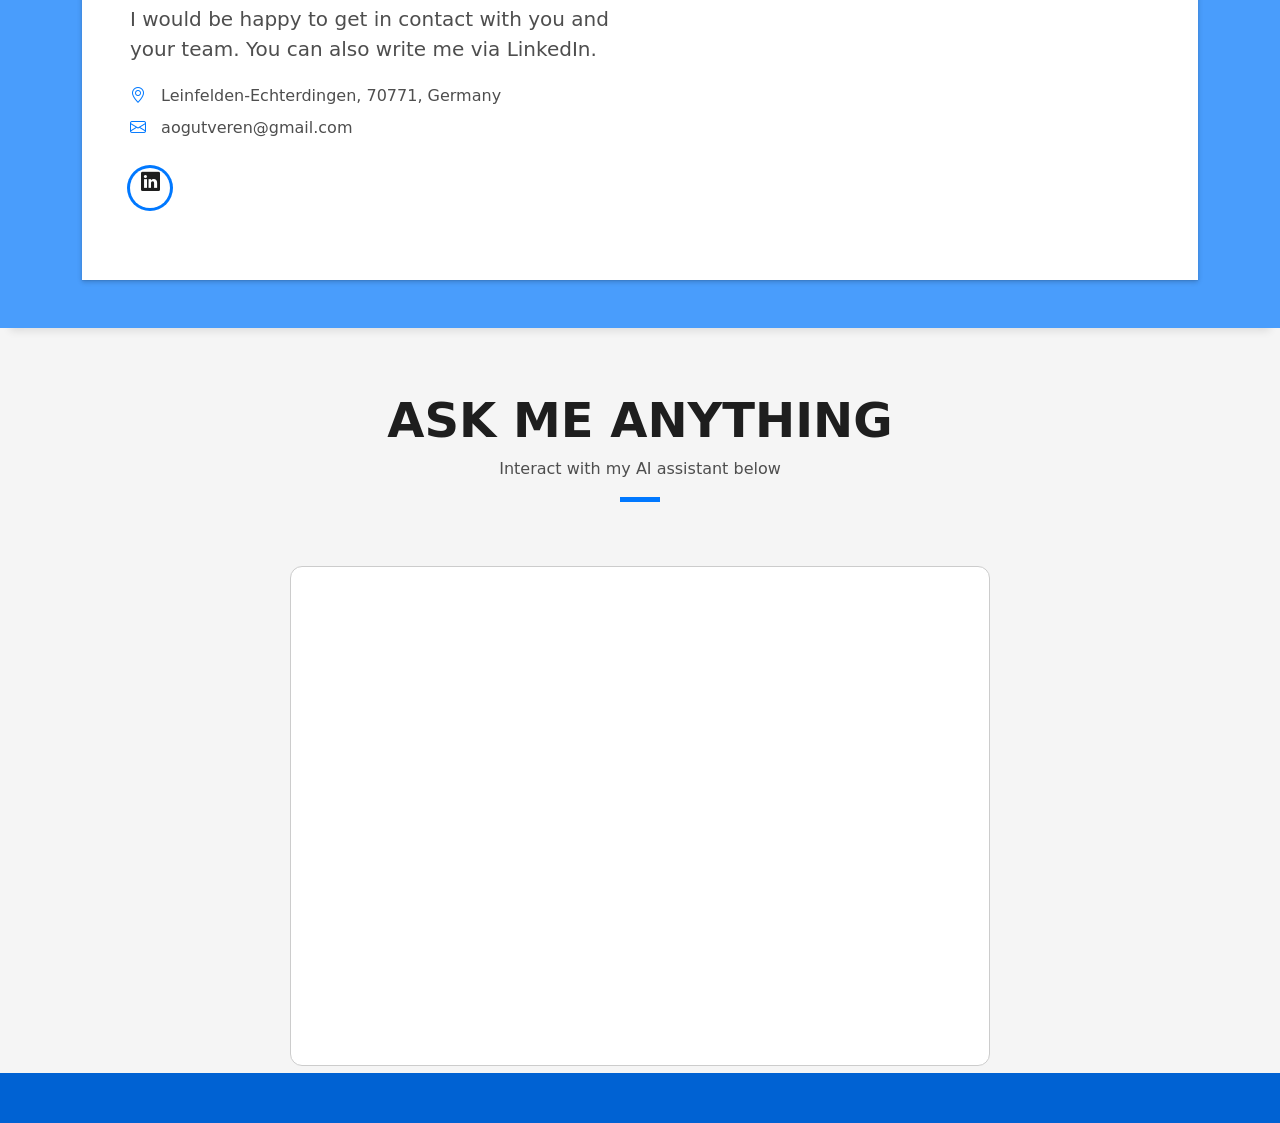
==== commit 9eb82f17: "HuggingFace Chatbot is added" ====
--- a/index.html
+++ b/index.html
@@ -532,6 +532,32 @@
       </div>
     </section><!-- End Contact Section -->
 
+        <!-- ======= Chatbot Section ======= -->
+    <section id="chatbot" class="chatbot-mf sect-pt4 route" aria-label="Chatbot">
+      <div class="container">
+        <div class="row">
+          <div class="col-sm-12">
+            <div class="title-box text-center">
+              <h3 class="title-a">Ask Me Anything</h3>
+              <p class="subtitle-a">Interact with my AI assistant below</p>
+              <div class="line-mf"></div>
+            </div>
+            <div style="max-width: 700px; margin: 0 auto;">
+              <iframe
+                title="Hugging Face Chatbot"
+                src="https://huggingface.co/spaces/aogutveren/careerchat2"
+                width="100%"
+                height="500"
+                style="border-radius: 12px; border: 1px solid #ccc; background: #fff;"
+                allow="clipboard-write; clipboard-read"
+                loading="lazy"
+              ></iframe>
+            </div>
+          </div>
+        </div>
+      </div>
+    </section>
+
   </main><!-- End #main -->
 
   <!-- ======= Footer ======= -->
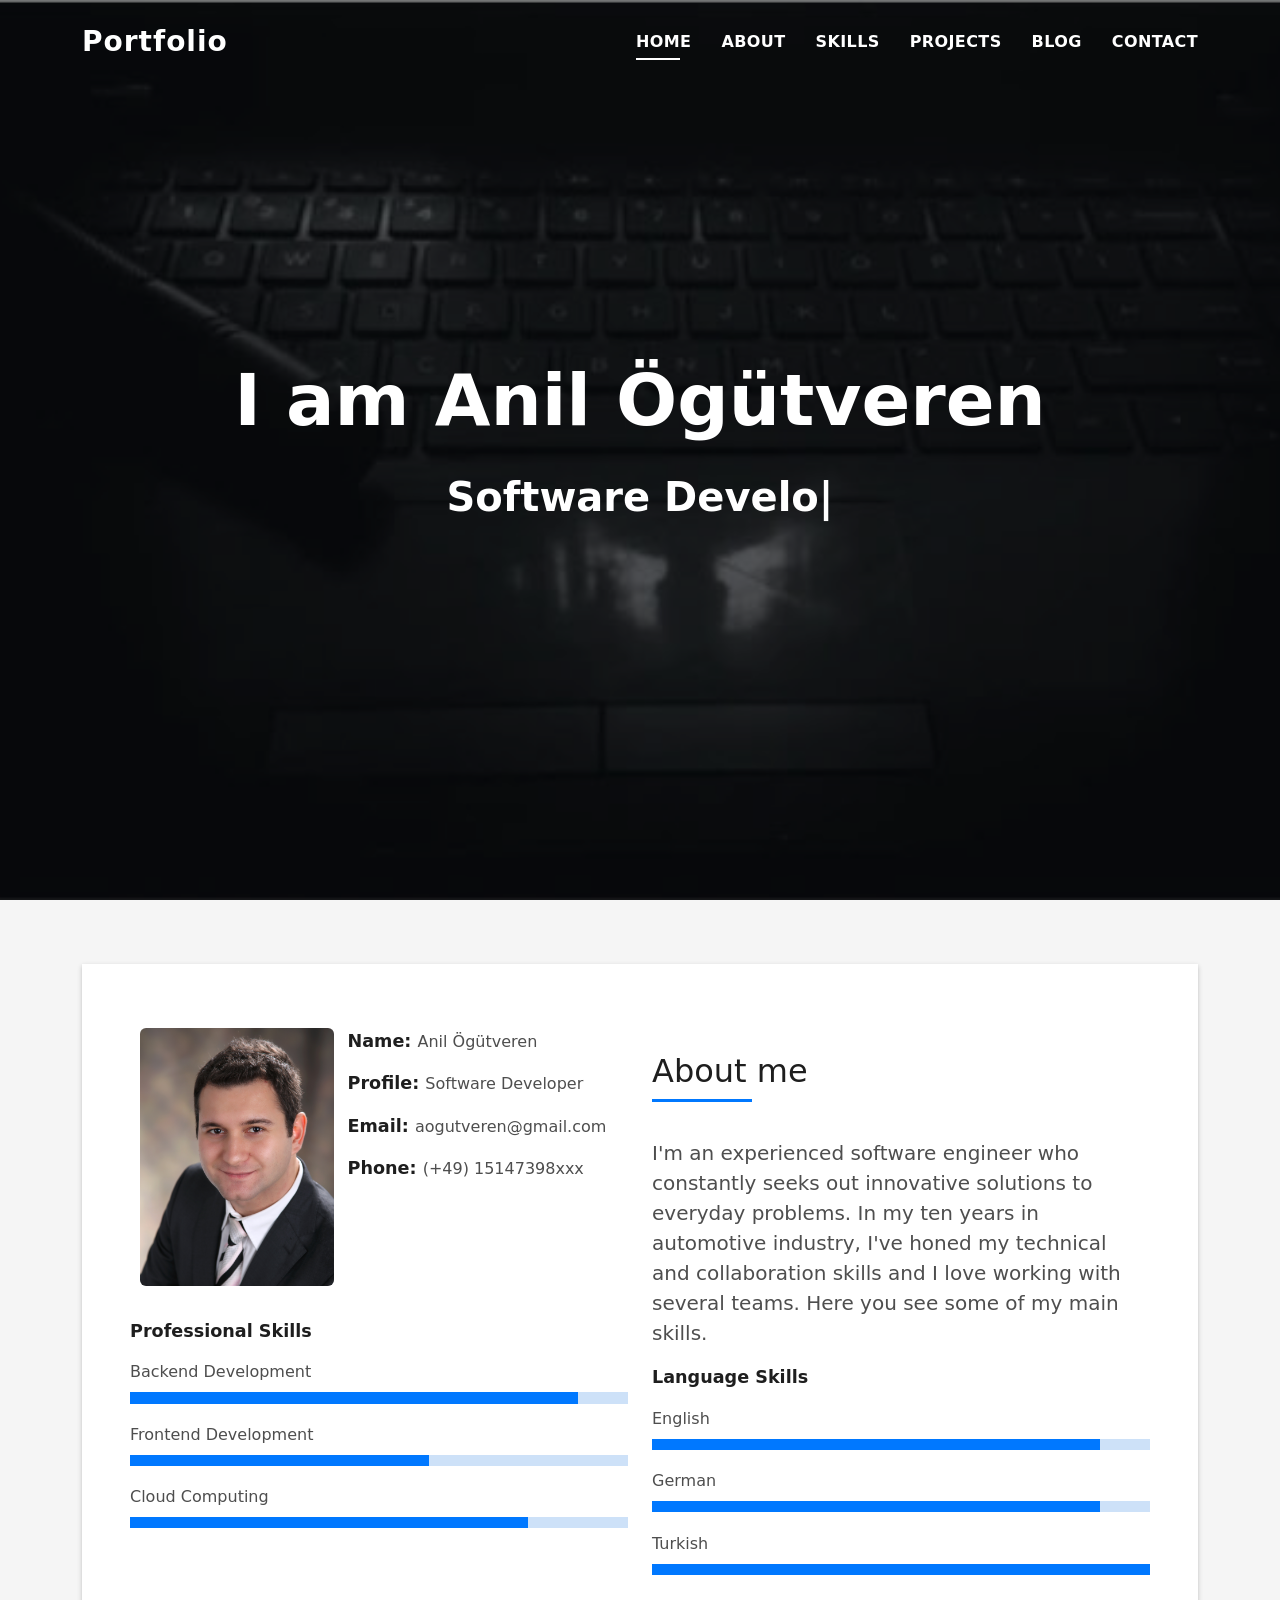
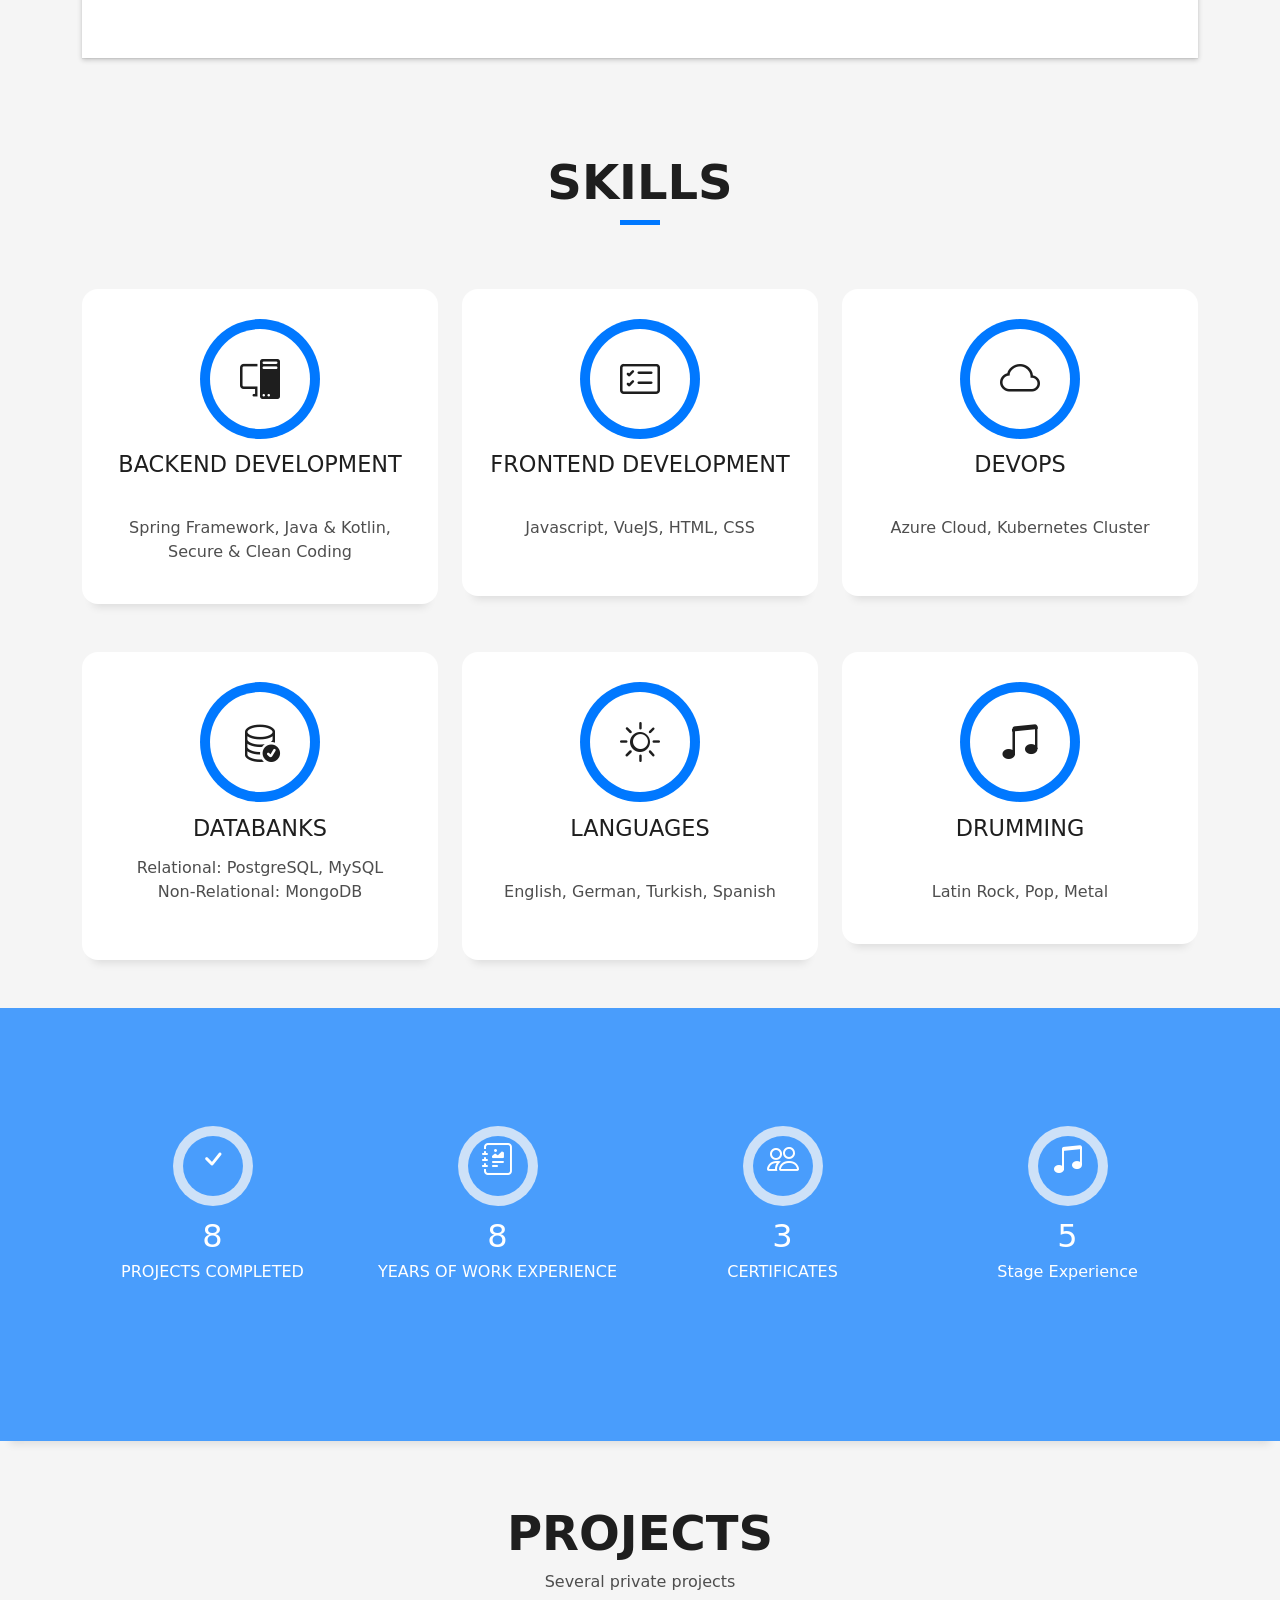
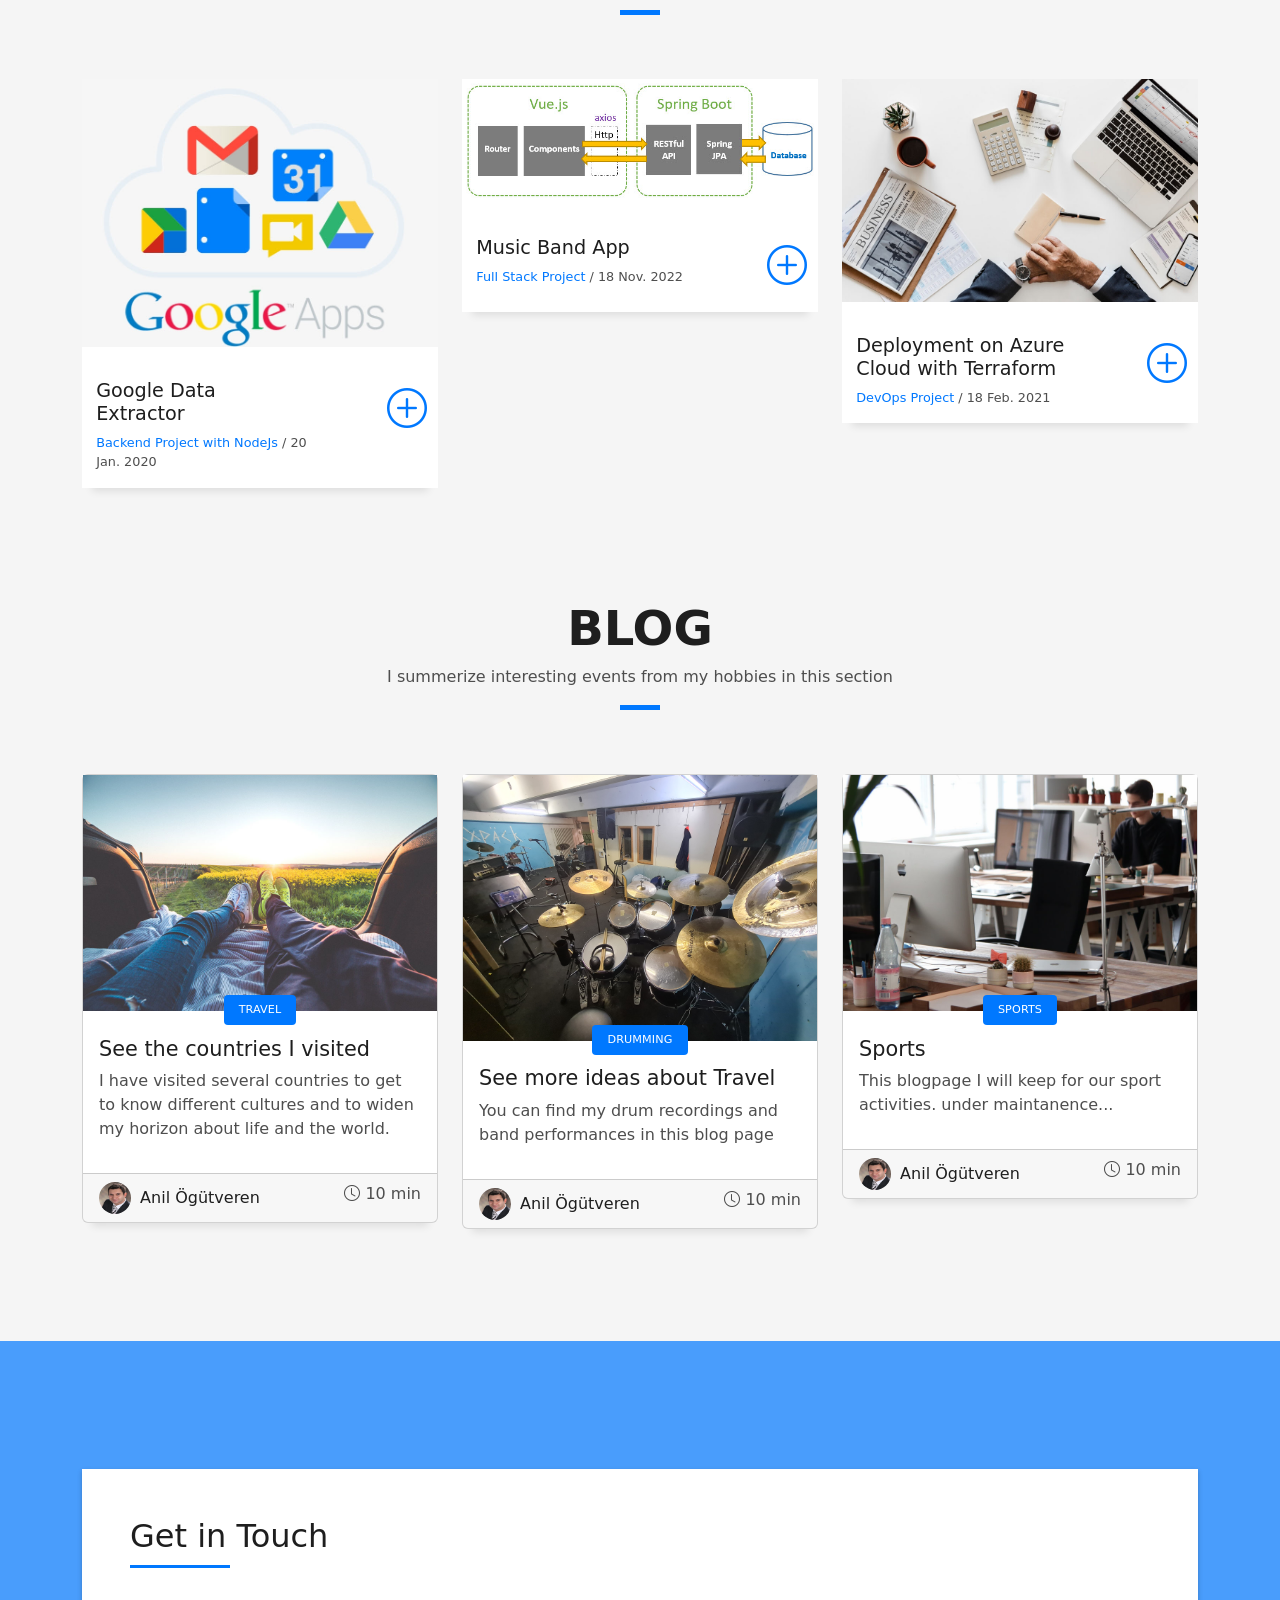
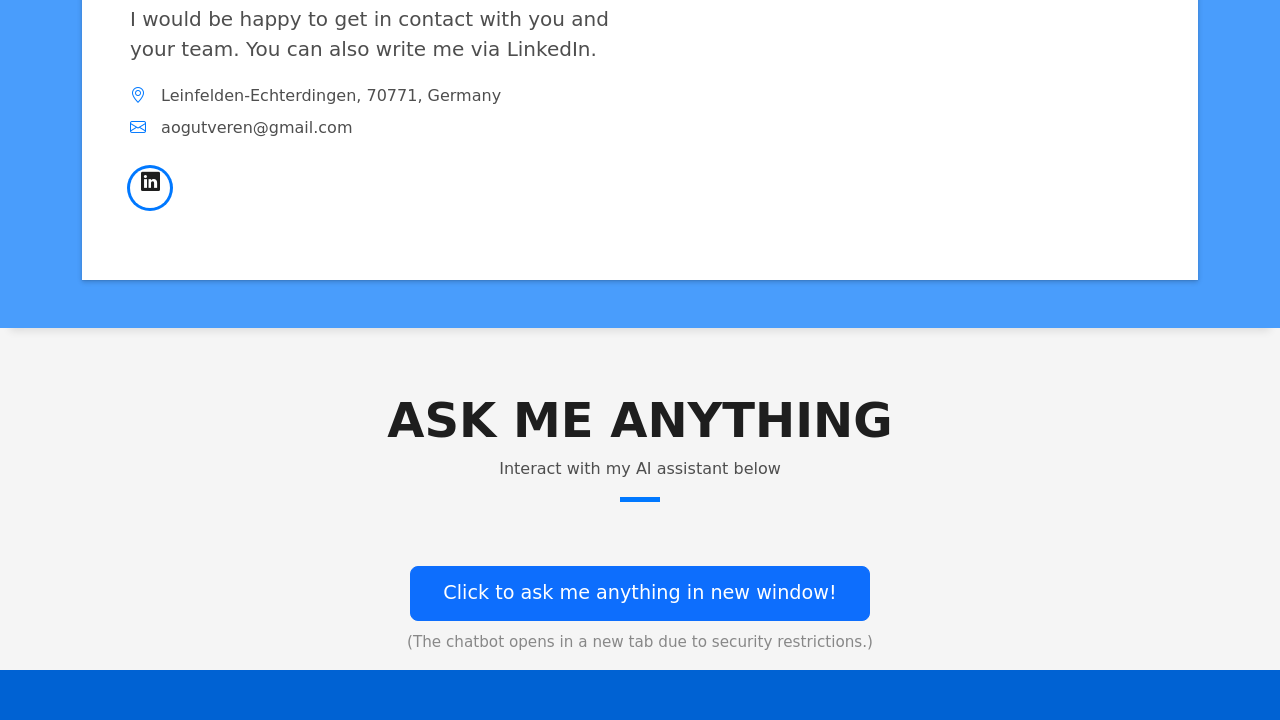
==== commit 6bb2df02: "HuggingFace Chatbot will be opened in new window" ====
--- a/index.html
+++ b/index.html
@@ -542,16 +542,19 @@
               <p class="subtitle-a">Interact with my AI assistant below</p>
               <div class="line-mf"></div>
             </div>
-            <div style="max-width: 700px; margin: 0 auto;">
-              <iframe
-                title="Hugging Face Chatbot"
-                src="https://huggingface.co/spaces/aogutveren/careerchat2"
-                width="100%"
-                height="500"
-                style="border-radius: 12px; border: 1px solid #ccc; background: #fff;"
-                allow="clipboard-write; clipboard-read"
-                loading="lazy"
-              ></iframe>
+            <div style="max-width: 700px; margin: 0 auto; text-align: center;">
+              <a 
+                href="https://huggingface.co/spaces/aogutveren/careerchat2" 
+                target="_blank" 
+                rel="noopener noreferrer"
+                class="btn btn-primary"
+                style="font-size: 1.2em; padding: 12px 32px; border-radius: 8px;"
+              >
+                Click to ask me anything in new window!
+              </a>
+              <p style="margin-top: 10px; color: #888; font-size: 0.95em;">
+                (The chatbot opens in a new tab due to security restrictions.)
+              </p>
             </div>
           </div>
         </div>
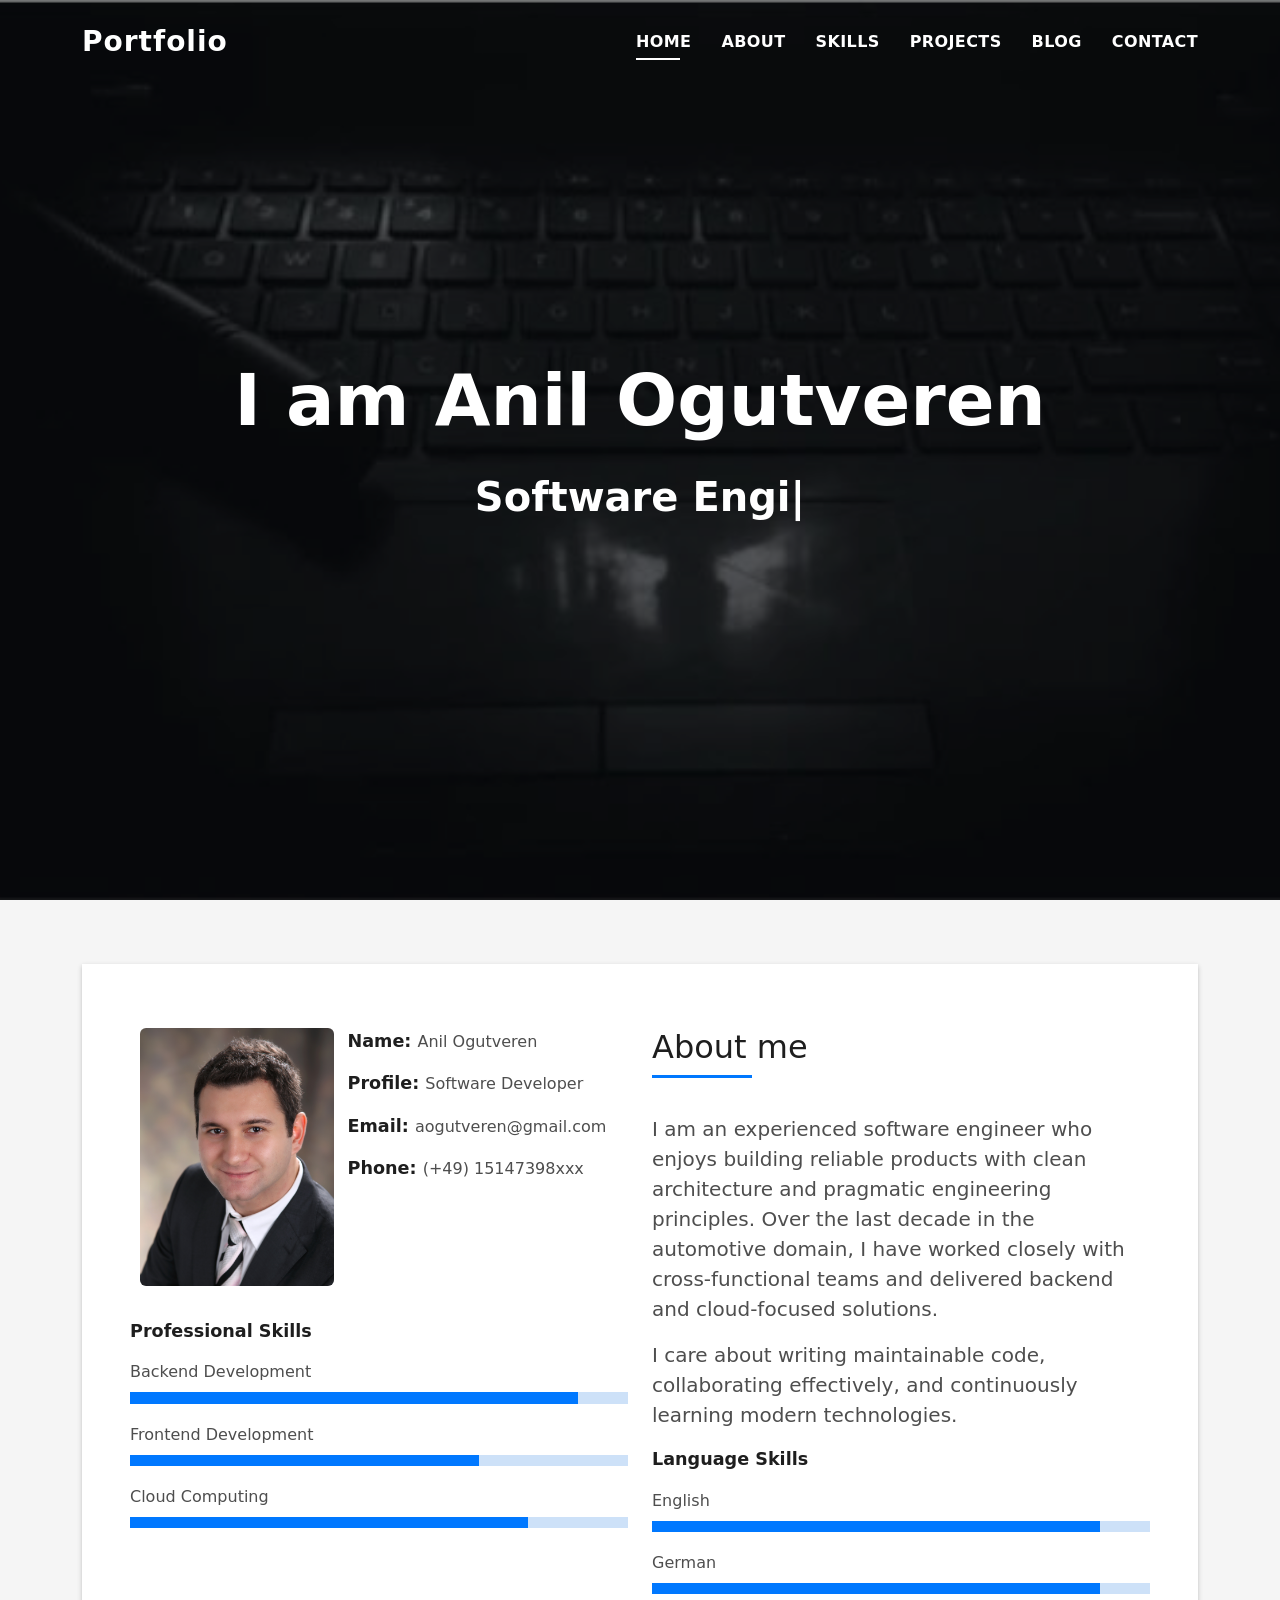
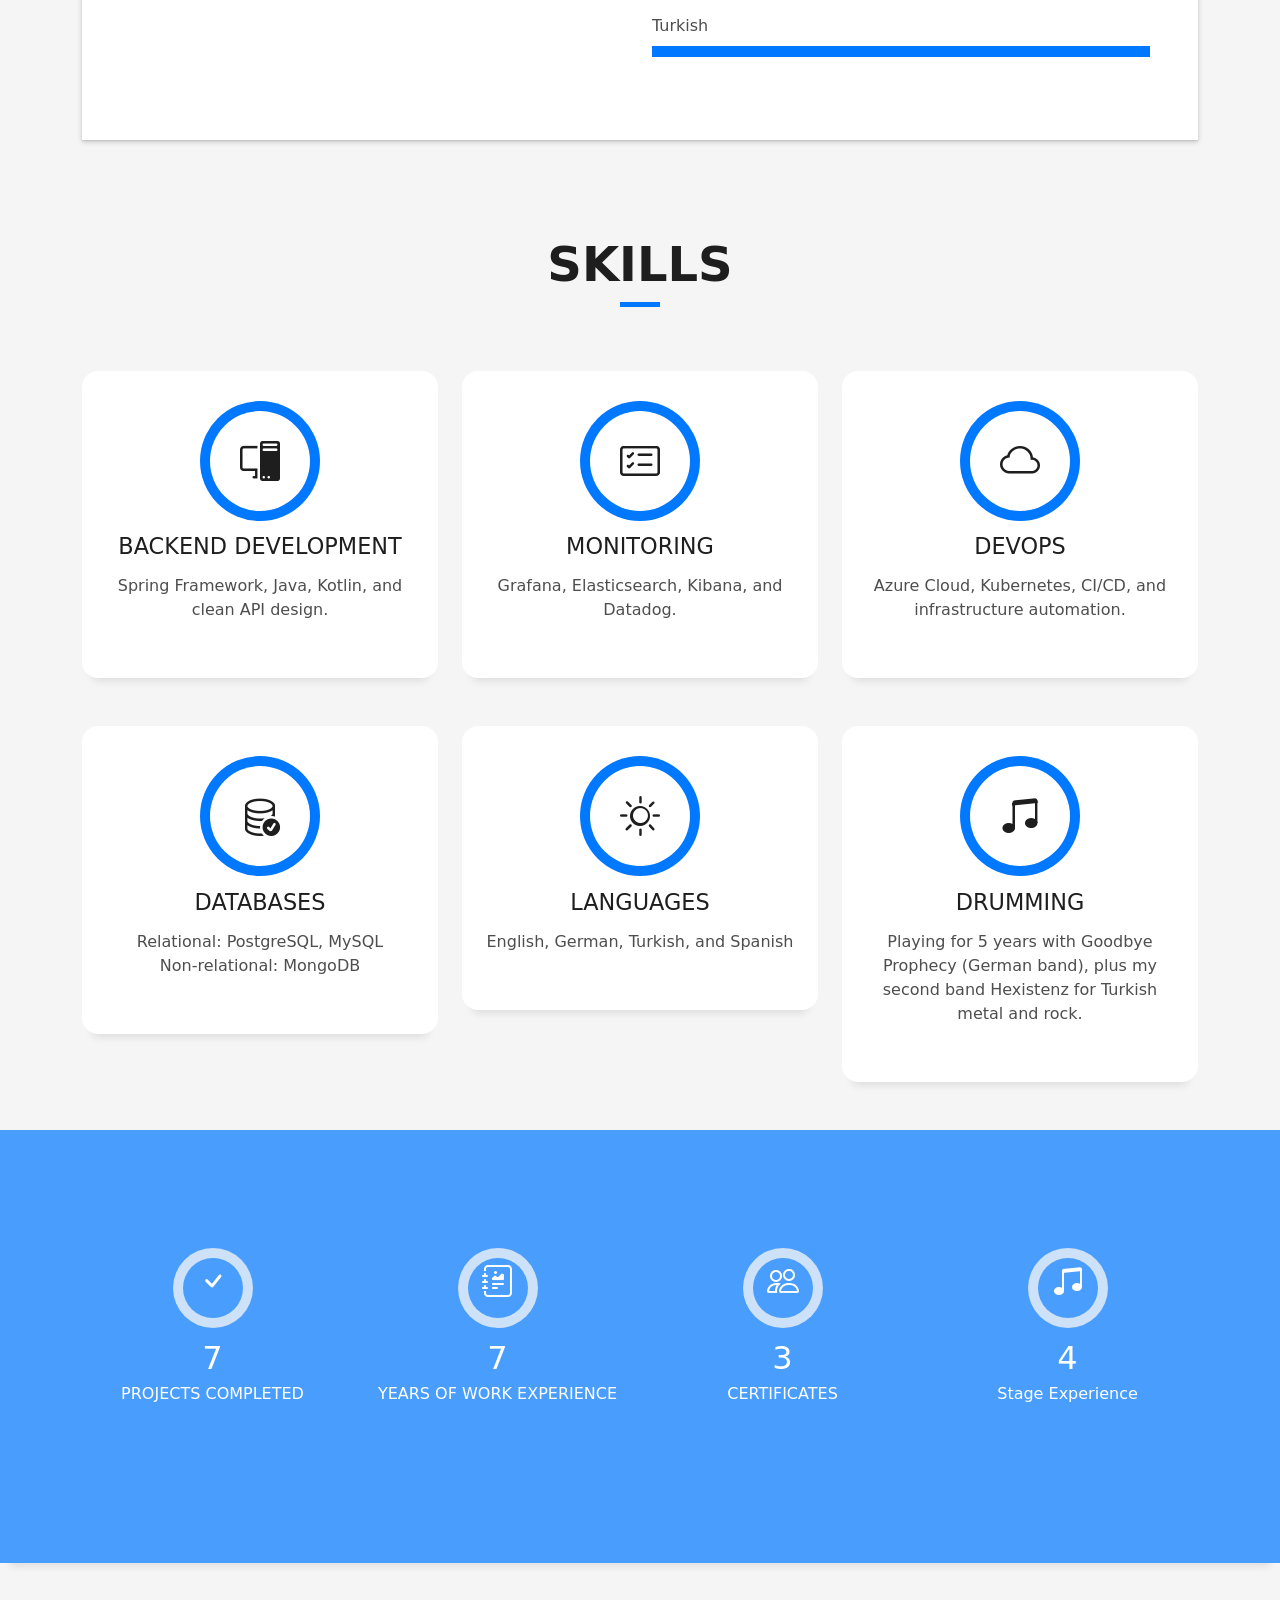
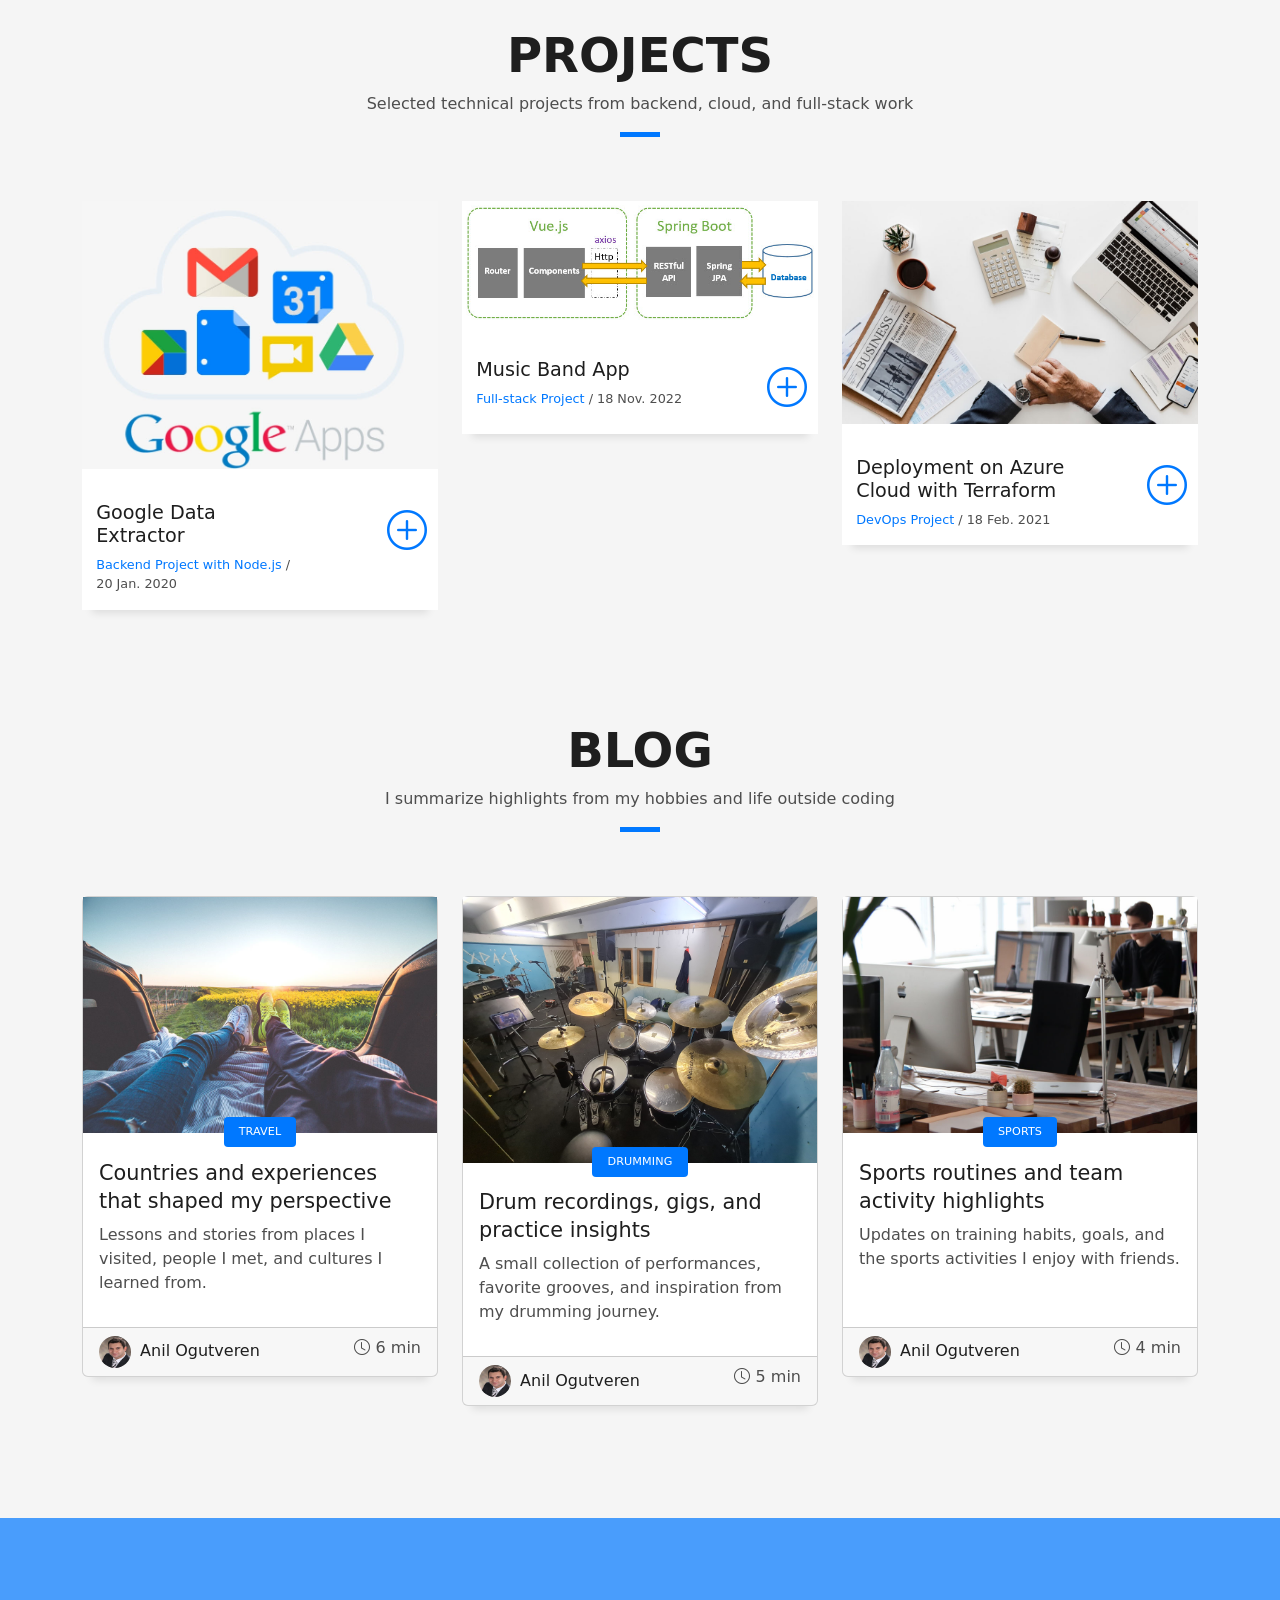
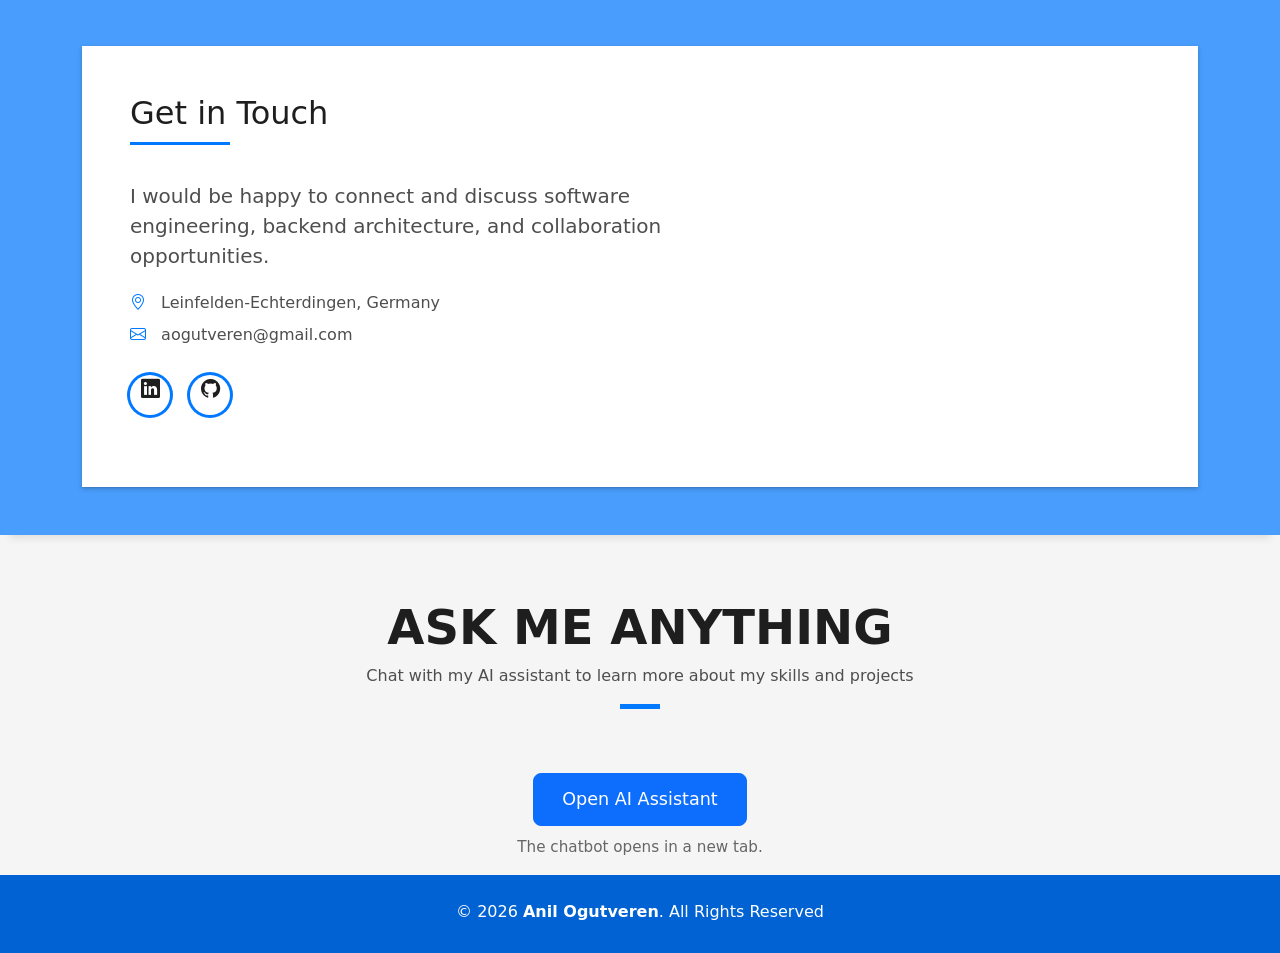
==== commit 8d75c5d0: "Copilot optimizations" ====
--- a/index.html
+++ b/index.html
@@ -5,9 +5,17 @@
   <meta charset="utf-8">
   <meta content="width=device-width, initial-scale=1.0" name="viewport">
 
-  <title>Anil Ögütveren Portfolio</title>
-  <meta content="" name="description">
-  <meta content="" name="keywords">
+  <title>Anil Ogutveren | Software Developer Portfolio</title>
+  <meta name="description" content="Personal portfolio of Anil Ogutveren - software developer focused on backend engineering, cloud, and clean architecture.">
+  <meta name="keywords" content="Anil Ogutveren, software developer, backend, Java, Kotlin, cloud, portfolio">
+  <meta name="author" content="Anil Ogutveren">
+  <meta property="og:title" content="Anil Ogutveren | Software Developer Portfolio">
+  <meta property="og:description" content="Explore selected projects, technical skills, and personal blog posts on software, drumming, travel, and sports.">
+  <meta property="og:type" content="website">
+  <meta property="og:url" content="https://anil-ogutveren.de/">
+  <meta property="og:image" content="https://anil-ogutveren.de/assets/img/hero-bg.jpg">
+  <meta name="twitter:card" content="summary_large_image">
+  <link rel="canonical" href="https://anil-ogutveren.de/">
 
   <!-- Favicons -->
   <link href="assets/img/favicon.png" rel="icon">
@@ -29,16 +37,14 @@
     <div class="container d-flex align-items-center justify-content-between">
 
       <h1 class="logo"><a href="index.html">Portfolio</a></h1>
-      <!-- Uncomment below if you prefer to use an image logo -->
-      <!-- <a href="index.html" class="logo"><img src="assets/img/logo.png" alt="" class="img-fluid"></a>-->
 
       <nav id="navbar" class="navbar">
         <ul>
           <li><a class="nav-link scrollto active" href="#hero">Home</a></li>
           <li><a class="nav-link scrollto" href="#about">About</a></li>
           <li><a class="nav-link scrollto" href="#services">Skills</a></li>
-          <li><a class="nav-link scrollto " href="#work">Projects</a></li>
-          <li><a class="nav-link scrollto " href="#blog">Blog</a></li>
+          <li><a class="nav-link scrollto" href="#work">Projects</a></li>
+          <li><a class="nav-link scrollto" href="#blog">Blog</a></li>
           <li><a class="nav-link scrollto" href="#contact">Contact</a></li>
         </ul>
         <i class="bi bi-list mobile-nav-toggle"></i>
@@ -53,10 +59,8 @@
     <div class="hero-content display-table">
       <div class="table-cell">
         <div class="container">
-          <!--<p class="display-6 color-d">Hello, world!</p>-->
-          <h1 class="hero-title mb-4">I am Anil Ögütveren</h1>
-          <p class="hero-subtitle"><span class="typed" data-typed-items="Software Developer, Drummer"></span></p>
-          <!-- <p class="pt-3"><a class="btn btn-primary btn js-scroll px-4" href="#about" role="button">Learn More</a></p> -->
+          <h1 class="hero-title mb-4">I am Anil Ogutveren</h1>
+          <p class="hero-subtitle"><span class="typed" data-typed-items="Software Engineer, Backend Developer, Cloud&AI Enthusiast, Drummer"></span></p>
         </div>
       </div>
     </div>
@@ -75,12 +79,12 @@
                   <div class="row">
                     <div class="col-sm-6 col-md-5">
                       <div class="about-img">
-                        <img src="assets/img/testimonial-2.jpg" class="img-fluid rounded b-shadow-a" alt="">
+                        <img src="assets/img/testimonial-2.jpg" class="img-fluid rounded b-shadow-a" alt="Portrait of Anil Ogutveren">
                       </div>
                     </div>
                     <div class="col-sm-6 col-md-7">
                       <div class="about-info">
-                        <p><span class="title-s">Name: </span> <span>Anil Ögütveren</span></p>
+                        <p><span class="title-s">Name: </span> <span>Anil Ogutveren</span></p>
                         <p><span class="title-s">Profile: </span> <span>Software Developer</span></p>
                         <p><span class="title-s">Email: </span> <span>aogutveren@gmail.com</span></p>
                         <p><span class="title-s">Phone: </span> <span>(+49) 15147398xxx</span></p>
@@ -89,46 +93,49 @@
                   </div>
                   <div class="skill-mf">
                     <p class="title-s">Professional Skills</p>
-                    <span>Backend Development</span> <span class="pull-right"></span>
+                    <span>Backend Development</span>
                     <div class="progress">
-                      <div class="progress-bar" role="progressbar" style="width: 90%;" aria-valuenow="85" aria-valuemin="0" aria-valuemax="100"></div>
-                    </div>
-                    <span>Frontend Development</span> <span class="pull-right"></span>
+                      <div class="progress-bar" role="progressbar" style="width: 90%;" aria-valuenow="90" aria-valuemin="0" aria-valuemax="100"></div>
+                    </div>
+                    <span>Frontend Development</span>
                     <div class="progress">
-                      <div class="progress-bar" role="progressbar" style="width: 60%" aria-valuenow="75" aria-valuemin="0" aria-valuemax="100"></div>
-                    </div>
-                    <span>Cloud Computing</span> <span class="pull-right"></span>
+                      <div class="progress-bar" role="progressbar" style="width: 70%;" aria-valuenow="70" aria-valuemin="0" aria-valuemax="100"></div>
+                    </div>
+                    <span>Cloud Computing</span>
                     <div class="progress">
-                      <div class="progress-bar" role="progressbar" style="width: 80%" aria-valuenow="50" aria-valuemin="0" aria-valuemax="100"></div>
+                      <div class="progress-bar" role="progressbar" style="width: 80%;" aria-valuenow="80" aria-valuemin="0" aria-valuemax="100"></div>
                     </div>
                   </div>
                 </div>
                 <div class="col-md-6">
-                  <br class="about-me pt-4 pt-md-0">
+                  <div class="about-me pt-4 pt-md-0">
                     <div class="title-box-2">
                       <h5 class="title-left">
                         About me
                       </h5>
                     </div>
                     <p class="lead">
-                      I'm an experienced software engineer who constantly seeks out innovative solutions to everyday problems. 
-                      In my ten years in automotive industry, I've honed my technical and collaboration skills and I love working with several teams.
-                      Here you see some of my main skills.
+                      I am an experienced software engineer who enjoys building reliable products with clean architecture and pragmatic engineering principles.
+                      Over the last decade in the automotive domain, I have worked closely with cross-functional teams and delivered backend and cloud-focused solutions.
+                    </p>
+                    <p class="lead">
+                      I care about writing maintainable code, collaborating effectively, and continuously learning modern technologies.
                     </p>
                     <div class="skill-mf">
                       <p class="title-s">Language Skills</p>
-                      <span>English</span> <span class="pull-right"></span>
+                      <span>English</span>
                       <div class="progress">
-                        <div class="progress-bar" role="progressbar" style="width: 90%;" aria-valuenow="85" aria-valuemin="0" aria-valuemax="100"></div>
+                        <div class="progress-bar" role="progressbar" style="width: 90%;" aria-valuenow="90" aria-valuemin="0" aria-valuemax="100"></div>
                       </div>
-                      <span>German</span> <span class="pull-right"></span>
+                      <span>German</span>
                       <div class="progress">
-                        <div class="progress-bar" role="progressbar" style="width: 90%" aria-valuenow="75" aria-valuemin="0" aria-valuemax="100"></div>
+                        <div class="progress-bar" role="progressbar" style="width: 90%;" aria-valuenow="90" aria-valuemin="0" aria-valuemax="100"></div>
                       </div>
-                      <span>Turkish</span> <span class="pull-right"></span>
+                      <span>Turkish</span>
                       <div class="progress">
-                        <div class="progress-bar" role="progressbar" style="width: 100%" aria-valuenow="50" aria-valuemin="0" aria-valuemax="100"></div>
+                        <div class="progress-bar" role="progressbar" style="width: 100%;" aria-valuenow="100" aria-valuemin="0" aria-valuemax="100"></div>
                       </div>
+                    </div>
                   </div>
                 </div>
               </div>
@@ -159,10 +166,9 @@
               </div>
               <div class="service-content">
                 <h2 class="s-title">Backend Development</h2>
-                <br class="s-description text-center">
-                  Spring Framework, Java & Kotlin,  
-                  Secure & Clean Coding
-                </br>
+                <p class="s-description text-center">
+                  Spring Framework, Java, Kotlin, and clean API design.
+                </p>
               </div>
             </div>
           </div>
@@ -172,9 +178,9 @@
                 <span class="ico-circle"><i class="bi bi-card-checklist"></i></span>
               </div>
               <div class="service-content">
-                <h2 class="s-title">Frontend Development</h2>
-                <br class="s-description text-center">
-                  Javascript, VueJS, HTML, CSS
+                <h2 class="s-title">Monitoring</h2>
+                <p class="s-description text-center">
+                  Grafana, Elasticsearch, Kibana, and Datadog.
                 </p>
               </div>
             </div>
@@ -186,9 +192,8 @@
               </div>
               <div class="service-content">
                 <h2 class="s-title">DevOps</h2>
-                <br class="s-description text-center">
-                  Azure Cloud, Kubernetes Cluster
-                 
+                <p class="s-description text-center">
+                  Azure Cloud, Kubernetes, CI/CD, and infrastructure automation.
                 </p>
               </div>
             </div>
@@ -199,11 +204,10 @@
                 <span class="ico-circle"><i class="bi bi-database-check"></i></span>
               </div>
               <div class="service-content">
-                <h2 class="s-title">Databanks</h2>
+                <h2 class="s-title">Databases</h2>
                 <p class="s-description text-center">
-                  Relational: PostgreSQL, MySQL
-                  <br> 
-                  Non-Relational: MongoDB
+                  Relational: PostgreSQL, MySQL<br>
+                  Non-relational: MongoDB
                 </p>
               </div>
             </div>
@@ -215,8 +219,8 @@
               </div>
               <div class="service-content">
                 <h2 class="s-title">Languages</h2>
-                <br class="s-description text-center">
-                  English, German, Turkish, Spanish
+                <p class="s-description text-center">
+                  English, German, Turkish, and Spanish
                 </p>
               </div>
             </div>
@@ -228,9 +232,9 @@
               </div>
               <div class="service-content">
                 <h2 class="s-title">Drumming</h2>
-                <br class="s-description text-center">
-                  Latin Rock, Pop, Metal 
-                </br>
+                <p class="s-description text-center">
+                  Playing for 5 years with Goodbye Prophecy (German band), plus my second band Hexistenz for Turkish metal and rock.
+                </p>
               </div>
             </div>
           </div>
@@ -301,7 +305,7 @@
                 Projects
               </h3>
               <p class="subtitle-a">
-                Several private projects
+                Selected technical projects from backend, cloud, and full-stack work
               </p>
               <div class="line-mf"></div>
             </div>
@@ -312,7 +316,7 @@
             <div class="work-box">
               <a href="assets/img/work-1.jpg" data-gallery="portfolioGallery" class="portfolio-lightbox">
                 <div class="work-img">
-                  <img src="assets/img/googleLogos.jpg" alt="" class="img-fluid">
+                  <img src="assets/img/googleLogos.jpg" alt="Google Data Extractor project" class="img-fluid">
                 </div>
               </a>
               <div class="work-content">
@@ -320,12 +324,12 @@
                   <div class="col-sm-8">
                     <h2 class="w-title">Google Data Extractor</h2>
                     <div class="w-more">
-                      <span class="w-ctegory">Backend Project with NodeJs</span> / <span class="w-date">20 Jan. 2020</span>
+                      <span class="w-ctegory">Backend Project with Node.js</span> / <span class="w-date">20 Jan. 2020</span>
                     </div>
                   </div>
                   <div class="col-sm-4">
                     <div class="w-like">
-                      <a href="portfolio-details.html"> <span class="bi bi-plus-circle"></span></a>
+                      <a href="portfolio-details.html" aria-label="Open Google Data Extractor details"> <span class="bi bi-plus-circle"></span></a>
                     </div>
                   </div>
                 </div>
@@ -336,7 +340,7 @@
             <div class="work-box">
               <a href="assets/img/work-2.jpg" data-gallery="portfolioGallery" class="portfolio-lightbox">
                 <div class="work-img">
-                  <img src="assets/img/MusicBandProjectLogo.jpg" alt="" class="img-fluid">
+                  <img src="assets/img/MusicBandProjectLogo.jpg" alt="Music Band App project" class="img-fluid">
                 </div>
               </a>
               <div class="work-content">
@@ -344,12 +348,12 @@
                   <div class="col-sm-8">
                     <h2 class="w-title">Music Band App</h2>
                     <div class="w-more">
-                      <span class="w-ctegory">Full Stack Project</span> / <span class="w-date">18 Nov. 2022</span>
+                      <span class="w-ctegory">Full-stack Project</span> / <span class="w-date">18 Nov. 2022</span>
                     </div>
                   </div>
                   <div class="col-sm-4">
                     <div class="w-like">
-                      <a href="portfolio-details.html"> <span class="bi bi-plus-circle"></span></a>
+                      <a href="portfolio-details.html" aria-label="Open Music Band App details"> <span class="bi bi-plus-circle"></span></a>
                     </div>
                   </div>
                 </div>
@@ -360,7 +364,7 @@
             <div class="work-box">
               <a href="assets/img/work-3.jpg" data-gallery="portfolioGallery" class="portfolio-lightbox">
                 <div class="work-img">
-                  <img src="assets/img/work-3.jpg" alt="" class="img-fluid">
+                  <img src="assets/img/work-3.jpg" alt="Azure cloud deployment project" class="img-fluid">
                 </div>
               </a>
               <div class="work-content">
@@ -373,7 +377,7 @@
                   </div>
                   <div class="col-sm-4">
                     <div class="w-like">
-                      <a href="portfolio-details.html"> <span class="bi bi-plus-circle"></span></a>
+                      <a href="portfolio-details.html" aria-label="Open Azure deployment details"> <span class="bi bi-plus-circle"></span></a>
                     </div>
                   </div>
                 </div>
@@ -395,7 +399,7 @@
                 Blog
               </h3>
               <p class="subtitle-a">
-                I summerize interesting events from my hobbies in this section
+                I summarize highlights from my hobbies and life outside coding
               </p>
               <div class="line-mf"></div>
             </div>
@@ -405,7 +409,7 @@
           <div class="col-md-4">
             <div class="card card-blog">
               <div class="card-img">
-                <a href="blog-single.html"><img src="assets/img/post-1.jpg" alt="" class="img-fluid"></a>
+                <a href="blog-travel.html"><img src="assets/img/post-1.jpg" alt="Travel blog preview" class="img-fluid"></a>
               </div>
               <div class="card-body">
                 <div class="card-category-box">
@@ -413,20 +417,20 @@
                     <h6 class="category">Travel</h6>
                   </div>
                 </div>
-                <h3 class="card-title"><a href="blog-travel.html">See the countries I visited</a></h3>
+                <h3 class="card-title"><a href="blog-travel.html">Countries and experiences that shaped my perspective</a></h3>
                 <p class="card-description">
-                  I have visited several countries to get to know different cultures and to widen my horizon about life and the world.
+                  Lessons and stories from places I visited, people I met, and cultures I learned from.
                 </p>
               </div>
               <div class="card-footer">
                 <div class="post-author">
-                  <a href="#">
-                    <img src="assets/img/testimonial-2.jpg" alt="" class="avatar rounded-circle">
-                    <span class="author">Anil Ögütveren</span>
+                  <a href="#about">
+                    <img src="assets/img/testimonial-2.jpg" alt="Anil Ogutveren" class="avatar rounded-circle">
+                    <span class="author">Anil Ogutveren</span>
                   </a>
                 </div>
                 <div class="post-date">
-                  <span class="bi bi-clock"></span> 10 min
+                  <span class="bi bi-clock"></span> 6 min
                 </div>
               </div>
             </div>
@@ -434,7 +438,7 @@
           <div class="col-md-4">
             <div class="card card-blog">
               <div class="card-img">
-                <a href="blog-single.html"><img src="assets/img/AnilsDrums.jpg" alt="" class="img-fluid"></a>
+                <a href="blog-drumming.html"><img src="assets/img/AnilsDrums.jpg" alt="Drumming blog preview" class="img-fluid"></a>
               </div>
               <div class="card-body">
                 <div class="card-category-box">
@@ -442,20 +446,20 @@
                     <h6 class="category">Drumming</h6>
                   </div>
                 </div>
-                <h3 class="card-title"><a href="blog-drumming.html">See more ideas about Travel</a></h3>
+                <h3 class="card-title"><a href="blog-drumming.html">Drum recordings, gigs, and practice insights</a></h3>
                 <p class="card-description">
-                  You can find my drum recordings and band performances in this blog page
+                  A small collection of performances, favorite grooves, and inspiration from my drumming journey.
                 </p>
               </div>
               <div class="card-footer">
                 <div class="post-author">
-                  <a href="#">
-                    <img src="assets/img/testimonial-2.jpg" alt="" class="avatar rounded-circle">
-                    <span class="author">Anil Ögütveren</span>
+                  <a href="#about">
+                    <img src="assets/img/testimonial-2.jpg" alt="Anil Ogutveren" class="avatar rounded-circle">
+                    <span class="author">Anil Ogutveren</span>
                   </a>
                 </div>
                 <div class="post-date">
-                  <span class="bi bi-clock"></span> 10 min
+                  <span class="bi bi-clock"></span> 5 min
                 </div>
               </div>
             </div>
@@ -463,7 +467,7 @@
           <div class="col-md-4">
             <div class="card card-blog">
               <div class="card-img">
-                <a href="blog-single.html"><img src="assets/img/post-3.jpg" alt="" class="img-fluid"></a>
+                <a href="blog-sport.html"><img src="assets/img/post-3.jpg" alt="Sports blog preview" class="img-fluid"></a>
               </div>
               <div class="card-body">
                 <div class="card-category-box">
@@ -471,20 +475,20 @@
                     <h6 class="category">Sports</h6>
                   </div>
                 </div>
-                <h3 class="card-title"><a href="blog-sport.html">Sports</a></h3>
+                <h3 class="card-title"><a href="blog-sport.html">Sports routines and team activity highlights</a></h3>
                 <p class="card-description">
-                  This blogpage I will keep for our sport activities. under maintanence...
+                  Updates on training habits, goals, and the sports activities I enjoy with friends.
                 </p>
               </div>
               <div class="card-footer">
                 <div class="post-author">
-                  <a href="#">
-                    <img src="assets/img/testimonial-2.jpg" alt="" class="avatar rounded-circle">
-                    <span class="author">Anil Ögütveren</span>
+                  <a href="#about">
+                    <img src="assets/img/testimonial-2.jpg" alt="Anil Ogutveren" class="avatar rounded-circle">
+                    <span class="author">Anil Ogutveren</span>
                   </a>
                 </div>
                 <div class="post-date">
-                  <span class="bi bi-clock"></span> 10 min
+                  <span class="bi bi-clock"></span> 4 min
                 </div>
               </div>
             </div>
@@ -500,9 +504,9 @@
         <div class="row">
           <div class="col-sm-12">
             <div class="contact-mf">
-              <div id="contact" class="box-shadow-full">
+              <div id="contact-card" class="box-shadow-full">
                 <div class="row">
-                  <div class="col-md-6">
+                  <div class="col-md-7">
                     <div class="title-box-2 pt-4 pt-md-0">
                       <h5 class="title-left">
                         Get in Touch
@@ -510,17 +514,17 @@
                     </div>
                     <div class="more-info">
                       <p class="lead">
-                        I would be happy to get in contact with you and your team.
-                        You can also write me via LinkedIn.
+                        I would be happy to connect and discuss software engineering, backend architecture, and collaboration opportunities.
                       </p>
                       <ul class="list-ico">
-                        <li><span class="bi bi-geo-alt"></span> Leinfelden-Echterdingen, 70771, Germany</li>
+                        <li><span class="bi bi-geo-alt"></span> Leinfelden-Echterdingen, Germany</li>
                         <li><span class="bi bi-envelope"></span> aogutveren@gmail.com</li>
                       </ul>
                     </div>
                     <div class="socials">
                       <ul>
-                        <li><a href="https://www.linkedin.com/in/an%C4%B1l-%C3%B6-17a94618/" target="_blank"><span class="ico-circle"><i class="bi bi-linkedin"></i></span></a></li>
+                        <li><a href="https://www.linkedin.com/in/an%C4%B1l-%C3%B6-17a94618/" target="_blank" rel="noopener noreferrer" aria-label="LinkedIn profile"><span class="ico-circle"><i class="bi bi-linkedin"></i></span></a></li>
+                        <li><a href="https://github.com/aogutveren" target="_blank" rel="noopener noreferrer" aria-label="GitHub profile"><span class="ico-circle"><i class="bi bi-github"></i></span></a></li>
                       </ul>
                     </div>
                   </div>
@@ -532,28 +536,28 @@
       </div>
     </section><!-- End Contact Section -->
 
-        <!-- ======= Chatbot Section ======= -->
+    <!-- ======= Chatbot Section ======= -->
     <section id="chatbot" class="chatbot-mf sect-pt4 route" aria-label="Chatbot">
       <div class="container">
         <div class="row">
           <div class="col-sm-12">
             <div class="title-box text-center">
               <h3 class="title-a">Ask Me Anything</h3>
-              <p class="subtitle-a">Interact with my AI assistant below</p>
+              <p class="subtitle-a">Chat with my AI assistant to learn more about my skills and projects</p>
               <div class="line-mf"></div>
             </div>
             <div style="max-width: 700px; margin: 0 auto; text-align: center;">
-              <a 
-                href="https://huggingface.co/spaces/aogutveren/careerchat2" 
-                target="_blank" 
+              <a
+                href="https://huggingface.co/spaces/aogutveren/careerchat2"
+                target="_blank"
                 rel="noopener noreferrer"
                 class="btn btn-primary"
-                style="font-size: 1.2em; padding: 12px 32px; border-radius: 8px;"
+                style="font-size: 1.1em; padding: 12px 28px; border-radius: 8px;"
               >
-                Click to ask me anything in new window!
+                Open AI Assistant
               </a>
-              <p style="margin-top: 10px; color: #888; font-size: 0.95em;">
-                (The chatbot opens in a new tab due to security restrictions.)
+              <p style="margin-top: 10px; color: #666; font-size: 0.95em;">
+                The chatbot opens in a new tab.
               </p>
             </div>
           </div>
@@ -568,6 +572,9 @@
     <div class="container">
       <div class="row">
         <div class="col-sm-12">
+          <div class="copyright-box">
+            <p class="copyright">&copy; 2026 <strong>Anil Ogutveren</strong>. All Rights Reserved</p>
+          </div>
         </div>
       </div>
     </div>
@@ -589,4 +596,5 @@
 
 </body>
 
-</html>+</html>
+
--- a/assets/css/style.css
+++ b/assets/css/style.css
@@ -1480,4 +1480,36 @@
 
 footer .credits a {
   color: #fff;
-}+}
+
+/* Small accessibility and polish enhancements */
+a:focus-visible,
+button:focus-visible,
+input:focus-visible,
+textarea:focus-visible {
+  outline: 3px solid #0056b3;
+  outline-offset: 2px;
+}
+
+.card-blog .card-title a {
+  line-height: 1.35;
+}
+
+.blog-mf .card-blog .card-description {
+  min-height: 72px;
+}
+
+.widget-sidebar .list-sidebar li a {
+  color: #4e4e4e;
+}
+
+.widget-sidebar .list-sidebar li a:hover {
+  color: #0078ff;
+}
+
+@media (max-width: 767px) {
+  .hero .hero-title,
+  .hero-single .hero-title {
+    font-size: 2.1rem;
+  }
+}
